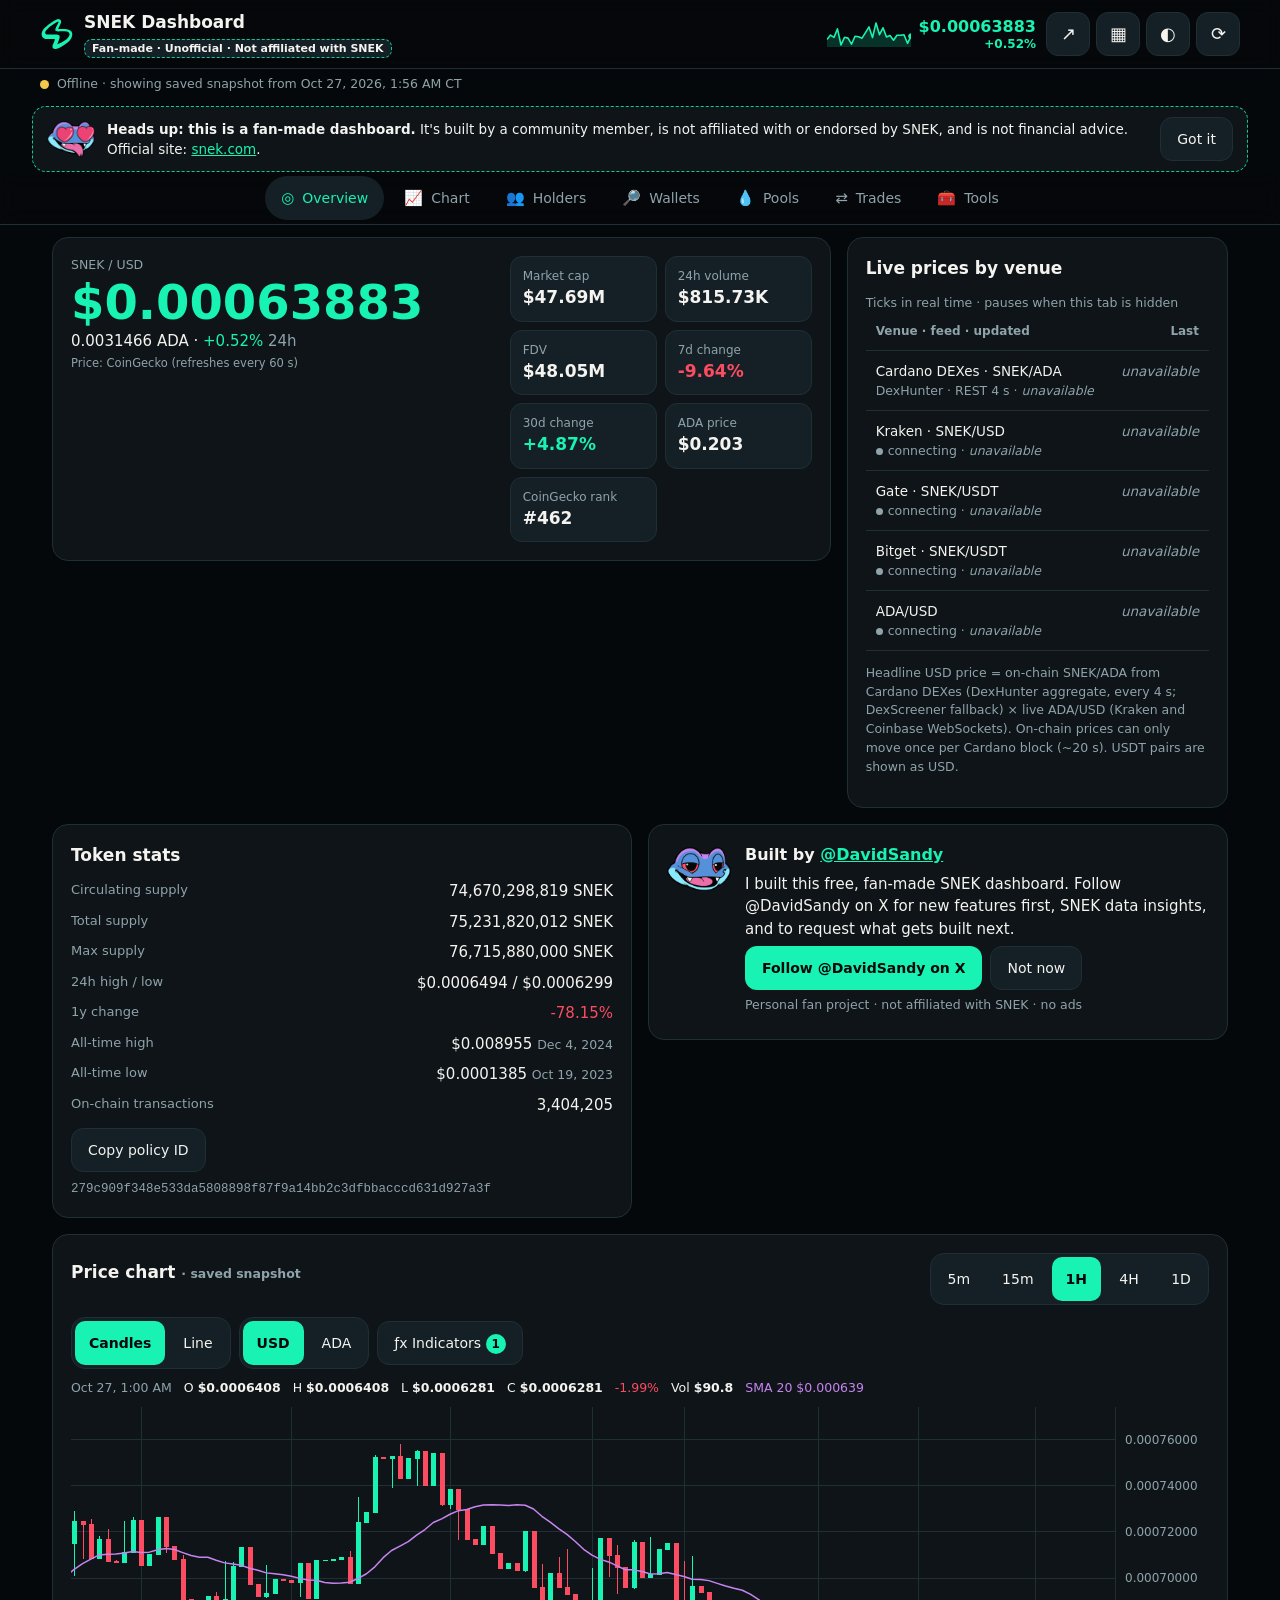
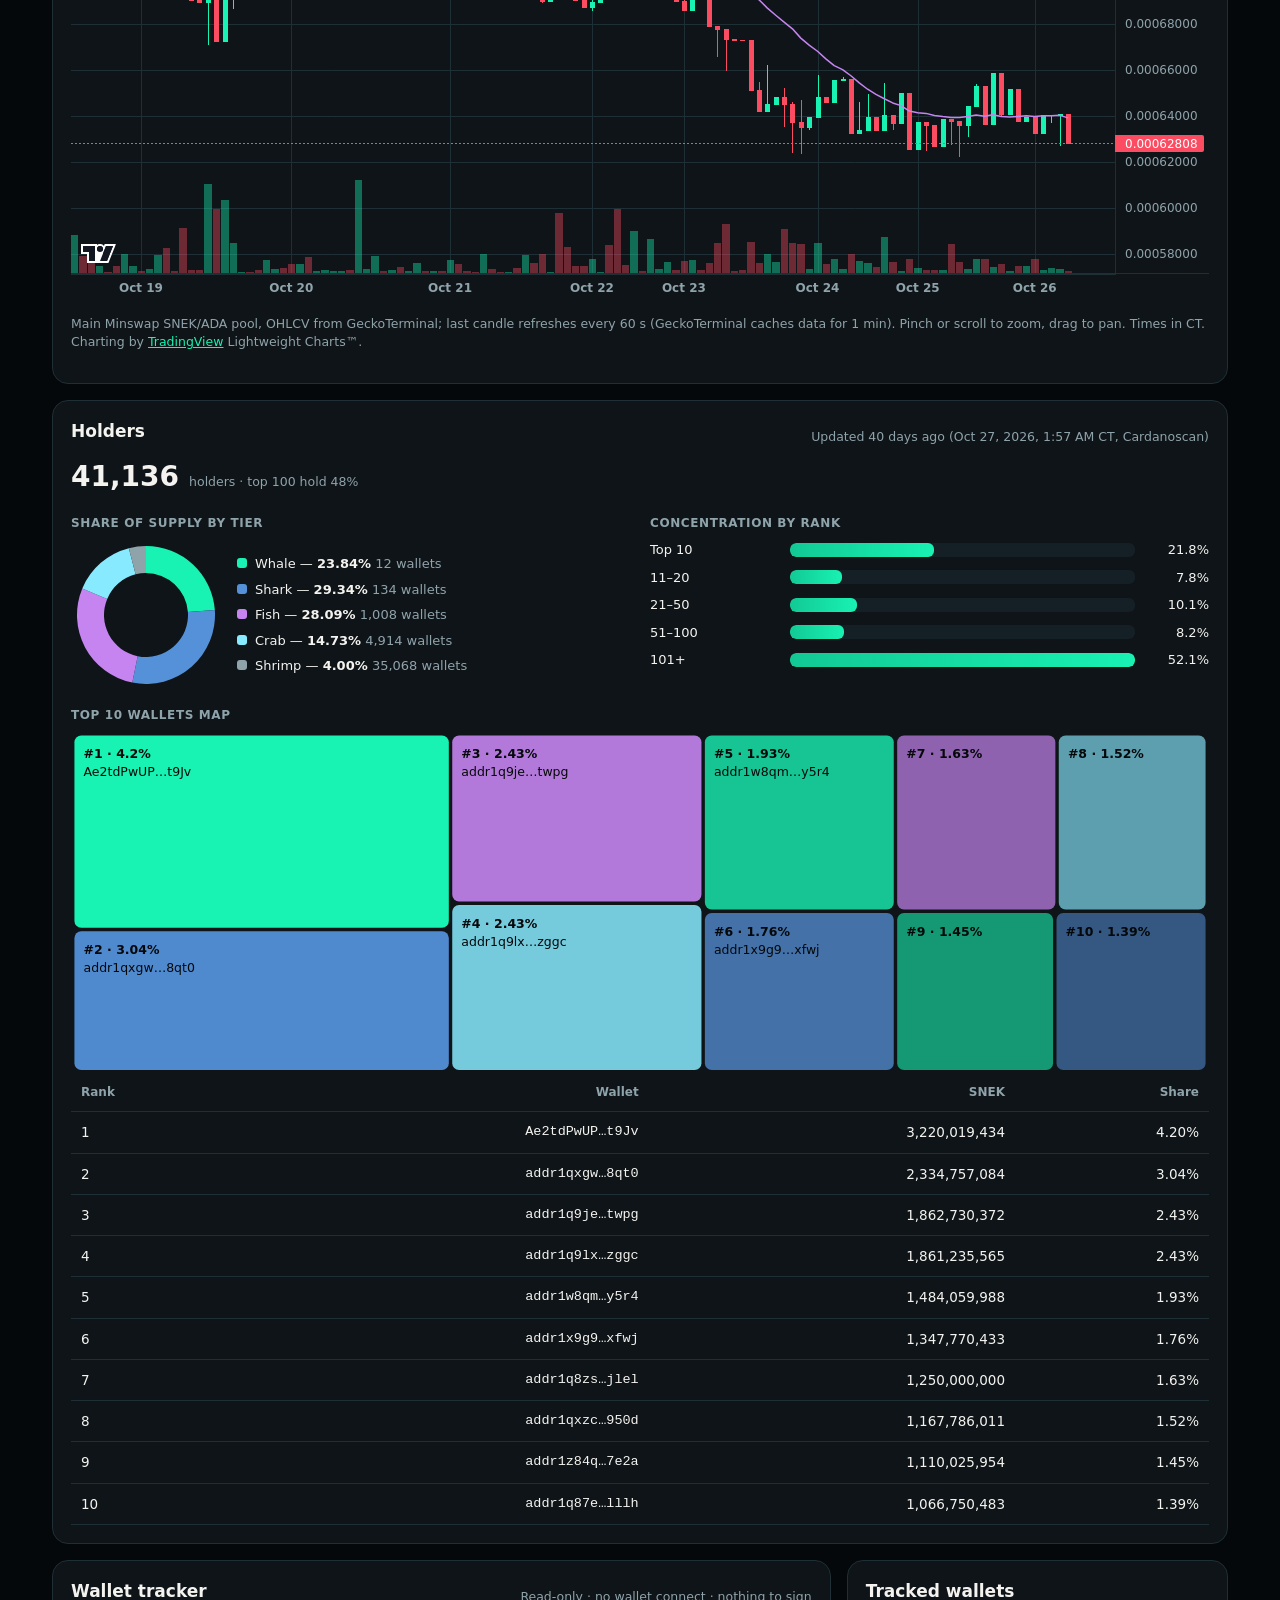
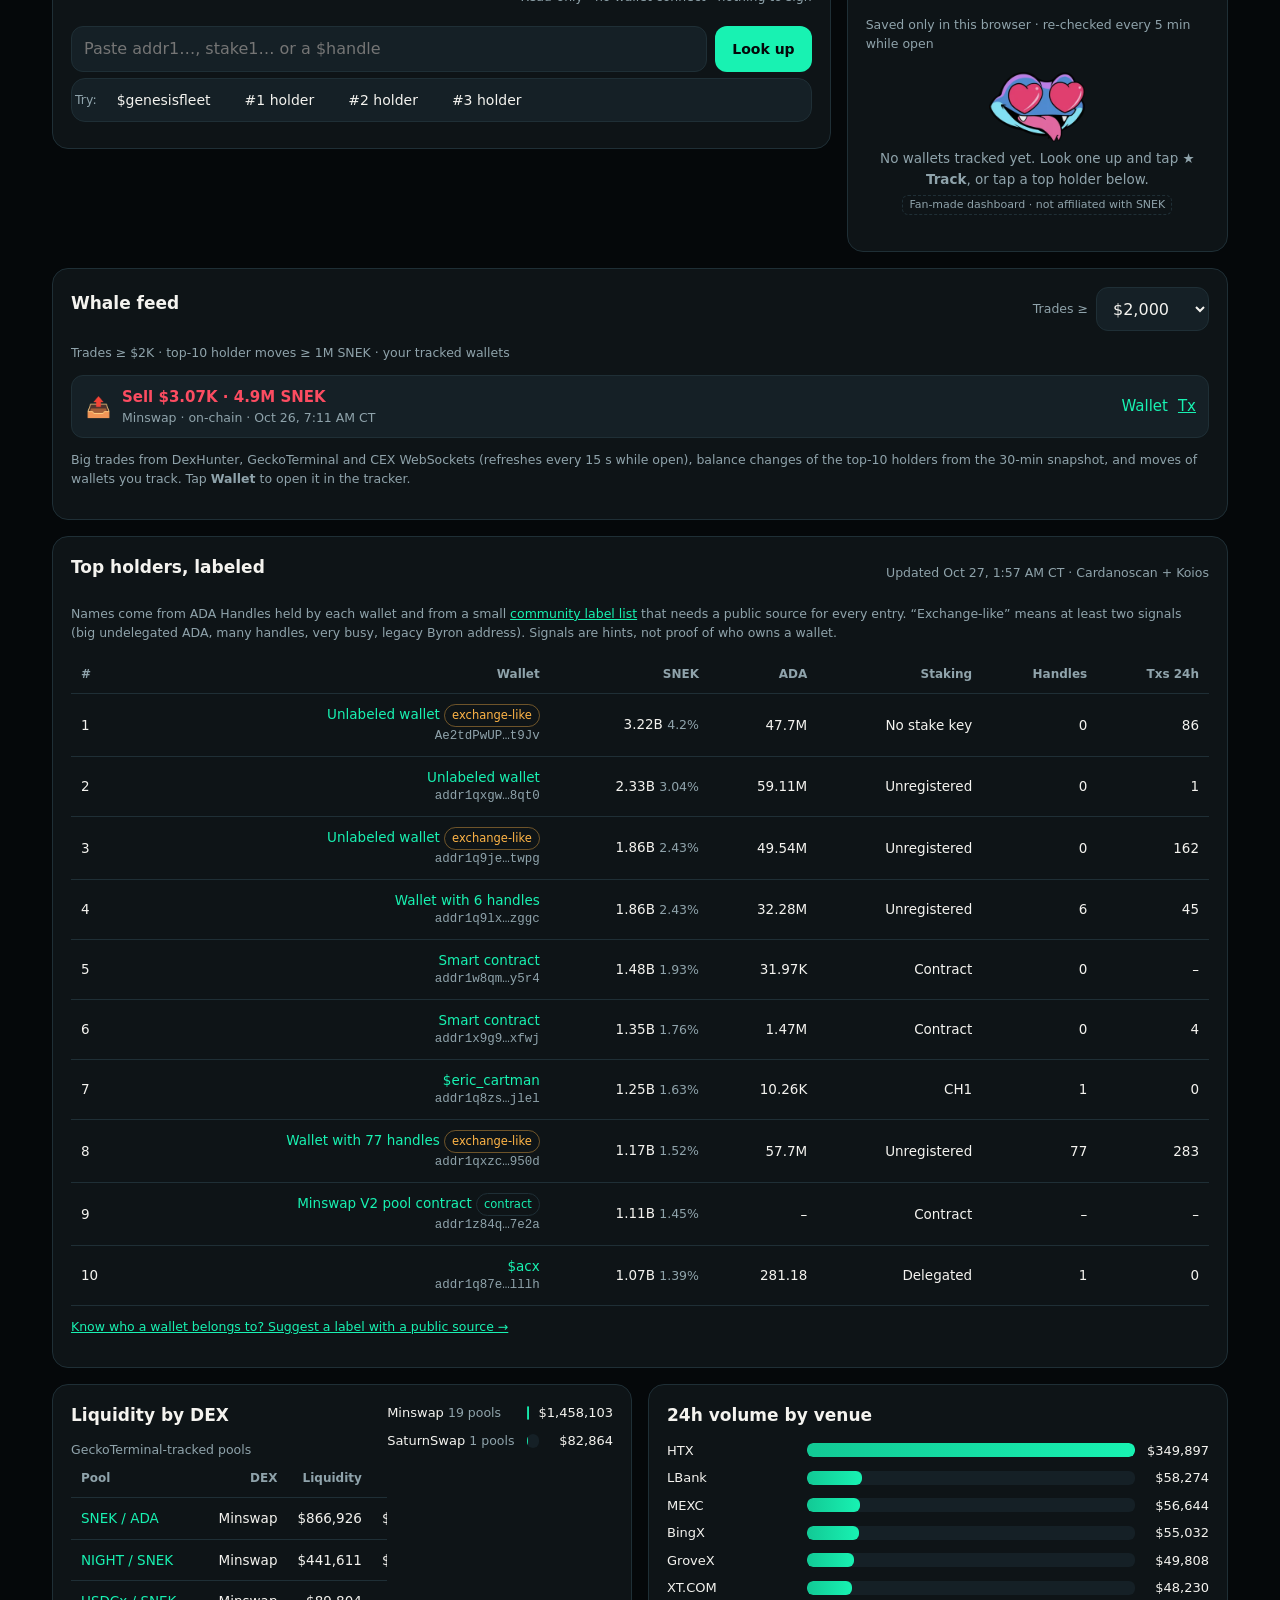
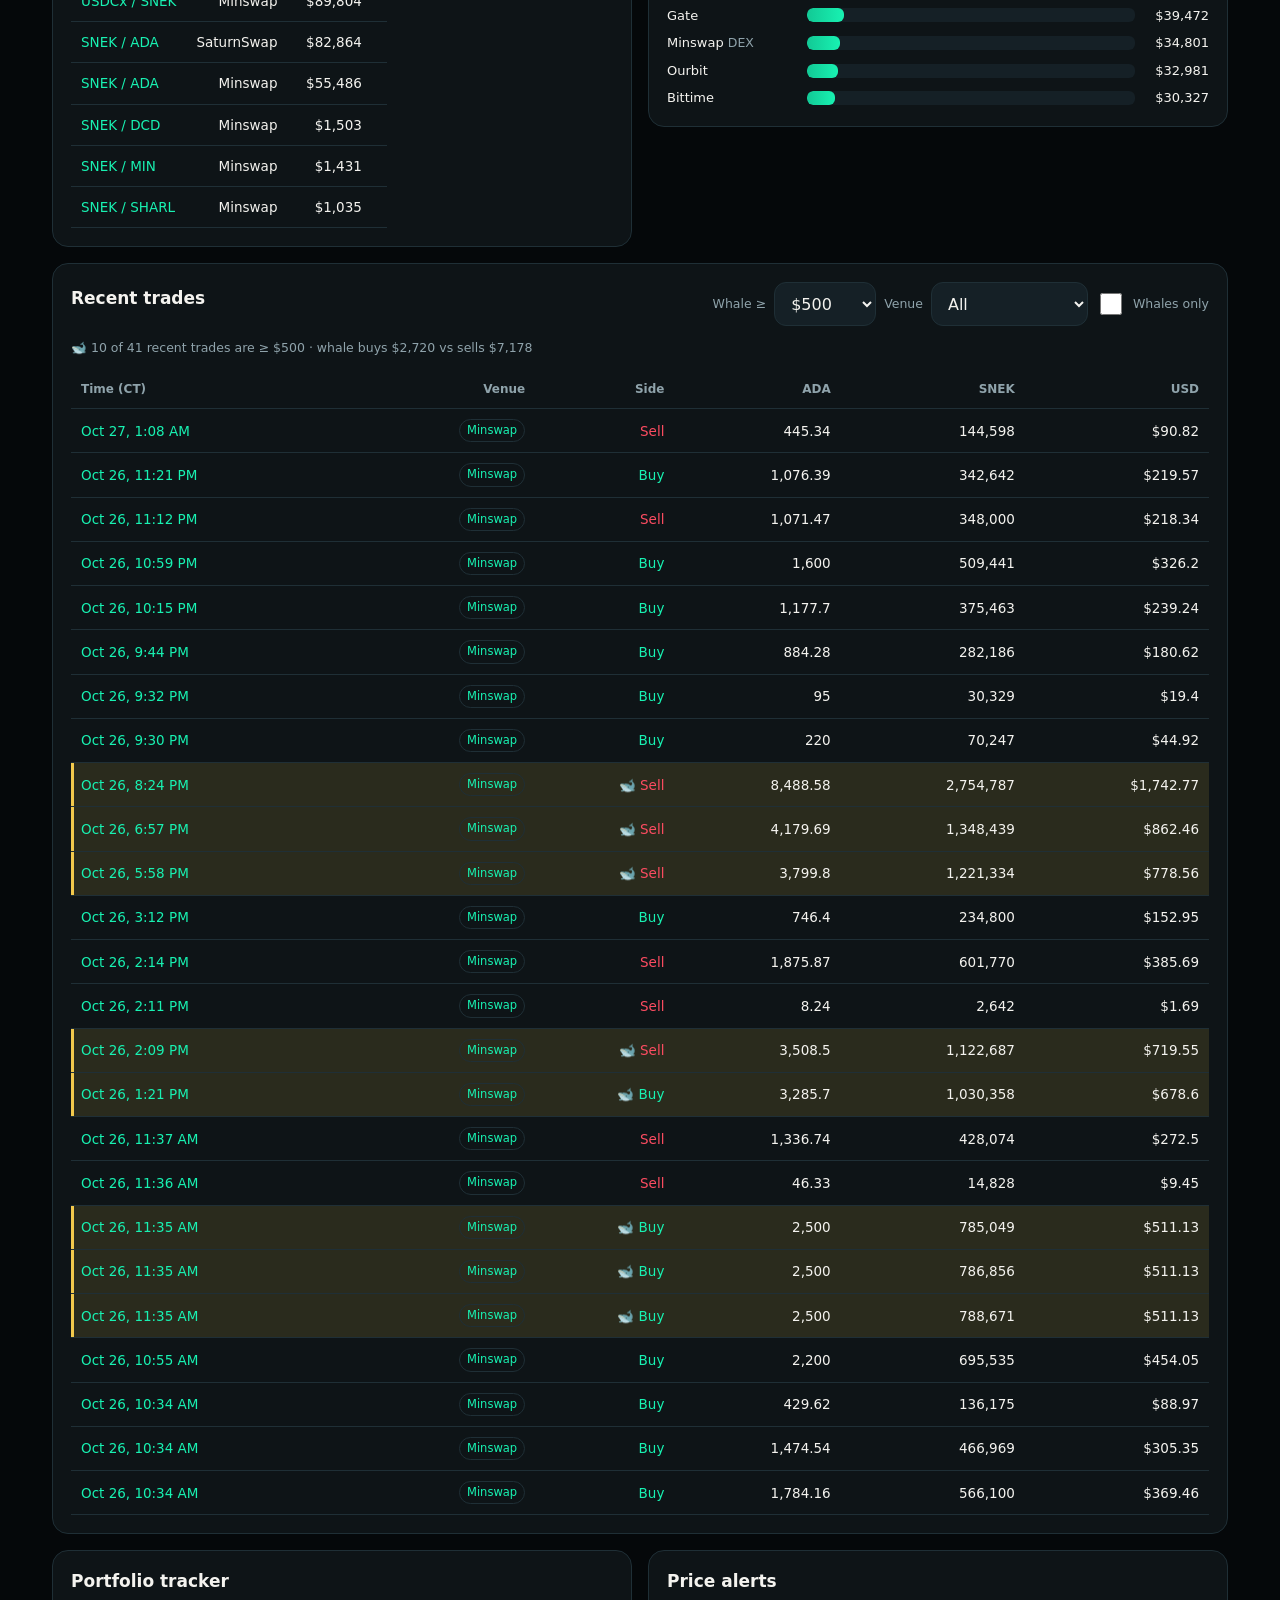
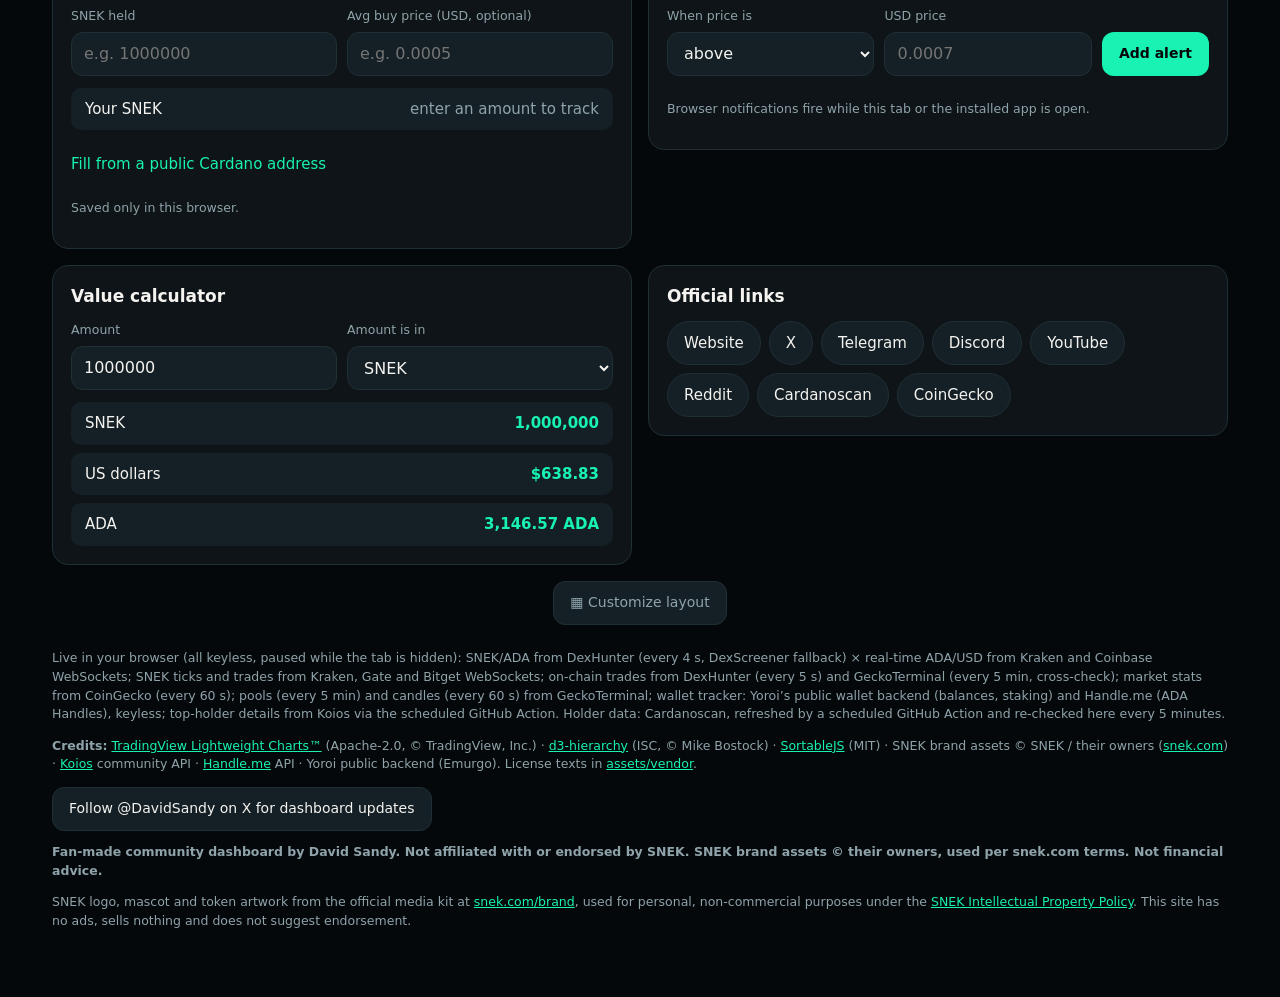
==== index.html @ 4289902c "Chart indicators: configurable SMA/EMA, Bollinger Bands, VWAP, volume MA, plus RSI, MACD, Stochastic" ====
<!doctype html>
<html lang="en" data-theme="dark">
<head>
<meta charset="utf-8">
<meta name="viewport" content="width=device-width, initial-scale=1, viewport-fit=cover">
<title>SNEK Dashboard (Fan-made) — live, unofficial Cardano memecoin analytics</title>
<meta name="description" content="Fan-made, unofficial SNEK dashboard: live price, TradingView-style chart, liquidity, holders, whale trades, portfolio tracker and price alerts. Not affiliated with SNEK.">
<meta name="theme-color" content="#05080a">
<link rel="manifest" href="manifest.webmanifest">
<link rel="icon" type="image/png" sizes="64x64" href="assets/brand/favicon-64.png">
<link rel="apple-touch-icon" href="assets/icons/apple-touch-icon.png">
<link rel="stylesheet" href="assets/style.css">
<script>try{var t=localStorage.getItem("snek-theme");if(t)document.documentElement.dataset.theme=t;}catch(e){}</script>
</head>
<body>
<a class="skip" href="#overview">Skip to content</a>
<div id="splash" class="splash" aria-hidden="true">
  <img src="assets/brand/snek-face-happy.webp" alt="" width="180" height="120">
  <div class="splash-title">SNEK Dashboard</div>
  <div class="fanbadge big">Fan-made · Unofficial · Not affiliated with SNEK</div>
  <div class="splash-bar"><i></i></div>
</div>
<header class="top">
  <div class="brand"><img src="assets/brand/snek-logomark.svg" alt="SNEK logomark" class="logo" width="34" height="32"><div><h1>SNEK Dashboard</h1><span class="fanbadge" title="This is an unofficial, community-made dashboard. It is not affiliated with or endorsed by SNEK.">Fan-made · Unofficial · Not affiliated with SNEK</span></div></div>
  <div class="ticker" aria-live="polite"><span id="tSpark" class="spark"></span><div class="tcol"><span id="tPrice" class="skel w80">&nbsp;</span><span id="tChg" class="chg"></span></div></div>
  <div class="actions">
    <button id="shareBtn" class="icon-btn" aria-label="Share" title="Share">↗</button>
    <button id="layoutBtn" class="icon-btn" aria-label="Customize layout" title="Customize layout">▦</button>
    <button id="themeBtn" class="icon-btn" aria-label="Toggle light or dark theme" title="Theme">◐</button>
    <button id="refreshBtn" class="icon-btn" aria-label="Refresh now" title="Refresh">⟳</button>
  </div>
</header>
<div class="statusbar"><span id="statusDot" class="dot"></span><span id="statusText">Loading…</span></div>
<div id="fanNotice" class="notice" role="note" hidden>
  <img src="assets/brand/snek-face-love.webp" alt="" width="48" height="35">
  <p><b>Heads up: this is a fan-made dashboard.</b> It's built by a community member, is not affiliated with or endorsed by SNEK, and is not financial advice. Official site: <a href="https://www.snek.com/" target="_blank" rel="noopener">snek.com</a>.</p>
  <button id="fanNoticeClose" class="btn">Got it</button>
</div>

<nav class="tabs" aria-label="Sections">
  <a href="#overview" data-tab="overview"><span>◎</span>Overview</a>
  <a href="#chart" data-tab="chart"><span>📈</span>Chart</a>
  <a href="#holders" data-tab="holders"><span>👥</span>Holders</a>
  <a href="#wallets" data-tab="wallets"><span>🔎</span>Wallets</a>
  <a href="#pools" data-tab="pools"><span>💧</span>Pools</a>
  <a href="#trades" data-tab="trades"><span>⇄</span>Trades</a>
  <a href="#tools" data-tab="tools"><span>🧰</span>Tools</a>
</nav>

<main id="wgrid" class="wgrid">
    <div class="card w hero" id="overview" data-w="price" data-tab="overview" data-title="Price & key stats" data-size="8">
      <div>
        <div class="muted small">SNEK / USD</div>
        <div class="price" id="price"><span class="skel w160">&nbsp;</span></div>
        <div class="sub"><span id="priceAda" class="skel w80">&nbsp;</span> · <span id="ch24"></span> <span class="muted">24h</span></div>
        <div class="muted small pricesrc" id="priceSrc"></div>
      </div>
      <div class="kpis" id="kpis"><div class="kpi skel h56"></div><div class="kpi skel h56"></div><div class="kpi skel h56"></div><div class="kpi skel h56"></div></div>
    </div>
    <div class="card w" data-w="venues" data-tab="overview" data-title="Live prices by venue" data-size="4">
      <div class="row between wrap"><h2>Live prices by venue</h2><span class="muted small">Ticks in real time · pauses when this tab is hidden</span></div>
      <div class="table-wrap"><table id="liveVenues"><tr><td><div class="skel h56"></div></td></tr></table></div>
      <p class="muted small">Headline USD price = on-chain SNEK/ADA from Cardano DEXes (DexHunter aggregate, every 4 s; DexScreener fallback) × live ADA/USD (Kraken and Coinbase WebSockets). On-chain prices can only move once per Cardano block (~20 s). USDT pairs are shown as USD.</p>
    </div>
    <div class="card w" data-w="stats" data-tab="overview" data-title="Token stats" data-size="6">
      <h2>Token stats</h2>
      <dl class="props" id="stats"><dt class="skel w120">&nbsp;</dt><dd class="skel w120">&nbsp;</dd></dl>
      <div class="row wrap gap mt">
        <button id="copyPolicy" class="btn">Copy policy ID</button>
        <span class="mono small muted">279c909f348e533da5808898f87f9a14bb2c3dfbbacccd631d927a3f</span>
      </div>
    </div>
    <div class="card w follow" id="followCard" hidden data-w="follow" data-tab="overview" data-title="Built by @DavidSandy" data-size="6">
      <img src="assets/brand/snek-face-happy.webp" alt="" width="64" height="44" loading="lazy">
      <div class="grow">
        <div class="ftitle">Built by <a href="https://x.com/DavidSandy" target="_blank" rel="noopener">@DavidSandy</a></div>
        <p>I built this free, fan-made SNEK dashboard. Follow @DavidSandy on X for new features first, SNEK data insights, and to request what gets built next.</p>
        <div class="row gap wrap"><a class="btn primary" href="https://x.com/intent/follow?screen_name=DavidSandy" target="_blank" rel="noopener">Follow @DavidSandy on X</a><button class="btn" id="followClose" type="button">Not now</button></div>
        <p class="muted small">Personal fan project · not affiliated with SNEK · no ads</p>
      </div>
    </div>

    <div class="card w" id="chart" data-w="chart" data-tab="chart" data-title="Price chart" data-size="12">
      <div class="row between wrap gap">
        <h2>Price chart <span class="muted small" id="chartSrc"></span></h2>
        <div class="chips" id="ivChips" role="group" aria-label="Interval"></div>
      </div>
      <div class="row wrap gap mt">
        <div class="seg" id="typeSeg" role="group" aria-label="Chart type"><button data-v="candle">Candles</button><button data-v="line">Line</button></div>
        <div class="seg" id="curSeg" role="group" aria-label="Currency"><button data-v="usd">USD</button><button data-v="ada">ADA</button></div>
        <button class="btn ind-btn" id="indBtn" type="button" aria-haspopup="dialog">ƒx Indicators</button>
      </div>
      <div class="legend-ohlc" id="ohlc">&nbsp;</div>
      <div id="tvchart" class="tvchart"><div class="skel fill"></div></div>
      <p class="muted small">Main Minswap SNEK/ADA pool, OHLCV from GeckoTerminal; last candle refreshes every 60 s (GeckoTerminal caches data for 1 min). Pinch or scroll to zoom, drag to pan. Times in CT. Charting by <a href="https://www.tradingview.com/" target="_blank" rel="noopener">TradingView</a> Lightweight Charts™.</p>
    </div>

    <div class="card w" id="holders" data-w="holders" data-tab="holders" data-title="Holders" data-size="12">
      <div class="row between wrap"><h2>Holders</h2><span class="muted small" id="holderNote"></span></div>
      <div class="hcount"><span id="holderCount" class="skel w120">&nbsp;</span><span class="muted small" id="holderSub"></span></div>
      <div class="grid2 inner">
        <div><h3>Share of supply by tier</h3><div id="tierChart"><div class="skel h120"></div></div></div>
        <div><h3>Concentration by rank</h3><div id="rankChart"><div class="skel h120"></div></div></div>
      </div>
      <h3>Top 10 wallets map</h3>
      <div id="treemap" class="treemap"><div class="skel h160"></div></div>
      <div class="table-wrap"><table id="holdersTable"></table></div>
    </div>

    <div class="card w" id="wallets" data-w="wsearch" data-tab="wallets" data-title="Wallet tracker" data-size="8">
      <div class="row between wrap"><h2>Wallet tracker</h2><span class="muted small">Read-only · no wallet connect · nothing to sign</span></div>
      <form id="wSearch" class="wsearch" autocomplete="off">
        <input id="wInput" class="grow" placeholder="Paste addr1…, stake1… or a $handle" spellcheck="false" autocapitalize="off" enterkeyhint="search" aria-label="Wallet address, stake key or ADA Handle">
        <button class="btn primary" type="submit">Look up</button>
      </form>
      <div class="chips wchips" id="wExamples"></div>
      <div id="wProfile" class="wprofile" aria-live="polite"></div>
    </div>
    <div class="card w" data-w="watch" data-tab="wallets" data-title="Tracked wallets" data-size="4">
      <div class="row between wrap"><h2>Tracked wallets <span class="muted small" id="wCount"></span></h2><span class="muted small" id="wWatchNote">Saved only in this browser · re-checked every 5 min while open</span></div>
      <div id="wWatch"></div>
    </div>
    <div class="card w" data-w="wfeed" data-tab="wallets" data-title="Whale feed" data-size="12">
      <div class="row between wrap gap"><h2>Whale feed</h2><label class="inline">Trades ≥ <select id="wFeedMin"><option value="500">$500</option><option value="1000">$1,000</option><option value="2000">$2,000</option><option value="5000">$5,000</option><option value="10000">$10,000</option></select></label></div>
      <p class="muted small" id="wFeedNote"></p>
      <div id="wFeed"><div class="skel h120"></div></div>
      <p class="muted small">Big trades from DexHunter, GeckoTerminal and CEX WebSockets (refreshes every 15 s while open), balance changes of the top-10 holders from the 30-min snapshot, and moves of wallets you track. Tap <b>Wallet</b> to open it in the tracker.</p>
    </div>
    <div class="card w" data-w="wtop" data-tab="wallets" data-title="Top holders, labeled" data-size="12">
      <div class="row between wrap"><h2>Top holders, labeled</h2><span class="muted small" id="wTopNote"></span></div>
      <p class="muted small">Names come from ADA Handles held by each wallet and from a small <a href="https://github.com/davidsandyofficial/snek-dashboard/blob/main/assets/labels.json" target="_blank" rel="noopener">community label list</a> that needs a public source for every entry. “Exchange-like” means at least two signals (big undelegated ADA, many handles, very busy, legacy Byron address). Signals are hints, not proof of who owns a wallet.</p>
      <div class="table-wrap"><table id="wTop"><tr><td><div class="skel h120"></div></td></tr></table></div>
      <p class="small mt"><a id="wSuggest" href="https://github.com/davidsandyofficial/snek-dashboard/issues/new?title=Wallet%20label%3A%20&amp;body=Address%20or%20stake%20key%3A%0APublic%20source%20(link)%3A%0ASuggested%20label%3A" target="_blank" rel="noopener">Know who a wallet belongs to? Suggest a label with a public source →</a></p>
    </div>

    <div class="card w" id="pools" data-w="liquidity" data-tab="pools" data-title="Liquidity by DEX" data-size="6">
      <div class="row between wrap"><h2>Liquidity by DEX</h2><span class="muted small">GeckoTerminal-tracked pools</span></div>
      <div id="dexChart"><div class="skel h56"></div></div>
      <div class="table-wrap"><table id="poolsTable"></table></div>
    </div>
    <div class="card w" data-w="volume" data-tab="pools" data-title="24h volume by venue" data-size="6">
      <h2>24h volume by venue</h2>
      <div id="venueChart"><div class="skel h120"></div></div>
    </div>

    <div class="card w" id="trades" data-w="trades" data-tab="trades" data-title="Recent trades" data-size="12">
      <div class="row between wrap gap"><h2>Recent trades</h2>
        <div class="row wrap gap">
          <label class="inline">Whale ≥ <select id="whaleMin"><option value="250">$250</option><option value="500" selected>$500</option><option value="1000">$1,000</option><option value="5000">$5,000</option></select></label>
          <label class="inline">Venue <select id="tradeVenue"><option value="all" selected>All</option><option value="dex">On-chain DEX</option><option value="cex">CEX</option></select></label>
          <label class="inline switch"><input type="checkbox" id="whaleOnly"> Whales only</label>
        </div>
      </div>
      <p class="muted small" id="whaleSummary"></p>
      <div class="table-wrap"><table id="tradesTable"><tr><td><div class="skel h120"></div></td></tr></table></div>
    </div>

    <div class="card w" id="tools" data-w="portfolio" data-tab="tools" data-title="Portfolio tracker" data-size="6">
        <h2>Portfolio tracker</h2>
        <div class="form2">
          <label>SNEK held<input id="pfAmt" type="number" inputmode="decimal" min="0" placeholder="e.g. 1000000"></label>
          <label>Avg buy price (USD, optional)<input id="pfCost" type="number" inputmode="decimal" min="0" step="any" placeholder="e.g. 0.0005"></label>
        </div>
        <div class="out" id="pfOut"></div>
        <details class="mt"><summary>Fill from a public Cardano address</summary>
          <p class="muted small">Paste an <span class="mono">addr1…</span> address to read its SNEK balance (Yoroi’s public wallet backend). Read-only: no wallet connection, nothing to sign.</p>
          <div class="row gap wrap"><input id="lookupAddr" class="grow" placeholder="addr1… or stake1…" autocomplete="off" spellcheck="false"><button id="lookupBtn" class="btn primary">Look up</button></div>
          <p class="small" id="lookupOut"></p>
        </details>
        <p class="muted small">Saved only in this browser.</p>
      </div>
    <div class="card w" data-w="alerts" data-tab="tools" data-title="Price alerts" data-size="6">
        <h2>Price alerts</h2>
        <div class="form3">
          <label>When price is<select id="alDir"><option value="above">above</option><option value="below">below</option></select></label>
          <label>USD price<input id="alPrice" type="number" inputmode="decimal" step="any" min="0" placeholder="0.0007"></label>
          <button id="alAdd" class="btn primary">Add alert</button>
        </div>
        <ul class="alerts" id="alList"></ul>
        <p class="muted small" id="alNote">Browser notifications fire while this tab or the installed app is open.</p>
      </div>
    <div class="card w" data-w="calc" data-tab="tools" data-title="Value calculator" data-size="6">
        <h2>Value calculator</h2>
        <div class="form2">
          <label>Amount<input id="calcAmt" type="number" inputmode="decimal" min="0" value="1000000"></label>
          <label>Amount is in<select id="calcUnit"><option value="snek">SNEK</option><option value="usd">USD</option><option value="ada">ADA</option></select></label>
        </div>
        <div class="out" id="calcOut"></div>
      </div>
    <div class="card w" data-w="links" data-tab="tools" data-title="Official links" data-size="6">
        <h2>Official links</h2>
        <div class="links">
          <a href="https://www.snek.com/" target="_blank" rel="noopener">Website</a>
          <a href="https://x.com/snek" target="_blank" rel="noopener">X</a>
          <a href="https://t.me/snekcoinada" target="_blank" rel="noopener">Telegram</a>
          <a href="https://discord.gg/snekcoin" target="_blank" rel="noopener">Discord</a>
          <a href="https://www.youtube.com/@snek" target="_blank" rel="noopener">YouTube</a>
          <a href="https://www.reddit.com/r/snekcoinada" target="_blank" rel="noopener">Reddit</a>
          <a href="https://cardanoscan.io/token/279c909f348e533da5808898f87f9a14bb2c3dfbbacccd631d927a3f534e454b" target="_blank" rel="noopener">Cardanoscan</a>
          <a href="https://www.coingecko.com/en/coins/snek" target="_blank" rel="noopener">CoinGecko</a>
        </div>
        <button id="installBtn" class="btn primary mt" hidden>Install app</button>
      </div>
</main>
<div class="layoutbar"><button id="layoutBtn2" class="btn" type="button">▦ Customize layout</button></div>

<footer class="muted small">
  <p>Live in your browser (all keyless, paused while the tab is hidden): SNEK/ADA from DexHunter (every 4 s, DexScreener fallback) × real-time ADA/USD from Kraken and Coinbase WebSockets; SNEK ticks and trades from Kraken, Gate and Bitget WebSockets; on-chain trades from DexHunter (every 5 s) and GeckoTerminal (every 5 min, cross-check); market stats from CoinGecko (every 60 s); pools (every 5 min) and candles (every 60 s) from GeckoTerminal; wallet tracker: Yoroi’s public wallet backend (balances, staking) and Handle.me (ADA Handles), keyless; top-holder details from Koios via the scheduled GitHub Action. Holder data: Cardanoscan, refreshed by a scheduled GitHub Action and re-checked here every 5 minutes.</p>
  <p><b>Credits:</b> <a href="https://github.com/tradingview/lightweight-charts" target="_blank" rel="noopener">TradingView Lightweight Charts™</a> (Apache-2.0, © TradingView, Inc.) · <a href="https://github.com/d3/d3-hierarchy" target="_blank" rel="noopener">d3-hierarchy</a> (ISC, © Mike Bostock) · <a href="https://github.com/SortableJS/Sortable" target="_blank" rel="noopener">SortableJS</a> (MIT) · SNEK brand assets © SNEK / their owners (<a href="https://www.snek.com/brand" target="_blank" rel="noopener">snek.com</a>) · <a href="https://www.koios.rest/" target="_blank" rel="noopener">Koios</a> community API · <a href="https://handle.me/" target="_blank" rel="noopener">Handle.me</a> API · Yoroi public backend (Emurgo). License texts in <a href="assets/vendor/">assets/vendor</a>.</p>
  <p><a class="btn xfollow" href="https://x.com/intent/follow?screen_name=DavidSandy" target="_blank" rel="noopener">Follow @DavidSandy on X for dashboard updates</a></p>
  <p><b>Fan-made community dashboard by David Sandy. Not affiliated with or endorsed by SNEK. SNEK brand assets © their owners, used per snek.com terms. Not financial advice.</b></p>
  <p>SNEK logo, mascot and token artwork from the official media kit at <a href="https://www.snek.com/brand" target="_blank" rel="noopener">snek.com/brand</a>, used for personal, non-commercial purposes under the <a href="https://www.snek.com/intellectual-property-policy" target="_blank" rel="noopener">SNEK Intellectual Property Policy</a>. This site has no ads, sells nothing and does not suggest endorsement.</p>
</footer>
<div id="toast" class="toast" role="status" aria-live="polite"></div>

<script src="assets/vendor/lightweight-charts.standalone.production.js"></script>
<script src="assets/vendor/d3-hierarchy.min.js"></script>
<script src="assets/snapshot.js"></script>
<script src="assets/fx.js"></script>
<script src="assets/live.js"></script>
<script src="assets/history.js"></script>
<script src="assets/wallets.js"></script>
<script src="assets/vendor/Sortable.min.js"></script>
<script src="assets/layout.js"></script>
<script src="assets/indicators.js"></script>
<script src="assets/app.js"></script>
</body>
</html>
---- assets/style.css ----
:root,[data-theme="dark"]{--bg:#05080a;--card:#0e1417;--card2:#152026;--line:#1f2f36;--text:#f4f3ef;--muted:#8fa3ab;--snek:#18f2b2;--snek2:#12c995;--red:#fc4c61;--yellow:#f2c94c;--cyan:#88eaff;--blue:#5491d9;--purple:#c684f0;--onSnek:#05080a;--skel1:#152026;--skel2:#1f2f36;--glow:#18f2b222;--hdr:#05080acc}
[data-theme="light"]{--bg:#f4f3ef;--card:#ffffff;--card2:#eef3f2;--line:#d9e2e0;--text:#151515;--muted:#5a6a70;--snek:#08805e;--snek2:#0fae80;--red:#d92c43;--yellow:#a86a00;--cyan:#1f8fb3;--blue:#3d6fb8;--purple:#8a45c0;--onSnek:#ffffff;--skel1:#e9efee;--skel2:#d9e2e0;--glow:#18f2b233;--hdr:#f4f3efe6}
*{box-sizing:border-box}
html{scroll-behavior:smooth;scroll-padding-top:120px}
body{margin:0;background:radial-gradient(1200px 600px at 10% -10%,var(--glow),transparent),var(--bg);color:var(--text);font:15px/1.5 Inter,system-ui,-apple-system,Segoe UI,Roboto,sans-serif;padding-bottom:calc(76px + env(safe-area-inset-bottom))}
a{color:var(--snek)}
.skip{position:absolute;left:-999px}.skip:focus{left:8px;top:8px;z-index:99;background:var(--card);padding:8px}
.top{display:flex;justify-content:space-between;align-items:center;gap:10px;padding:10px clamp(12px,4vw,40px);position:sticky;top:0;background:var(--hdr);backdrop-filter:blur(10px);-webkit-backdrop-filter:blur(10px);z-index:20;border-bottom:1px solid var(--line)}
.brand{display:flex;gap:10px;align-items:center;min-width:0}.logo{width:34px;height:32px;flex:none}
.fanbadge{display:inline-block;margin-top:2px;font-size:11px;line-height:1.25;font-weight:600;color:var(--text);background:var(--card2);border:1px dashed var(--snek2);border-radius:8px;padding:2px 7px}
.fanbadge.big{font-size:13px;padding:5px 10px;margin-top:10px}
h1{margin:0;font-size:17px;white-space:nowrap}h2{margin:0 0 12px;font-size:17px}h3{margin:16px 0 8px;font-size:12px;color:var(--muted);font-weight:600;text-transform:uppercase;letter-spacing:.6px}
.top p{margin:0}
.ticker{display:flex;flex-direction:column;align-items:flex-end;font-variant-numeric:tabular-nums;font-weight:700;line-height:1.2;margin-left:auto}
#tPrice{color:var(--snek);font-size:16px}#tChg{font-size:12px}
.actions{display:flex;gap:6px}
.icon-btn{min-width:44px;min-height:44px;border-radius:12px;border:1px solid var(--line);background:var(--card2);color:var(--text);font-size:18px;cursor:pointer}
.icon-btn:hover{border-color:var(--snek2)}
.statusbar{display:flex;align-items:center;gap:8px;font-size:12.5px;color:var(--muted);padding:6px clamp(12px,4vw,40px)}
.dot{width:9px;height:9px;border-radius:50%;background:var(--yellow);flex:none}.dot.live{background:var(--snek);box-shadow:0 0 8px var(--snek)}
.tabs{position:fixed;bottom:0;left:0;right:0;z-index:30;display:grid;grid-template-columns:repeat(6,1fr);background:var(--hdr);backdrop-filter:blur(12px);-webkit-backdrop-filter:blur(12px);border-top:1px solid var(--line);padding-bottom:env(safe-area-inset-bottom)}
.tabs a{display:flex;flex-direction:column;align-items:center;justify-content:center;min-height:56px;font-size:11px;color:var(--muted);text-decoration:none;gap:2px}
.tabs a span{font-size:18px;line-height:1}.tabs a.on{color:var(--snek)}
@media(min-width:900px){
  body{padding-bottom:0}
  .tabs{position:sticky;top:65px;bottom:auto;display:flex;justify-content:center;gap:4px;border-top:0;border-bottom:1px solid var(--line);padding:4px}
  .tabs a{flex-direction:row;min-height:44px;padding:0 16px;font-size:14px;border-radius:999px;gap:8px}.tabs a span{font-size:15px}.tabs a.on{background:var(--card2)}
}
@media(max-width:520px){.hide-sm{display:none}h1{font-size:15px}.actions .icon-btn{min-width:44px}#shareBtn{display:none}}
main{max-width:1240px;margin:0 auto;padding:12px clamp(10px,3vw,32px);display:flex;flex-direction:column;gap:16px}
.sect{display:flex;flex-direction:column;gap:16px}
@media(min-width:900px){#overview,#pools{display:grid;grid-template-columns:1.4fr 1fr}}
.card{background:var(--card);border:1px solid var(--line);border-radius:16px;padding:18px;min-width:0}
.grid2{display:grid;grid-template-columns:repeat(auto-fit,minmax(300px,1fr));gap:16px}.grid2.inner{gap:20px}
.muted{color:var(--muted)}.small{font-size:12.5px}.mono{font-family:ui-monospace,Menlo,monospace;word-break:break-all}.mt{margin-top:12px}
.row{display:flex;align-items:center}.between{justify-content:space-between}.wrap{flex-wrap:wrap}.gap{gap:8px}.grow{flex:1;min-width:180px}
.btn,.seg button,.chips button{min-height:44px;background:var(--card2);color:var(--text);border:1px solid var(--line);border-radius:12px;padding:0 16px;cursor:pointer;font:inherit;font-size:14px}
.btn:hover{border-color:var(--snek2)}.btn.primary{background:var(--snek);color:var(--onSnek);border-color:transparent;font-weight:700}
.seg,.chips{display:flex;flex-wrap:wrap;gap:4px;background:var(--card2);border:1px solid var(--line);border-radius:14px;padding:3px}
.seg button,.chips button{border:0;background:transparent;border-radius:10px;padding:0 14px;min-width:48px}
.seg button.on,.chips button.on{background:var(--snek);color:var(--onSnek);font-weight:700}
.hero{display:grid;grid-template-columns:1fr;gap:16px}
.price{font-size:clamp(34px,8vw,48px);font-weight:800;color:var(--snek);font-variant-numeric:tabular-nums;line-height:1.15}
.sub{font-size:15px}.chg.up{color:var(--snek)}.chg.down{color:var(--red)}
.kpis{display:grid;grid-template-columns:repeat(auto-fit,minmax(130px,1fr));gap:8px}
.kpi{background:var(--card2);border:1px solid var(--line);border-radius:12px;padding:10px 12px}.kpi .l{font-size:12px;color:var(--muted)}.kpi .v{font-size:17px;font-weight:700;font-variant-numeric:tabular-nums}
.props{display:grid;grid-template-columns:auto 1fr;gap:8px 16px;margin:0}.props dt{color:var(--muted);font-size:13px}.props dd{margin:0;text-align:right;font-variant-numeric:tabular-nums}
.tvchart{width:100%;height:clamp(320px,55vh,520px);position:relative;touch-action:none}
.legend-ohlc{font-size:12.5px;font-variant-numeric:tabular-nums;min-height:22px;margin:10px 0 6px;display:flex;flex-wrap:wrap;gap:4px 12px}.legend-ohlc b{font-weight:600}
.hcount{display:flex;align-items:baseline;gap:10px;flex-wrap:wrap}#holderCount{font-size:28px;font-weight:800}
.bars{display:grid;gap:8px}.bar{display:grid;grid-template-columns:minmax(80px,130px) 1fr minmax(64px,auto);gap:10px;align-items:center;font-size:13px}
.bar .track{background:var(--card2);border-radius:6px;height:14px;overflow:hidden}.bar .fill{height:100%;border-radius:6px;background:linear-gradient(90deg,var(--snek2),var(--snek))}.bar .val{text-align:right;font-variant-numeric:tabular-nums}
.donut{display:flex;gap:16px;align-items:center;flex-wrap:wrap}.donut svg{width:150px;height:150px}.legend{display:grid;gap:6px;font-size:13px}.legend i{display:inline-block;width:10px;height:10px;border-radius:3px;margin-right:8px}
.treemap svg{width:100%;height:auto;display:block}.treemap text{font-size:11px;fill:var(--onSnek);pointer-events:none}
.table-wrap{overflow-x:auto;-webkit-overflow-scrolling:touch}table{width:100%;border-collapse:collapse;font-size:13.5px;font-variant-numeric:tabular-nums}
th,td{padding:10px;border-bottom:1px solid var(--line);text-align:right;white-space:nowrap}th:first-child,td:first-child{text-align:left}th{color:var(--muted);font-weight:600;font-size:12px}
td a{color:var(--snek);text-decoration:none}.buy{color:var(--snek)}.sell{color:var(--red)}
tr.whale td{background:color-mix(in srgb,var(--yellow) 12%,transparent)}tr.whale td:first-child{box-shadow:inset 3px 0 0 var(--yellow)}
label{display:flex;flex-direction:column;gap:6px;font-size:12.5px;color:var(--muted)}label.inline{flex-direction:row;align-items:center;gap:8px}
input,select{min-height:44px;background:var(--card2);border:1px solid var(--line);color:var(--text);border-radius:12px;padding:8px 12px;font:inherit;font-size:16px;width:100%}
label.inline select{width:auto}input[type=checkbox]{width:22px;min-height:22px;height:22px;accent-color:var(--snek)}
input:focus,select:focus,button:focus-visible,a:focus-visible{outline:2px solid var(--snek2);outline-offset:1px}
.form2{display:grid;grid-template-columns:1fr 1fr;gap:10px}.form3{display:grid;grid-template-columns:1fr 1fr auto;gap:10px;align-items:end}
@media(max-width:520px){.form2,.form3{grid-template-columns:1fr}}
.out{margin-top:12px;display:grid;gap:8px}.out div{display:flex;justify-content:space-between;gap:10px;background:var(--card2);border-radius:10px;padding:10px 14px;font-variant-numeric:tabular-nums}.out b{color:var(--snek)}.out b.down{color:var(--red)}
details summary{cursor:pointer;min-height:44px;display:flex;align-items:center;color:var(--snek)}
.alerts{list-style:none;padding:0;margin:12px 0 0;display:grid;gap:8px}.alerts li{display:flex;justify-content:space-between;align-items:center;background:var(--card2);border-radius:10px;padding:4px 4px 4px 14px}
.links{display:flex;flex-wrap:wrap;gap:8px}.links a{display:inline-flex;align-items:center;min-height:44px;color:var(--text);text-decoration:none;background:var(--card2);border:1px solid var(--line);padding:0 16px;border-radius:999px}.links a:hover{border-color:var(--snek);color:var(--snek)}
footer{max-width:1240px;margin:0 auto;padding:4px clamp(12px,3vw,32px) 28px}
.na{color:var(--muted);font-style:italic}
.skel{display:inline-block;border-radius:8px;background:linear-gradient(90deg,var(--skel1),var(--skel2),var(--skel1));background-size:200% 100%;animation:sh 1.2s infinite linear;color:transparent!important}
.skel.w80{width:80px}.skel.w120{width:120px}.skel.w160{width:160px}.skel.h56{height:56px;display:block}.skel.h120{height:120px;display:block}.skel.h160{height:160px;display:block}.skel.fill{position:absolute;inset:0;display:block}
@keyframes sh{to{background-position:-200% 0}}
@media(prefers-reduced-motion:reduce){.skel{animation:none}html{scroll-behavior:auto}}
.toast{position:fixed;left:50%;bottom:calc(84px + env(safe-area-inset-bottom));transform:translateX(-50%) translateY(20px);background:var(--card);border:1px solid var(--snek2);color:var(--text);padding:10px 16px;border-radius:12px;opacity:0;transition:.25s;z-index:50;pointer-events:none;max-width:90vw}
.toast.show{opacity:1;transform:translateX(-50%) translateY(0)}
@media(min-width:900px){.toast{bottom:24px}}
@media(max-width:430px){.brand h1{display:none}.fanbadge{font-size:10px;max-width:118px;margin-top:0}.ticker{align-items:flex-start;margin-left:4px;margin-right:auto}#tPrice{font-size:18px}}

.splash{position:fixed;inset:0;z-index:100;display:flex;flex-direction:column;align-items:center;justify-content:center;background:var(--bg);transition:opacity .35s;text-align:center;padding:20px}
.splash.hide{opacity:0;pointer-events:none}.splash img{width:180px;height:auto;animation:bob 1.6s ease-in-out infinite}
.splash-title{font-size:22px;font-weight:800;margin-top:12px}
.splash-bar{width:160px;height:4px;border-radius:4px;background:var(--card2);overflow:hidden;margin-top:18px}.splash-bar i{display:block;height:100%;width:40%;background:var(--snek);animation:load 1.1s ease-in-out infinite}
@keyframes bob{50%{transform:translateY(-6px)}}@keyframes load{0%{transform:translateX(-100%)}100%{transform:translateX(260%)}}
@media(prefers-reduced-motion:reduce){.splash img,.splash-bar i{animation:none}}
.notice{display:flex;gap:12px;align-items:center;flex-wrap:wrap;max-width:1240px;margin:6px auto 0;padding:10px 14px;background:var(--card);border:1px dashed var(--snek2);border-radius:14px;width:calc(100% - 2*clamp(10px,3vw,32px))}
.notice[hidden]{display:none}.notice p{margin:0;flex:1;min-width:200px;font-size:13.5px}.notice img{width:48px;height:auto}
.empty{display:flex;flex-direction:column;align-items:center;gap:6px;padding:18px 8px;text-align:center;color:var(--muted);font-size:13.5px}
.empty img{width:96px;height:auto;opacity:.95}.empty .fan{font-size:11px;border:1px dashed var(--line);border-radius:6px;padding:1px 6px}
.fanbadge.big{max-width:none!important;font-size:13px!important}

/* ---------- interaction layer (fx.js) ---------- */
.ticker{flex-direction:row;align-items:center;gap:8px}.tcol{display:flex;flex-direction:column;align-items:flex-end}
.spark svg{display:block}.sp-line{fill:none;stroke-width:1.6;stroke-linejoin:round}.sp-line.up,.sp-dot.up{stroke:var(--snek);fill:var(--snek)}.sp-line.down,.sp-dot.down{stroke:var(--red);fill:var(--red)}.sp-line{fill:none!important}
.sp-area.up{fill:color-mix(in srgb,var(--snek) 18%,transparent)}.sp-area.down{fill:color-mix(in srgb,var(--red) 18%,transparent)}
@media(max-width:430px){.ticker .tcol{align-items:flex-start}.spark svg{width:56px}}
.dg{display:inline-block;position:relative;overflow:hidden;vertical-align:bottom;line-height:1.15}
.dg.roll .o,.dg.roll .n{display:block}.dg.roll .o{position:absolute;inset:0;animation:rollOut .45s ease forwards}.dg.roll .n{animation:rollIn .45s ease}
@keyframes rollOut{to{transform:translateY(-100%);opacity:0}}@keyframes rollIn{from{transform:translateY(100%);opacity:0}}
.flash-up{animation:flashUp 1s ease}.flash-down{animation:flashDown 1s ease}
@keyframes flashUp{0%{background:color-mix(in srgb,var(--snek) 35%,transparent);border-radius:8px}100%{background:transparent}}
@keyframes flashDown{0%{background:color-mix(in srgb,var(--red) 35%,transparent);border-radius:8px}100%{background:transparent;}}
.btn,.icon-btn,.seg button,.chips button,.tabs a,.links a,.kpi{position:relative;overflow:hidden;transition:transform .12s ease,border-color .2s,background .2s}
.btn:active,.icon-btn:active,.seg button:active,.chips button:active,.links a:active,.kpi:active{transform:scale(.96)}
.tabs a:active span{transform:scale(.85)}.tabs a span{transition:transform .15s}
.kpi:hover{border-color:var(--snek2)}
.ripple{position:absolute;border-radius:50%;background:color-mix(in srgb,var(--snek) 35%,transparent);transform:scale(0);animation:rip .6s ease-out;pointer-events:none}
@keyframes rip{to{transform:scale(2.4);opacity:0}}
.card.reveal{opacity:0;transform:translateY(18px)}.card.reveal.in{opacity:1;transform:none;transition:opacity .5s ease,transform .5s ease}
tr.slide-in{animation:slideIn .6s ease}tr.slide-in td{animation:newGlow 2.4s ease}
@keyframes slideIn{from{transform:translateX(-24px);opacity:0}}@keyframes newGlow{0%{background:color-mix(in srgb,var(--snek) 22%,transparent)}100%{background:transparent}}
tr.whale.slide-in td{animation:whaleGlow 2.6s ease}@keyframes whaleGlow{0%{background:color-mix(in srgb,var(--yellow) 45%,transparent)}100%{background:color-mix(in srgb,var(--yellow) 12%,transparent)}}
.drop{position:fixed;z-index:60;pointer-events:none;font-size:18px;animation:drop 1s ease-out forwards}
@keyframes drop{to{transform:translate(var(--dx),var(--dy)) scale(.6);opacity:0}}
.toasts{position:fixed;left:50%;transform:translateX(-50%);bottom:calc(84px + env(safe-area-inset-bottom));z-index:70;display:flex;flex-direction:column;gap:8px;align-items:center;pointer-events:none;width:min(92vw,420px)}
@media(min-width:900px){.toasts{bottom:24px}}
.toast2{display:flex;gap:10px;align-items:center;background:var(--card);color:var(--text);border:1px solid var(--line);border-left:4px solid var(--snek);border-radius:12px;padding:10px 14px;box-shadow:0 8px 24px #0006;opacity:0;transform:translateY(16px) scale(.98);transition:.25s ease;font-size:14px;max-width:100%}
.toast2.in{opacity:1;transform:none}.toast2.warn{border-left-color:var(--yellow)}.toast2.alert{border-left-color:var(--purple)}.toast2.whale{border-left-color:var(--cyan)}
.ptr{position:fixed;top:0;left:50%;transform:translate(-50%,-60px);z-index:40;display:flex;align-items:center;gap:8px;background:var(--card);border:1px solid var(--line);border-radius:999px;padding:6px 14px 6px 6px;opacity:0;font-size:13px;transition:opacity .2s}
.ptr img{width:34px;height:auto}.ptr.ready img{transform:rotate(-12deg) scale(1.1)}.ptr.spin img{animation:wig .6s ease-in-out infinite}
@keyframes wig{50%{transform:rotate(14deg)}}
.swipe-hint{position:fixed;top:45%;left:50%;transform:translate(-50%,-50%);z-index:45;background:var(--card);border:1px solid var(--snek2);border-radius:999px;padding:8px 16px;font-weight:700;opacity:0;pointer-events:none}
.swipe-hint.show{animation:hint 1s ease}@keyframes hint{15%{opacity:1}70%{opacity:1}100%{opacity:0}}
@media(prefers-reduced-motion:reduce){
  *,*::before,*::after{animation-duration:.001ms!important;animation-iteration-count:1!important;transition-duration:.001ms!important}
  .card.reveal{opacity:1;transform:none}
}
#tPrice,#price{white-space:nowrap}
@media(max-width:430px){.top{gap:6px;padding-left:10px;padding-right:10px}.spark svg{width:42px;height:22px}.fanbadge{max-width:104px;font-size:9.5px}#tPrice{font-size:15px}.actions{gap:4px}}
@media(max-width:350px){.spark{display:none}}
@media(max-width:430px){#refreshBtn{display:none}.fanbadge{min-width:100px}.brand{flex:none}}
.pricesrc{margin-top:4px;font-size:11.5px;line-height:1.35}
.wsdot{display:inline-block;width:7px;height:7px;border-radius:50%;background:var(--muted);margin-right:5px;vertical-align:middle}
.wsdot.on{background:var(--snek);box-shadow:0 0 6px var(--snek)}
.vtag{display:inline-block;padding:2px 7px;border-radius:999px;font-size:11.5px;white-space:nowrap;border:1px solid var(--line)}
.vtag.dex{color:var(--snek)}.vtag.cex{color:var(--cyan)}
#liveVenues td:nth-child(2),#liveVenues td:nth-child(3){white-space:nowrap}#liveVenues td{vertical-align:top}
/* wallet tracker */
.wsearch{display:flex;gap:8px;margin:10px 0 6px}.wsearch input{min-width:0;flex:1;min-height:46px;font-size:16px}
.wchips{display:flex;flex-wrap:wrap;gap:6px;align-items:center;margin-bottom:8px}.wchips button{min-height:36px}
.wprofile:empty{display:none}.wprofile{margin-top:8px;border-top:1px solid var(--line);padding-top:12px}
.whead{display:flex;justify-content:space-between;gap:10px;align-items:flex-start;margin-bottom:10px}
.wname{font-size:20px;font-weight:700;word-break:break-word}
.kpis.wk{grid-template-columns:repeat(2,1fr)}@media(min-width:900px){.kpis.wk{grid-template-columns:repeat(5,1fr)}}
.hchips{display:flex;flex-wrap:wrap;gap:6px;margin:10px 0}.hchip{font-size:12px;padding:3px 8px;border-radius:999px;background:var(--card2);border:1px solid var(--line)}
.signals{list-style:none;padding:0;margin:10px 0;display:grid;gap:4px;font-size:13px;color:var(--muted)}.signals li.on{color:var(--text)}.signals li.on::first-letter{color:var(--snek)}
.vtag.ex{color:#ffb547;border-color:#ffb54766}
.linkbtn{background:none;border:0;padding:0;color:var(--snek);font:inherit;cursor:pointer;text-align:left}
.wlist{display:grid;gap:8px}.witem{display:grid;grid-template-columns:1fr auto auto;gap:8px;align-items:center;padding:10px;border:1px solid var(--line);border-radius:12px;background:var(--card2);position:relative}
.witem .wspark{display:none}@media(min-width:500px){.witem{grid-template-columns:1fr 90px auto auto}.witem .wspark{display:block}}
.witem .wr{text-align:right}.witem .wv{font-weight:700}.icon-btn.sm{width:36px;height:36px;min-width:36px;font-size:14px}
.up{color:var(--snek)}.down{color:var(--red)}.warn{color:#ffb547}
#wTop td,#wTop th{white-space:nowrap}#wTop .wrow{cursor:pointer}#wTop .wrow:hover{background:var(--card2)}
/* follow card */
.follow{display:flex;gap:14px;align-items:flex-start}.follow img{flex:none;margin-top:4px}.follow .ftitle{font-weight:700;font-size:16px}.follow p{margin:6px 0}
.btn.xfollow{display:inline-flex;align-items:center;min-height:44px}
@media(max-width:899px){.tabs{grid-template-columns:repeat(7,1fr)}.tabs a{font-size:10.5px}}
.follow[hidden],.card[hidden]{display:none!important}
a.btn{display:inline-flex;align-items:center;justify-content:center;text-decoration:none;min-height:44px;padding:0 16px}a.btn.primary{color:var(--onSnek)}
/* ---- movable widgets ---- */
.wgrid>.w.whid{display:none!important}
@media(min-width:900px){main.wgrid{display:grid;grid-template-columns:repeat(12,minmax(0,1fr));gap:16px;align-items:start}.wgrid>.w{grid-column:span var(--span,12)}}
.layoutbar{display:flex;justify-content:center;padding:4px 12px 8px}.layoutbar .btn{font-size:14px;color:var(--muted)}
.wctl{display:none}
body.editing .wgrid>.w>:not(.wctl){display:none!important}
body.editing .wgrid>.w{padding:0;display:block!important;min-height:0;border-style:dashed;border-color:var(--snek);animation:none!important;opacity:1!important;transform:none!important}
body.editing .wgrid>.w.pinned{border-style:solid;background:var(--card2)}
body.editing .wctl{display:flex;align-items:center;gap:4px;padding:6px 6px 6px 0;min-height:56px}
.wctl .wh{display:flex;align-items:center;justify-content:center;width:44px;min-height:44px;font-size:22px;color:var(--muted);cursor:grab;touch-action:none;user-select:none;-webkit-user-select:none}
.w.pinned .wctl .wh{opacity:.25;cursor:default}
.wctl .wt{flex:1;min-width:0;font-size:14px;white-space:nowrap;overflow:hidden;text-overflow:ellipsis}
.wctl .wb{min-width:40px;min-height:40px;padding:0 8px;border-radius:10px;border:1px solid var(--line);background:var(--card2);color:var(--text);font:inherit;font-size:14px;cursor:pointer}
.wctl .wb[aria-pressed=true]{background:var(--snek);color:var(--onSnek);border-color:transparent;font-weight:700}
.wctl .wb:disabled{opacity:.3;cursor:default}
.wctl .wsz{display:none}@media(min-width:900px){.wctl .wsz{display:inline-block;min-width:52px}}
@media(max-width:380px){.wctl .wb{min-width:36px;padding:0 6px}.wctl .wt{font-size:13px}}
.wghost{opacity:.35}.wchosen{box-shadow:0 8px 28px rgba(0,0,0,.35)}
.sortable-fallback{opacity:.9!important}
body.editing .tabs,body.editing .layoutbar,body.editing .fab{display:none!important}
body.editing{padding-bottom:calc(140px + env(safe-area-inset-bottom))}
.lbar{position:fixed;left:0;right:0;bottom:0;z-index:40;background:var(--hdr);backdrop-filter:blur(12px);-webkit-backdrop-filter:blur(12px);border-top:1px solid var(--snek);padding:10px clamp(10px,3vw,24px) calc(10px + env(safe-area-inset-bottom))}
.lbar[hidden]{display:none}
.lbar .lrow{display:flex;align-items:center;gap:8px;max-width:1240px;margin:0 auto}.lbar .lrow .small{line-height:1.3}
.lbar .ltray{max-width:1240px;margin:8px auto 0;align-items:center;background:transparent;border:0;padding:0;overflow-x:auto;flex-wrap:nowrap}
.lbar .ltray button{white-space:nowrap;background:var(--card2);border:1px solid var(--line)}
.lbar .ltray[hidden]{display:none}
@media(max-width:400px){.ticker .spark{display:none}}
body.editing .toasts{bottom:auto;top:calc(80px + env(safe-area-inset-top))}
/* ---- wallet tracker extras ---- */
.wacts{margin:12px 0 4px}.wacts .btn{font-size:14px}
.wsec{margin-top:14px}.wsec h3{margin:0 0 8px}
.htable td:nth-child(2),.htable td:nth-child(3),.htable th:nth-child(2),.htable th:nth-child(3){text-align:right;font-variant-numeric:tabular-nums}
.ctable td{font-variant-numeric:tabular-nums}.ctable th{text-align:left}
.wtx{display:grid;gap:6px;margin-top:8px}
.wtxr{display:grid;grid-template-columns:auto 1fr auto;gap:2px 10px;align-items:center;padding:10px 12px;border:1px solid var(--line);border-radius:12px;background:var(--card2);color:var(--text);text-decoration:none;min-height:44px}
.wtxr .wk{font-weight:700;font-size:13px}.wtxr .wv{text-align:right;display:flex;flex-direction:column;font-variant-numeric:tabular-nums}
@media(max-width:520px){.wtxr{grid-template-columns:1fr auto}.wtxr .wt{grid-column:1;grid-row:2}.wtxr .wv{grid-column:2;grid-row:1/3}}
.wfeed{display:grid;gap:6px}.wfi{display:flex;align-items:center;gap:10px;padding:10px 12px;border:1px solid var(--line);border-radius:12px;background:var(--card2)}
.wfic{font-size:20px;width:28px;text-align:center}
.kpi .v.up,.up{color:var(--snek)}.kpi .v.down{color:var(--red)}
/* ---- indicator picker ---- */
.ind-btn{font-size:14px;gap:6px}.badge{display:inline-flex;min-width:20px;height:20px;padding:0 6px;border-radius:10px;background:var(--snek);color:var(--onSnek);font-size:12px;font-weight:700;align-items:center;justify-content:center}
dialog.sheet{border:1px solid var(--line);border-radius:18px;background:var(--card);color:var(--text);padding:0;width:min(560px,96vw);max-height:84vh;overflow:hidden;display:none;flex-direction:column}
dialog.sheet[open]{display:flex}
dialog.sheet::backdrop{background:rgba(0,0,0,.5)}
@media(max-width:600px){dialog.sheet{margin:auto 0 0;width:100vw;max-width:100vw;border-radius:18px 18px 0 0;max-height:82vh;padding-bottom:env(safe-area-inset-bottom)}}
.sheet-h{display:flex;align-items:center;gap:8px;padding:12px 14px;border-bottom:1px solid var(--line)}.sheet-h b{font-size:16px}
.sheet-b{overflow:auto;padding:4px 14px 14px;-webkit-overflow-scrolling:touch}.sheet-b h4{margin:14px 0 6px;font-size:13px;color:var(--muted);text-transform:uppercase;letter-spacing:.04em}
.irow{display:flex;flex-wrap:wrap;align-items:center;justify-content:space-between;gap:6px 10px;padding:8px 0;border-bottom:1px solid var(--line)}
.itog{display:flex;align-items:center;gap:10px;min-height:44px;cursor:pointer;flex:1 1 200px}.itog input{width:22px;height:22px;accent-color:var(--snek)}
.itog .iname{display:block;font-weight:600}.itog .ihelp{display:block;line-height:1.3}
.idot{width:12px;height:12px;border-radius:50%;flex:none}
.iparams{display:flex;gap:8px}.iparams label{display:flex;flex-direction:column;gap:2px}.iparams input{width:64px;min-height:40px;border-radius:10px;border:1px solid var(--line);background:var(--card2);color:var(--text);padding:0 8px;font:inherit}
.itog{flex-direction:row!important;font-size:14px;color:var(--text);gap:10px!important}.itog input[type=checkbox]{width:22px!important;min-height:0;height:22px;flex:none;margin:0}
dialog.sheet{box-sizing:border-box;max-width:96vw}
@media(max-width:600px){dialog.sheet{position:fixed;inset:auto 0 0 0;margin:0;width:100%;max-width:100%}}
.sheet-h .btn{flex:none;padding:0 14px;white-space:nowrap}.sheet-h .grow{min-width:0}
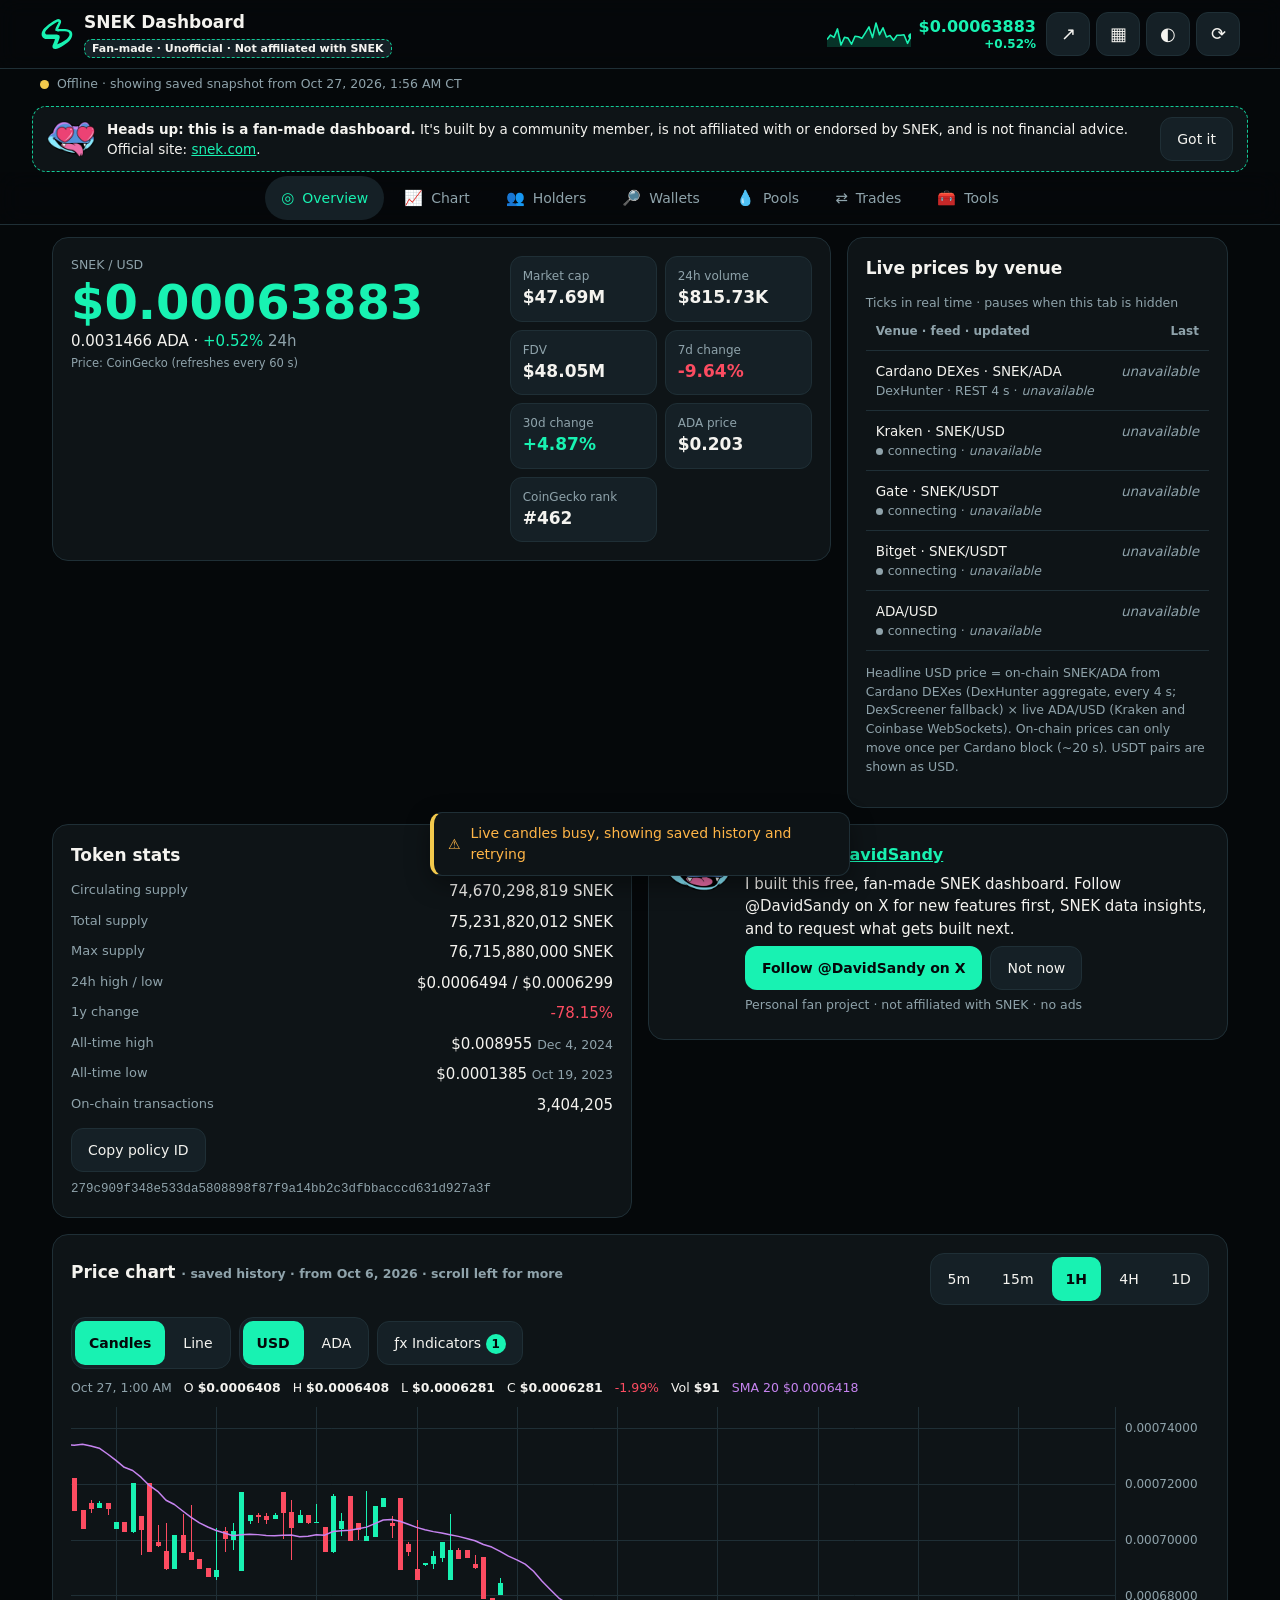
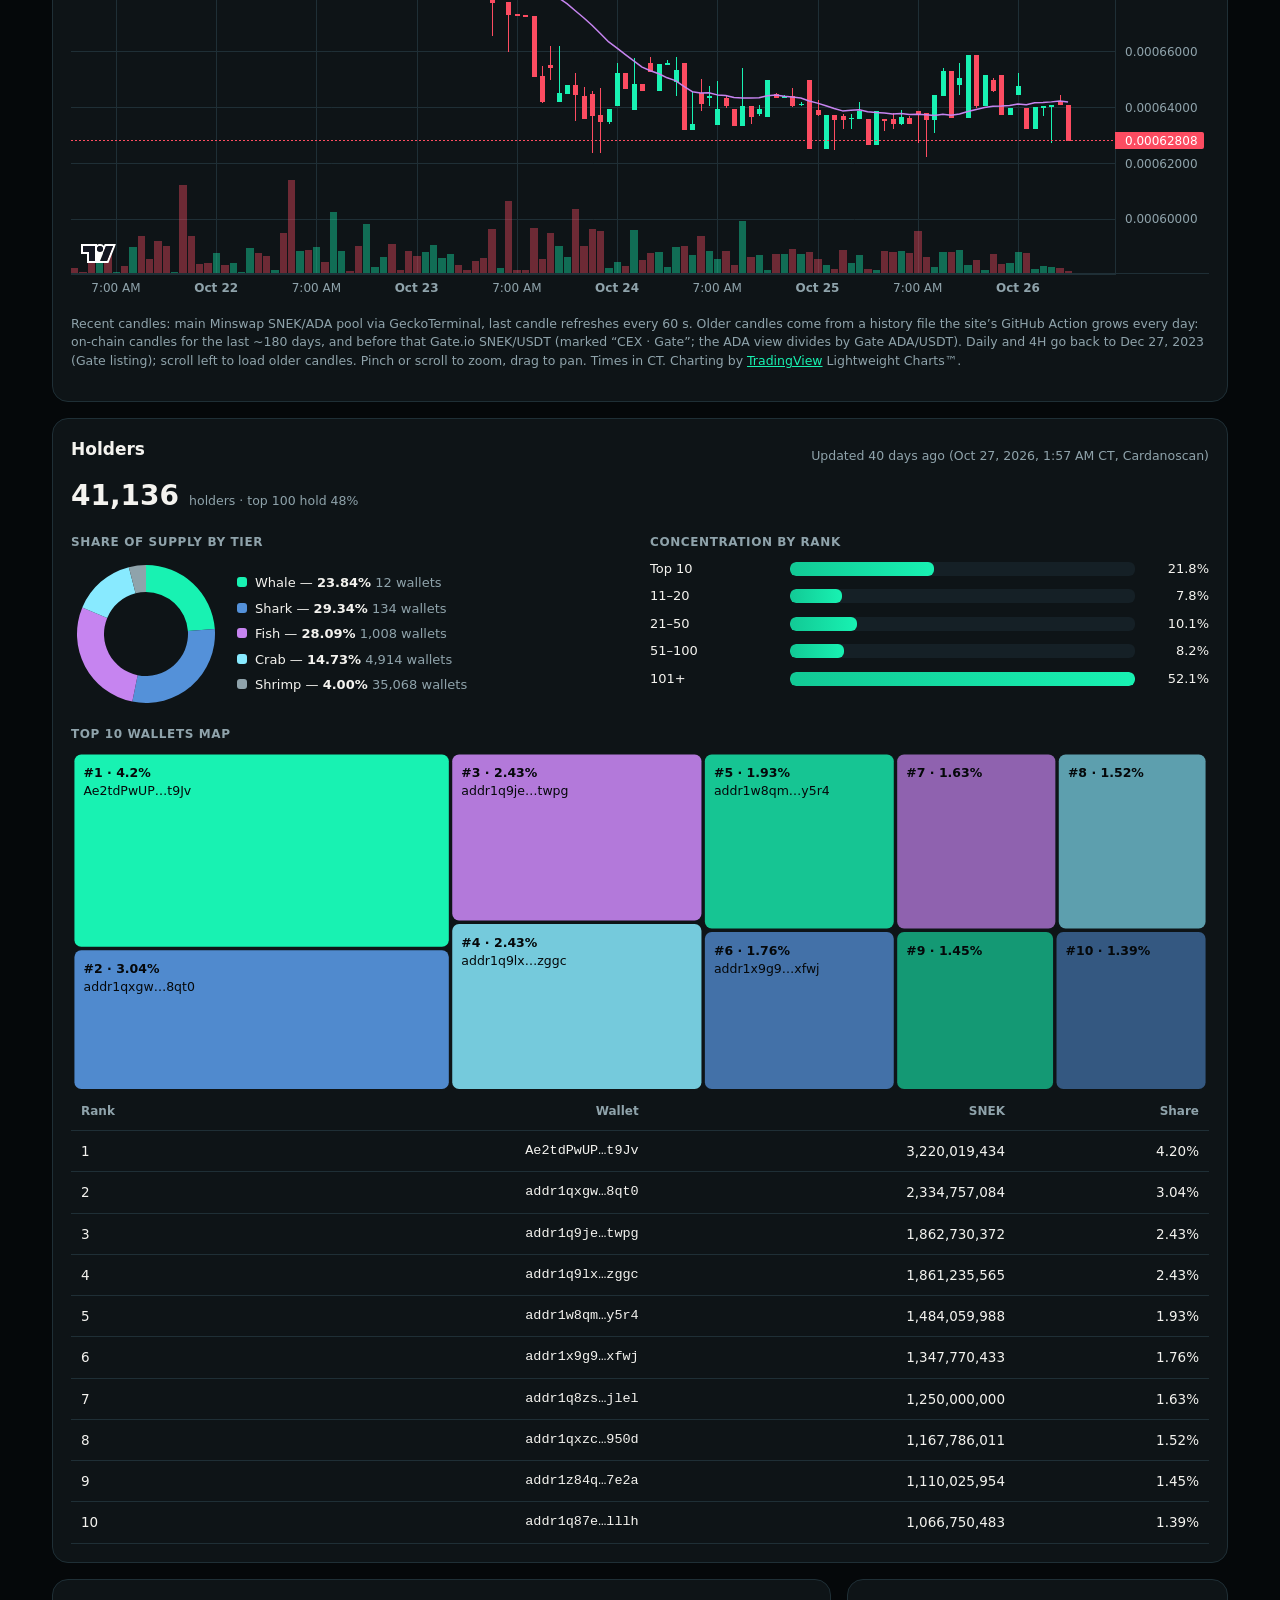
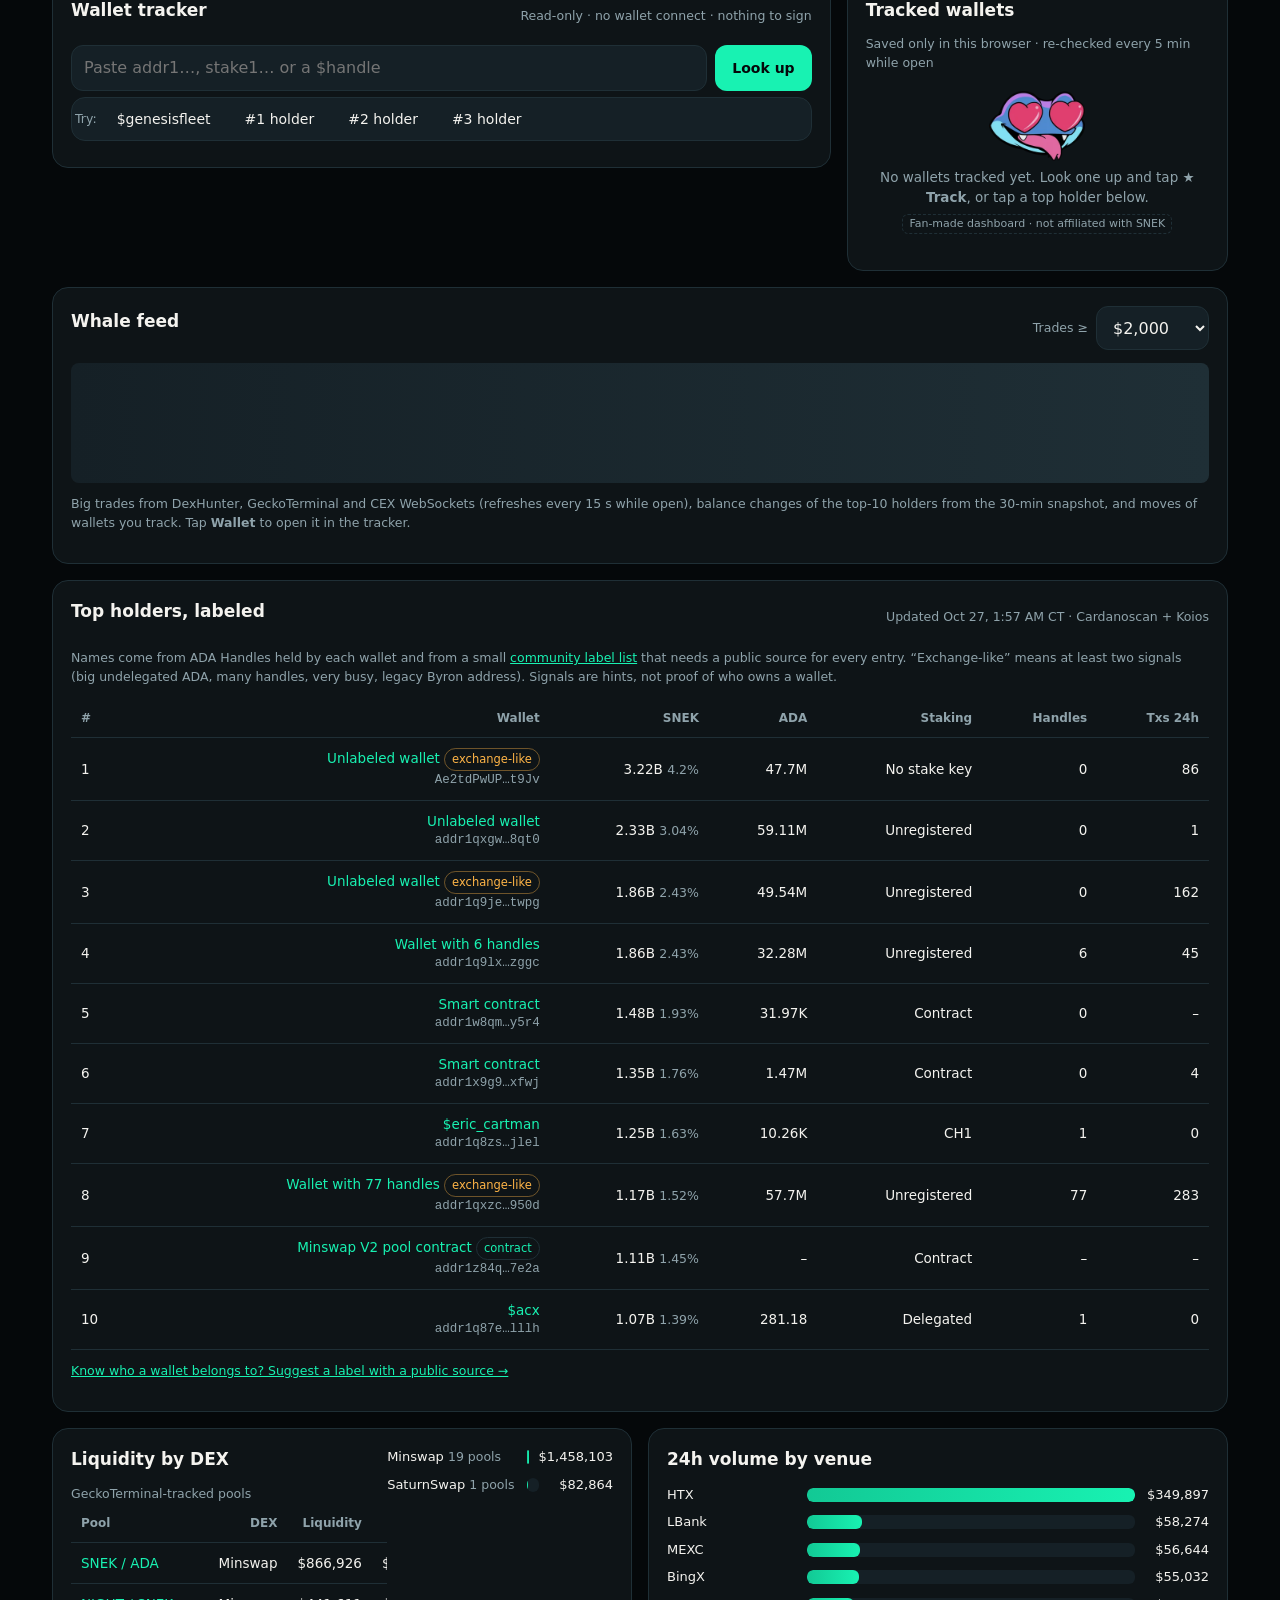
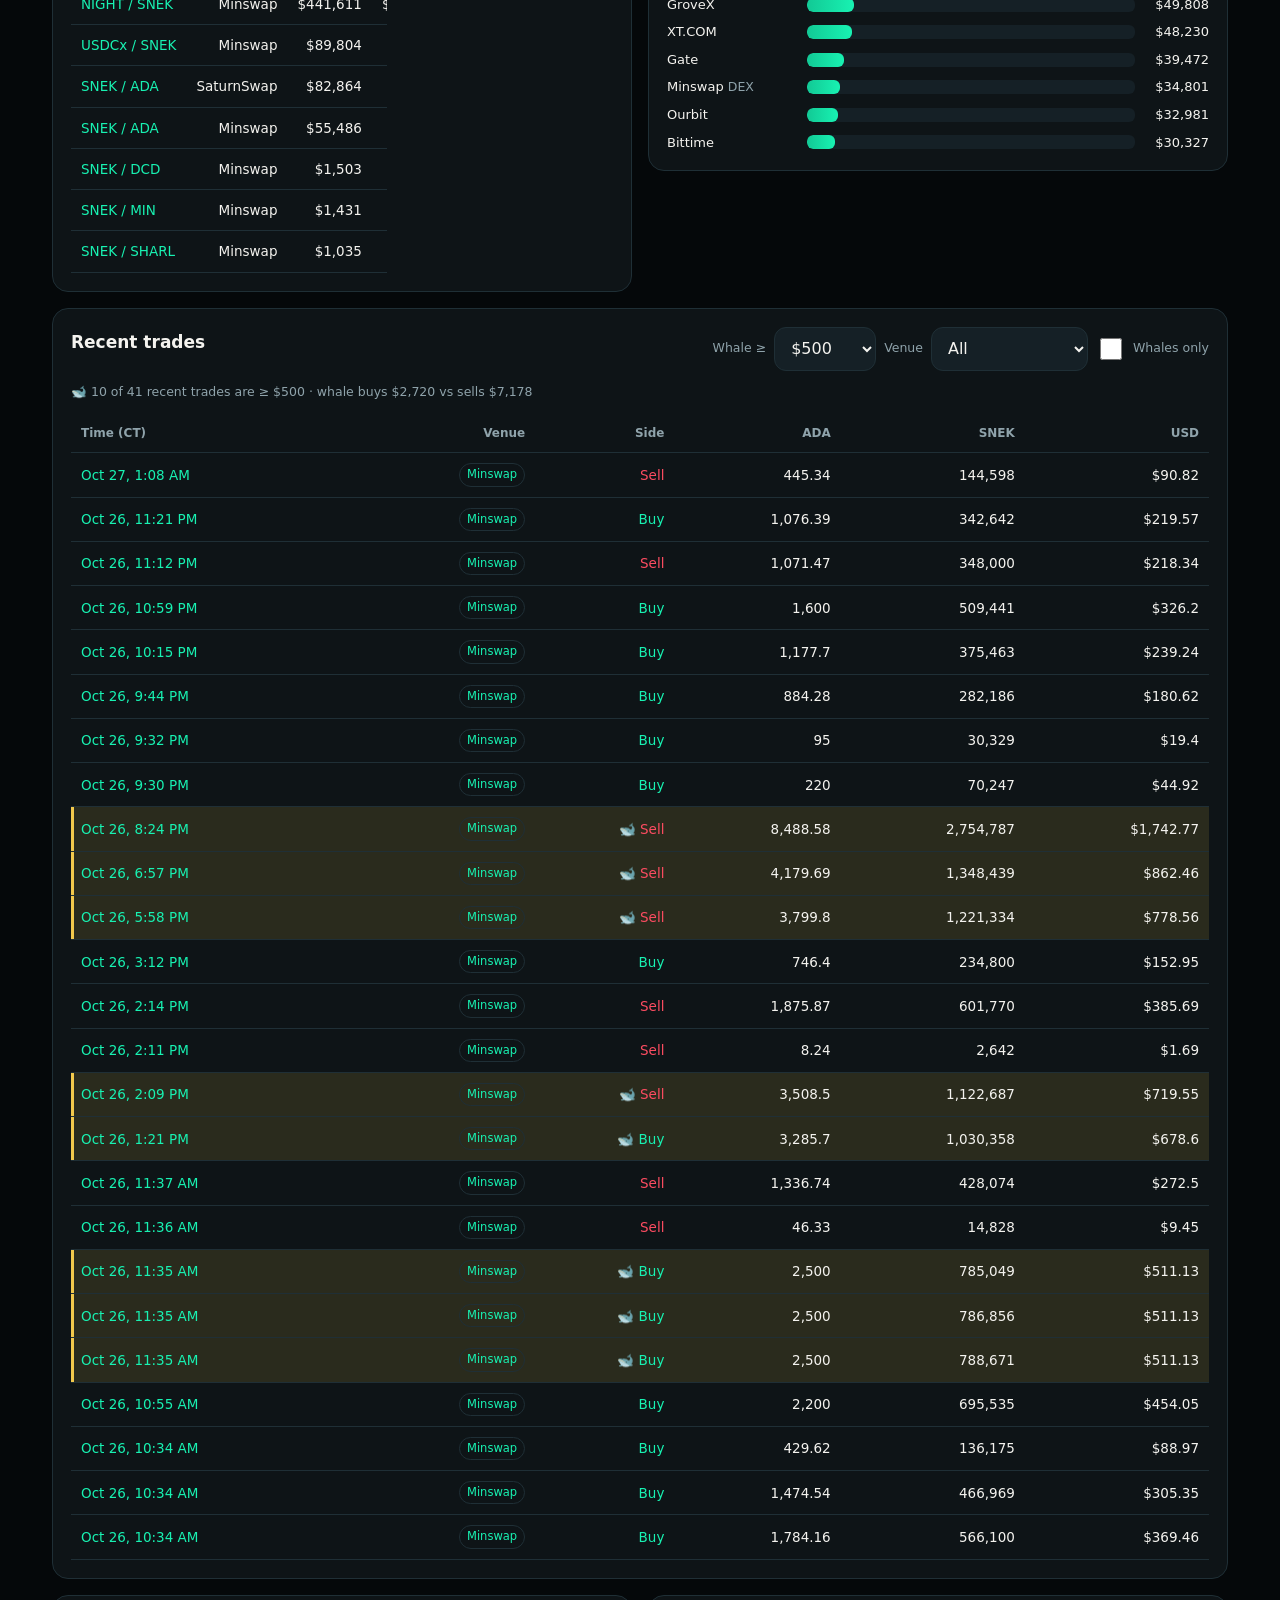
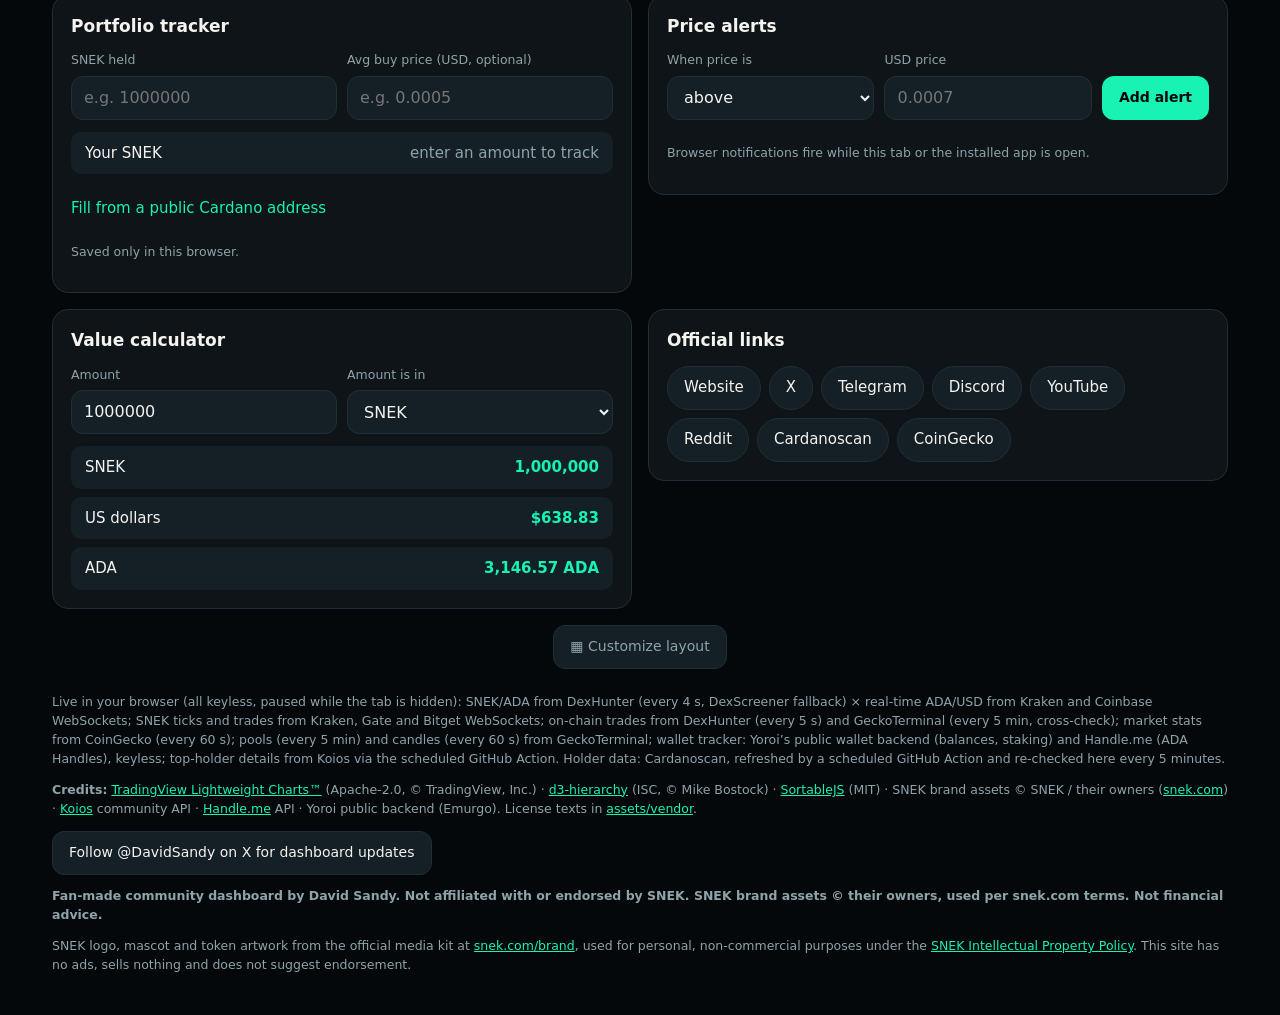
==== commit bbec2ef9: "Long candle history on the chart: merge assets/history under live candles, lazy-load older 500-candl" ====
--- a/index.html
+++ b/index.html
@@ -92,7 +92,7 @@
       </div>
       <div class="legend-ohlc" id="ohlc">&nbsp;</div>
       <div id="tvchart" class="tvchart"><div class="skel fill"></div></div>
-      <p class="muted small">Main Minswap SNEK/ADA pool, OHLCV from GeckoTerminal; last candle refreshes every 60 s (GeckoTerminal caches data for 1 min). Pinch or scroll to zoom, drag to pan. Times in CT. Charting by <a href="https://www.tradingview.com/" target="_blank" rel="noopener">TradingView</a> Lightweight Charts™.</p>
+      <p class="muted small">Recent candles: main Minswap SNEK/ADA pool via GeckoTerminal, last candle refreshes every 60 s. Older candles come from a history file the site’s GitHub Action grows every day: on-chain candles for the last ~180 days, and before that Gate.io SNEK/USDT (marked “CEX · Gate”; the ADA view divides by Gate ADA/USDT). Daily and 4H go back to Dec 27, 2023 (Gate listing); scroll left to load older candles. Pinch or scroll to zoom, drag to pan. Times in CT. Charting by <a href="https://www.tradingview.com/" target="_blank" rel="noopener">TradingView</a> Lightweight Charts™.</p>
     </div>
 
     <div class="card w" id="holders" data-w="holders" data-tab="holders" data-title="Holders" data-size="12">
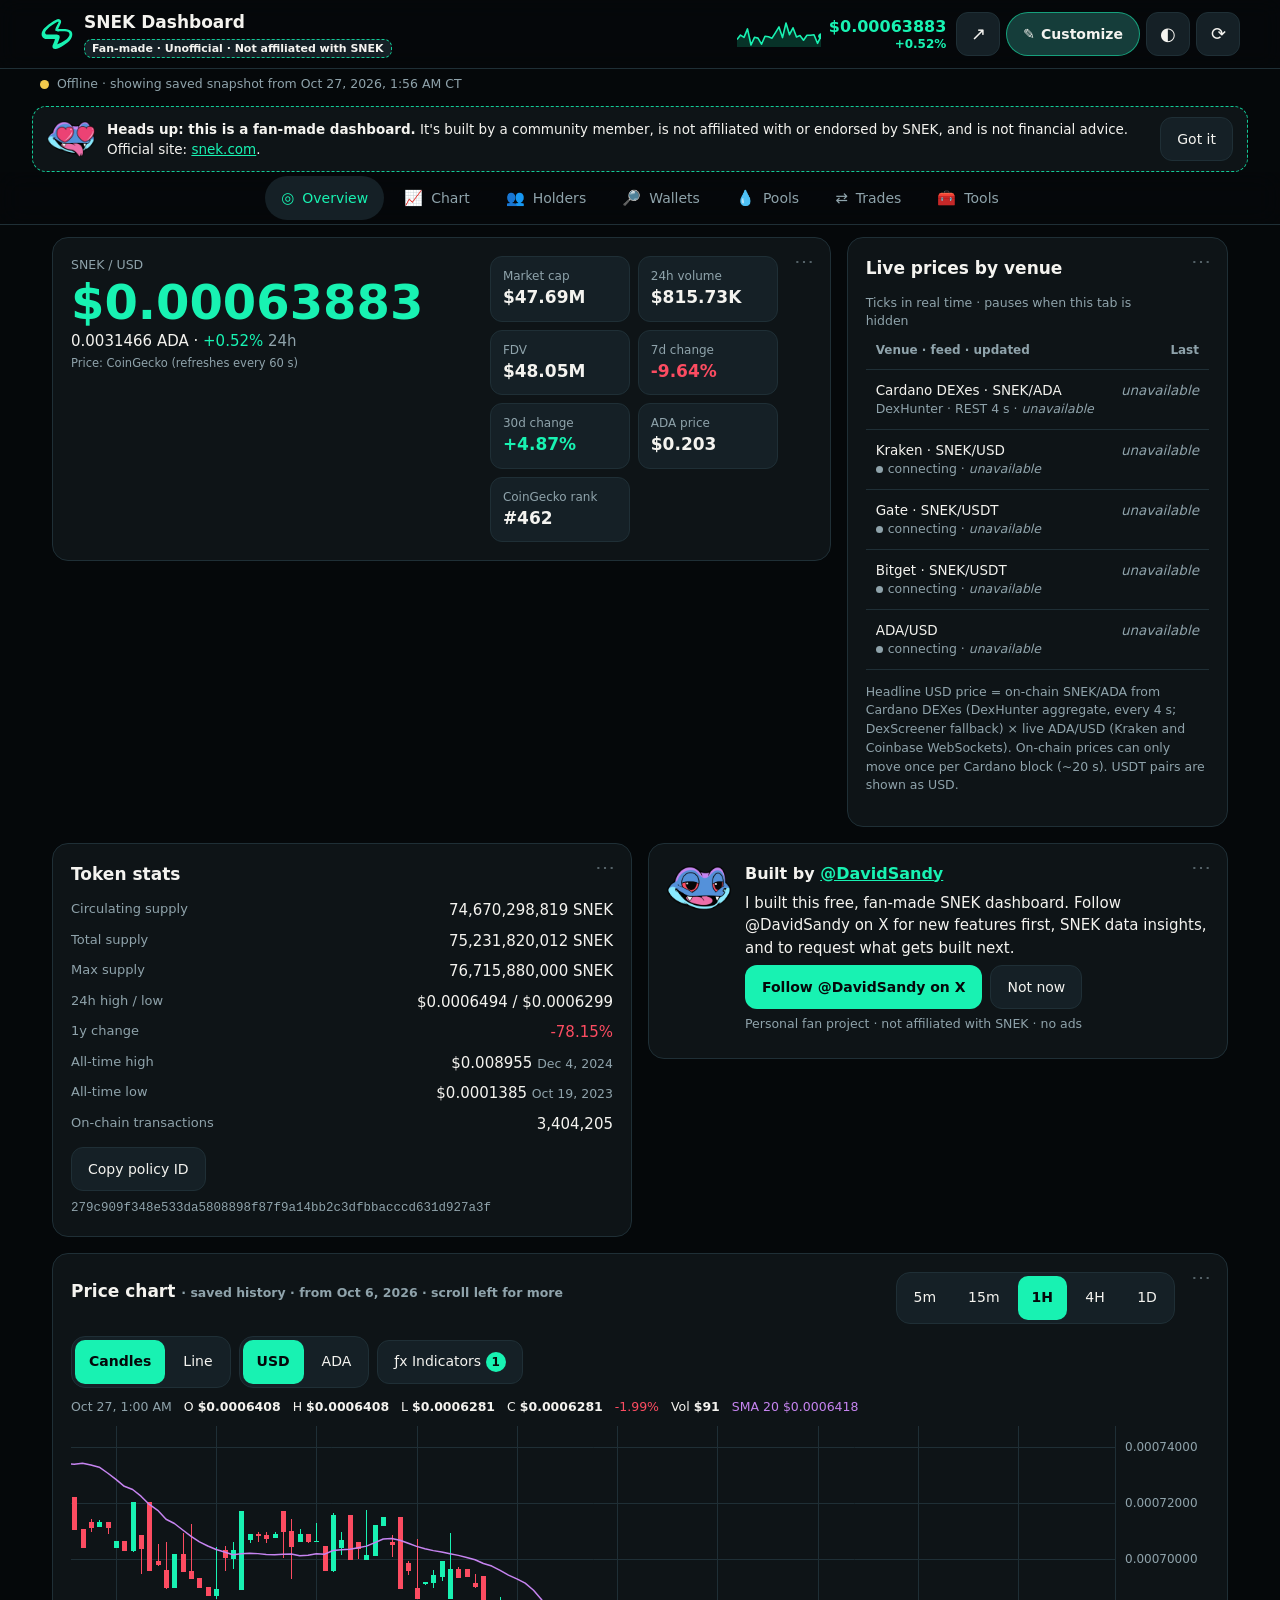
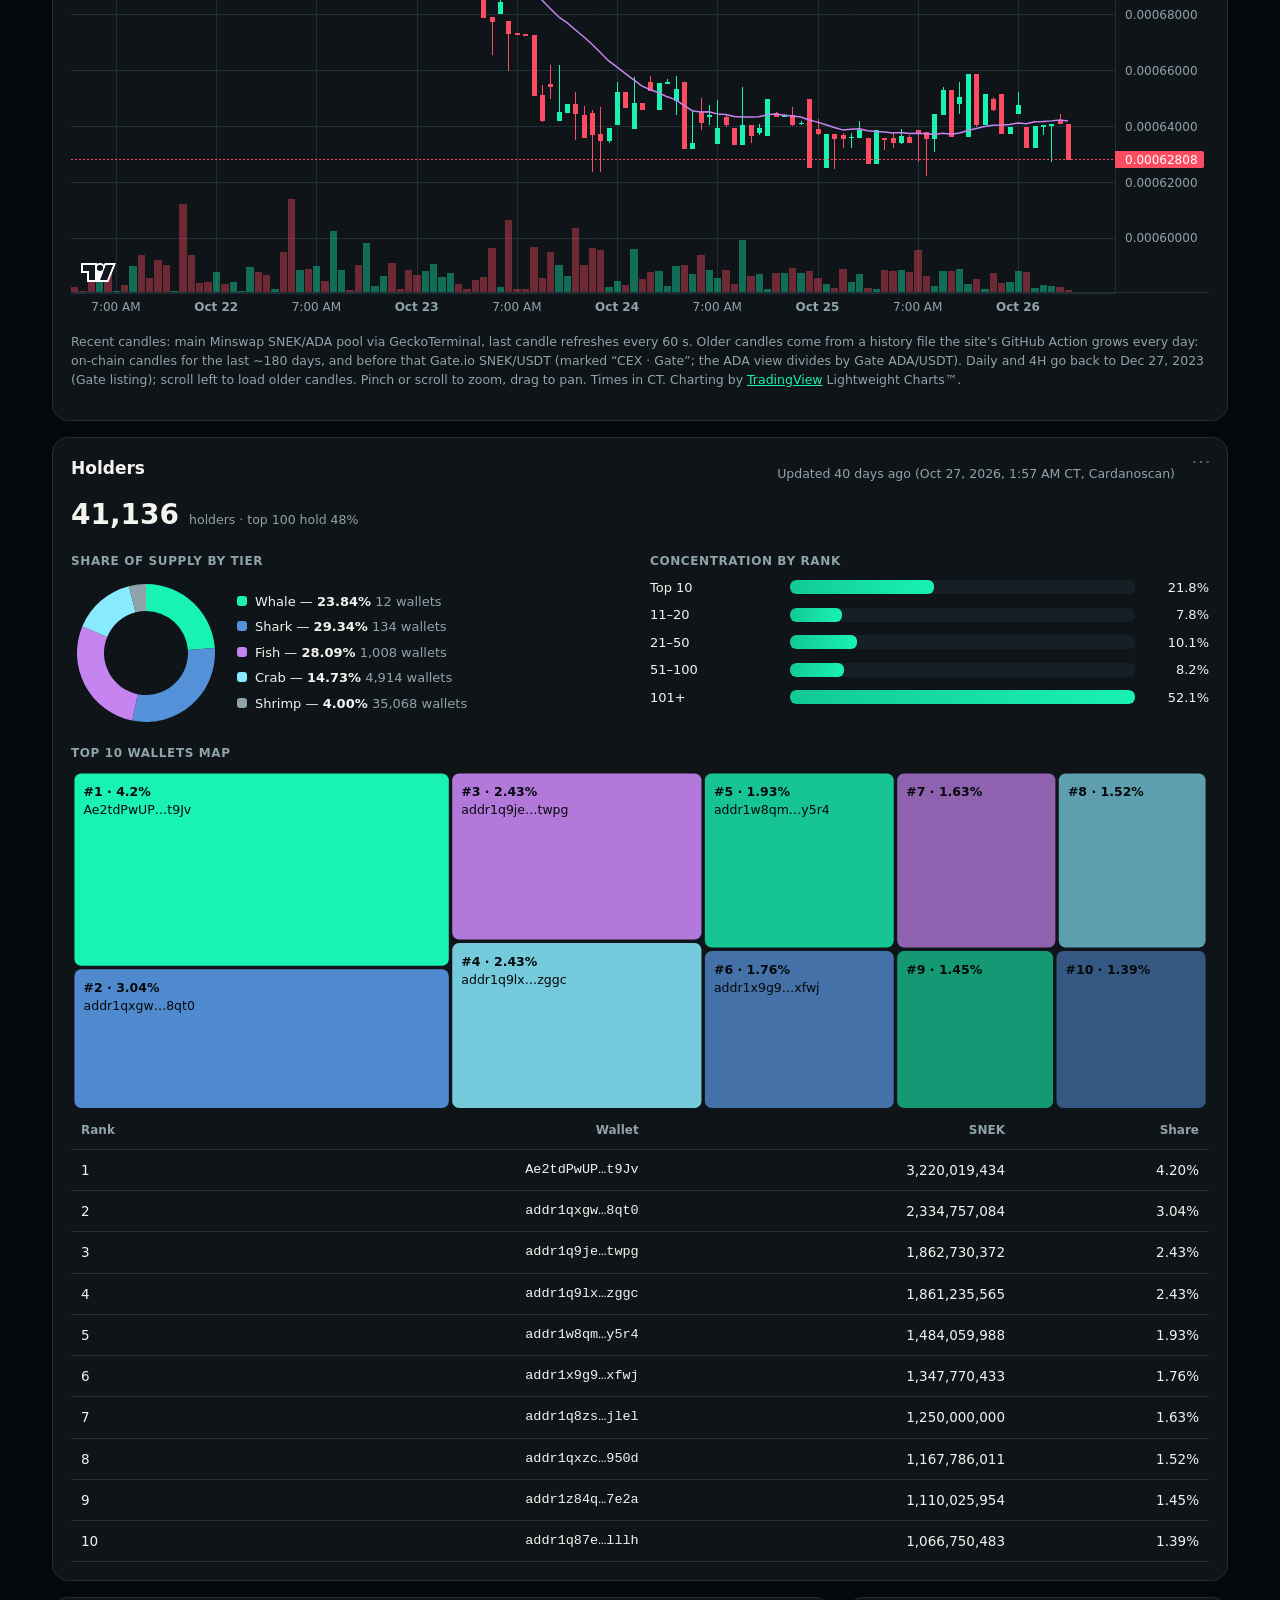
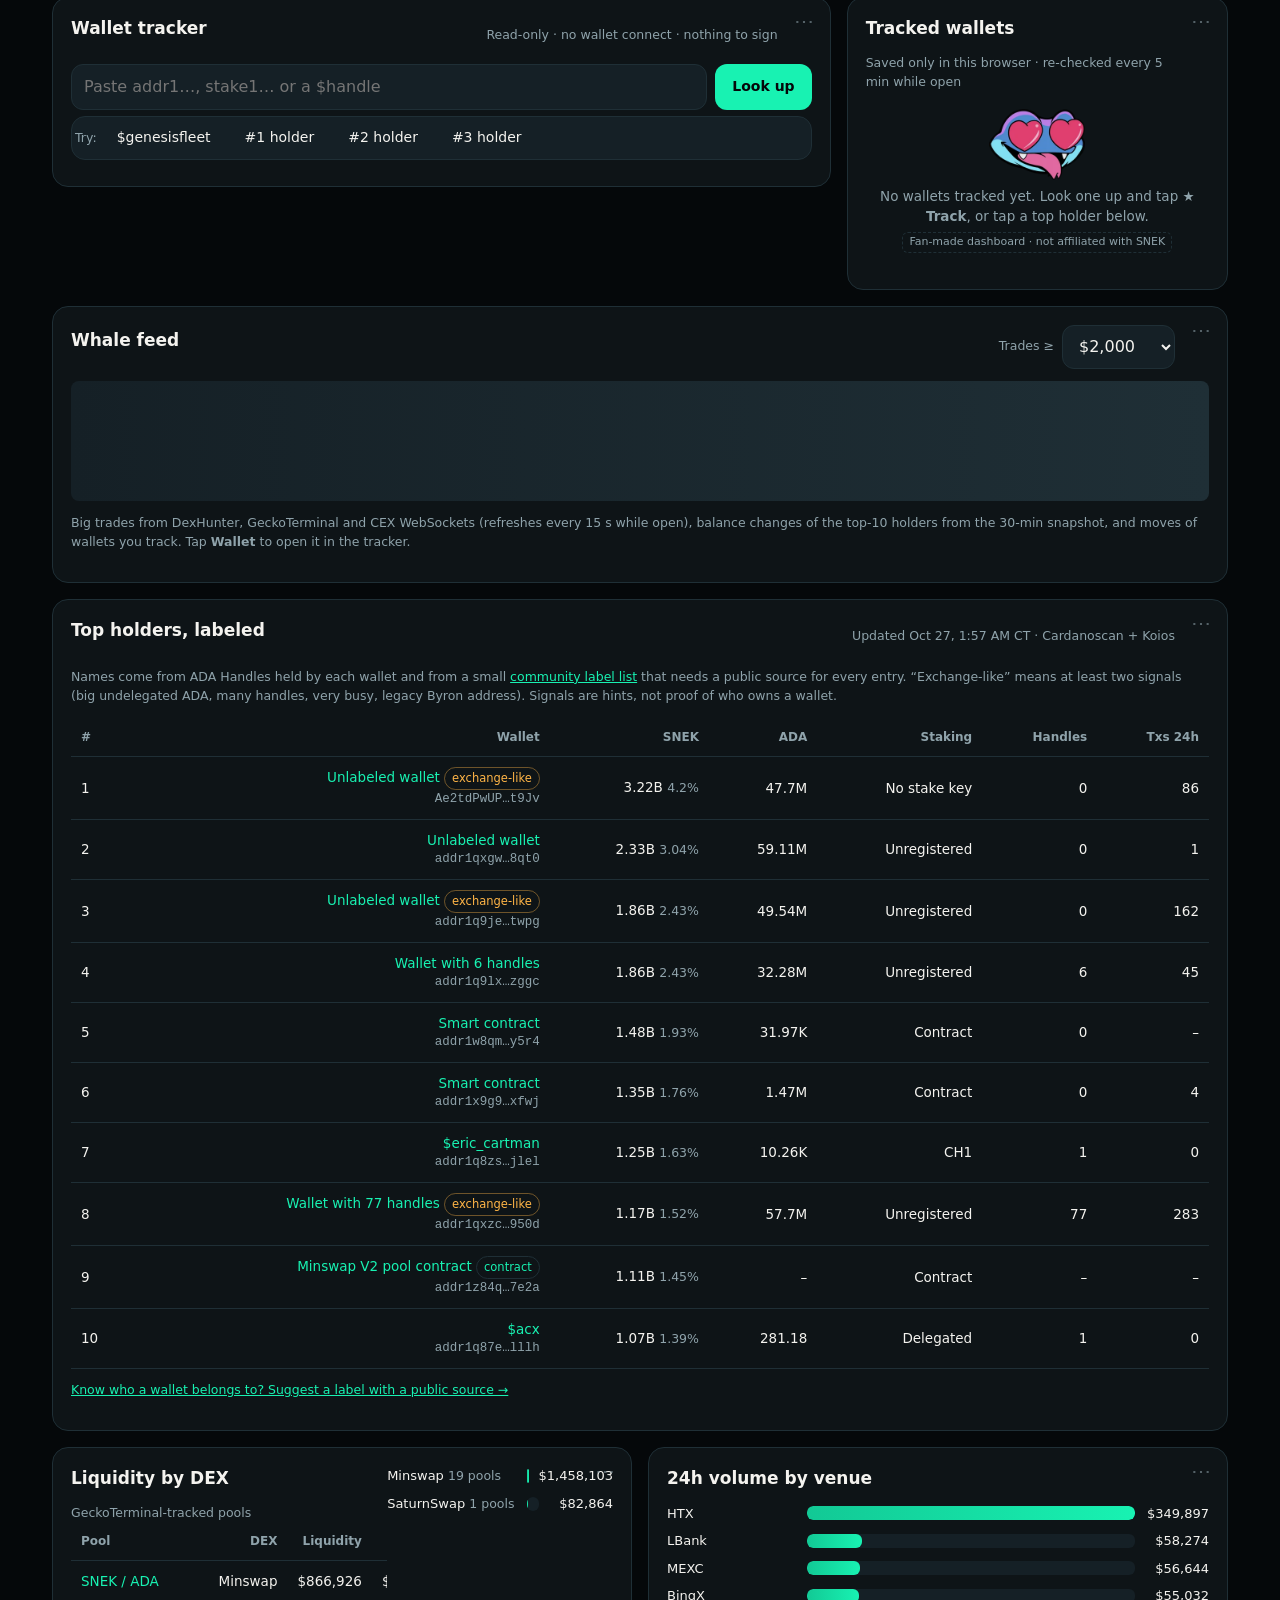
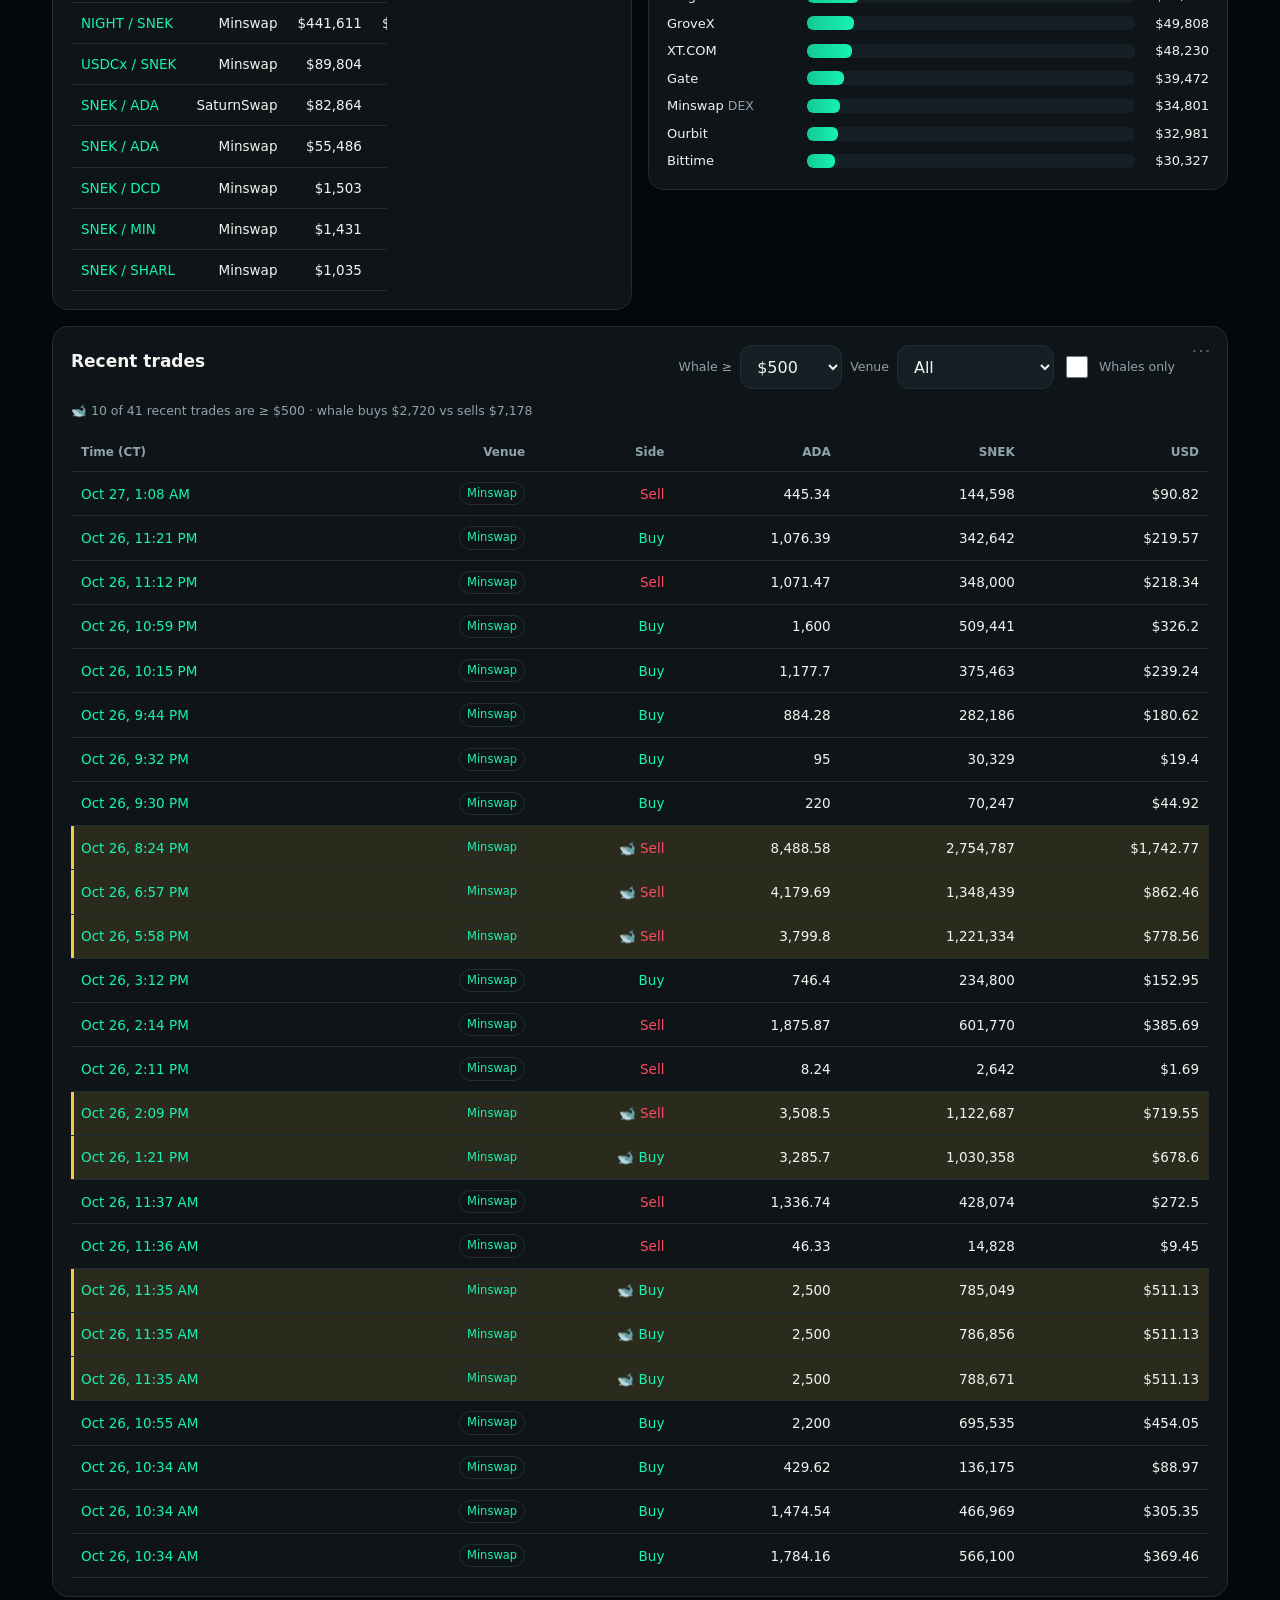
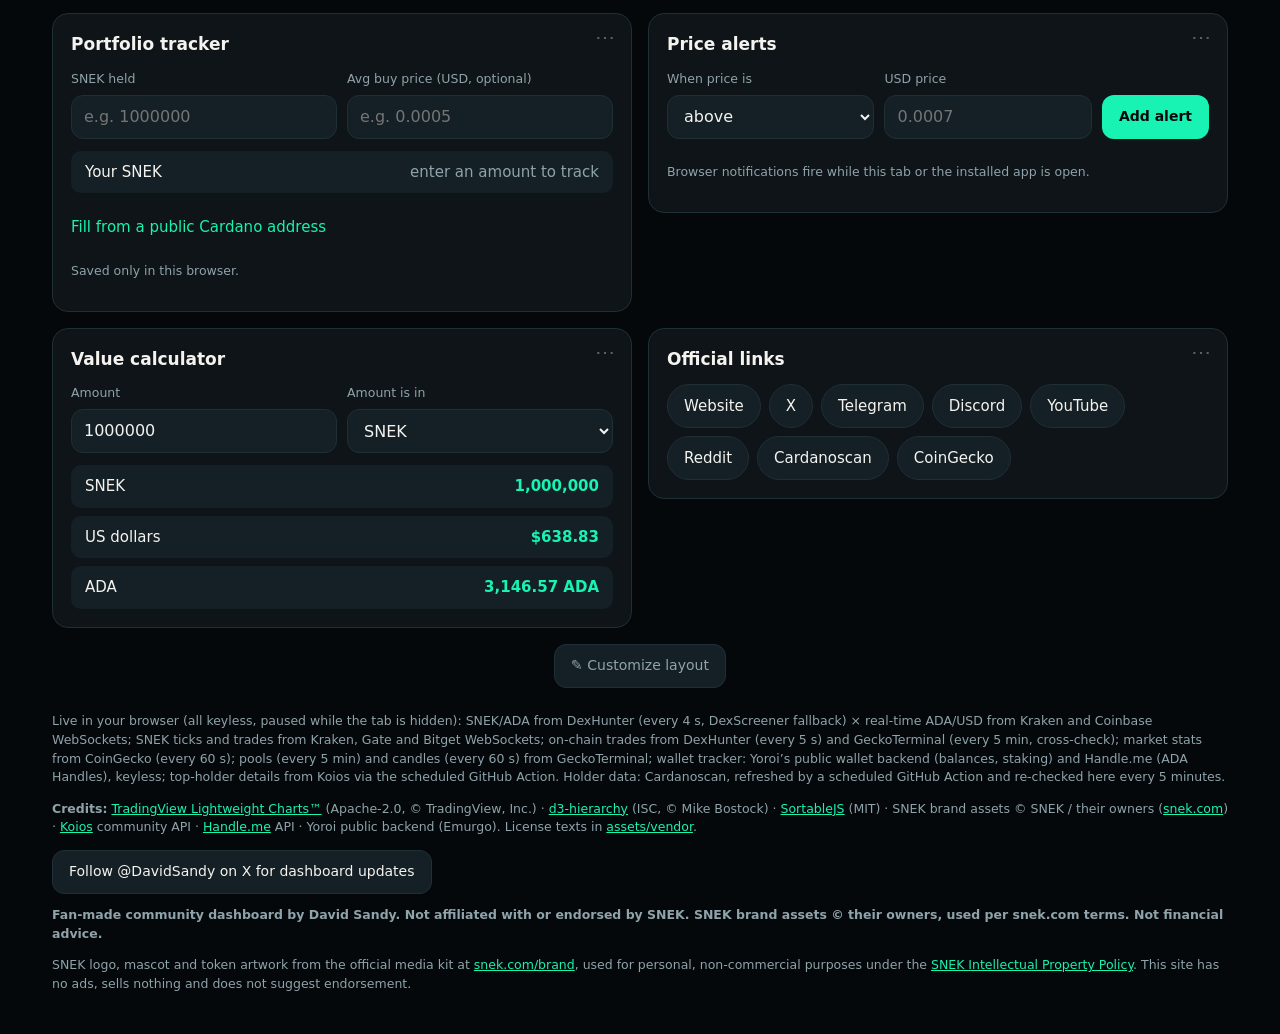
==== commit c4fec06c: "Customize, easier: labeled Customize pill (header) and floating pill (phones), first-visit coach mar" ====
--- a/index.html
+++ b/index.html
@@ -25,7 +25,7 @@
   <div class="ticker" aria-live="polite"><span id="tSpark" class="spark"></span><div class="tcol"><span id="tPrice" class="skel w80">&nbsp;</span><span id="tChg" class="chg"></span></div></div>
   <div class="actions">
     <button id="shareBtn" class="icon-btn" aria-label="Share" title="Share">↗</button>
-    <button id="layoutBtn" class="icon-btn" aria-label="Customize layout" title="Customize layout">▦</button>
+    <button id="layoutBtn" class="pill-btn" type="button" title="Customize layout: drag, pin, hide widgets or pick a preset"><span aria-hidden="true">✎</span><span>Customize</span></button>
     <button id="themeBtn" class="icon-btn" aria-label="Toggle light or dark theme" title="Theme">◐</button>
     <button id="refreshBtn" class="icon-btn" aria-label="Refresh now" title="Refresh">⟳</button>
   </div>
@@ -202,7 +202,8 @@
         <button id="installBtn" class="btn primary mt" hidden>Install app</button>
       </div>
 </main>
-<div class="layoutbar"><button id="layoutBtn2" class="btn" type="button">▦ Customize layout</button></div>
+<div class="layoutbar"><button id="layoutBtn2" class="btn" type="button">✎ Customize layout</button></div>
+<button id="layoutFab" class="fab-pill" type="button" aria-label="Customize layout"><span aria-hidden="true">✎</span> Customize</button>
 
 <footer class="muted small">
   <p>Live in your browser (all keyless, paused while the tab is hidden): SNEK/ADA from DexHunter (every 4 s, DexScreener fallback) × real-time ADA/USD from Kraken and Coinbase WebSockets; SNEK ticks and trades from Kraken, Gate and Bitget WebSockets; on-chain trades from DexHunter (every 5 s) and GeckoTerminal (every 5 min, cross-check); market stats from CoinGecko (every 60 s); pools (every 5 min) and candles (every 60 s) from GeckoTerminal; wallet tracker: Yoroi’s public wallet backend (balances, staking) and Handle.me (ADA Handles), keyless; top-holder details from Koios via the scheduled GitHub Action. Holder data: Cardanoscan, refreshed by a scheduled GitHub Action and re-checked here every 5 minutes.</p>
--- a/assets/style.css
+++ b/assets/style.css
@@ -184,7 +184,6 @@
 .lbar .ltray{max-width:1240px;margin:8px auto 0;align-items:center;background:transparent;border:0;padding:0;overflow-x:auto;flex-wrap:nowrap}
 .lbar .ltray button{white-space:nowrap;background:var(--card2);border:1px solid var(--line)}
 .lbar .ltray[hidden]{display:none}
-@media(max-width:400px){.ticker .spark{display:none}}
 body.editing .toasts{bottom:auto;top:calc(80px + env(safe-area-inset-top))}
 /* ---- wallet tracker extras ---- */
 .wacts{margin:12px 0 4px}.wacts .btn{font-size:14px}
@@ -215,3 +214,51 @@
 dialog.sheet{box-sizing:border-box;max-width:96vw}
 @media(max-width:600px){dialog.sheet{position:fixed;inset:auto 0 0 0;margin:0;width:100%;max-width:100%}}
 .sheet-h .btn{flex:none;padding:0 14px;white-space:nowrap}.sheet-h .grow{min-width:0}
+/* ---- customize: pill, fab, ⋯ menu, undo, coach, presets ---- */
+.pill-btn{display:inline-flex;align-items:center;gap:6px;min-height:44px;padding:0 16px;border-radius:999px;border:1px solid color-mix(in srgb,var(--snek) 55%,transparent);background:color-mix(in srgb,var(--snek) 14%,var(--card2));color:var(--text);font:inherit;font-size:14px;font-weight:600;cursor:pointer;transition:transform .15s,background .2s}
+.pill-btn:hover{background:color-mix(in srgb,var(--snek) 24%,var(--card2))}.pill-btn:active{transform:scale(.96)}
+.fab-pill{display:none}
+@media(max-width:520px){#layoutBtn{display:none}
+ .fab-pill{display:inline-flex;align-items:center;gap:6px;position:fixed;right:12px;bottom:calc(68px + env(safe-area-inset-bottom));z-index:35;min-height:40px;padding:0 14px;border-radius:999px;border:1px solid color-mix(in srgb,var(--snek) 60%,transparent);background:color-mix(in srgb,var(--card) 70%,transparent);backdrop-filter:blur(12px);-webkit-backdrop-filter:blur(12px);color:var(--text);font:inherit;font-size:13px;font-weight:600;box-shadow:0 6px 20px rgba(0,0,0,.35);transition:transform .25s cubic-bezier(.2,.8,.2,1),opacity .25s}
+ .fab-pill.tuck{transform:translateY(90px);opacity:0;pointer-events:none}}
+body.editing .fab-pill{display:none!important}
+.wgrid>.w{position:relative}
+.wkebab{position:absolute;top:8px;right:8px;z-index:3;width:36px;height:36px;min-height:0;min-width:0;padding:0;border-radius:10px;border:1px solid transparent;background:transparent;color:var(--muted);font-size:20px;line-height:1;cursor:pointer;opacity:.55;transition:opacity .15s,background .15s}
+.wkebab span{display:block;transform:translateY(-3px)}
+.w:hover>.wkebab,.wkebab:focus-visible,.wkebab[aria-expanded=true]{opacity:1;background:var(--card2);border-color:var(--line)}
+body.editing .wkebab{display:none}
+.wgrid>.w>.row:first-child,.wgrid>.w>h2:first-child,.wgrid>.w.hero>div:first-child:not(.wctl){padding-right:34px}
+.wmenu{position:fixed;z-index:80;min-width:210px;padding:6px;border-radius:14px;border:1px solid var(--line);background:color-mix(in srgb,var(--card) 88%,transparent);backdrop-filter:blur(16px);-webkit-backdrop-filter:blur(16px);box-shadow:0 14px 40px rgba(0,0,0,.4);opacity:0;transform:translateY(-4px) scale(.98);transform-origin:top right;transition:opacity .14s,transform .14s}
+.wmenu.open{opacity:1;transform:none}
+.wmenu .wmh{font-size:12px;color:var(--muted);padding:6px 10px 4px}
+.wmenu button{display:flex;width:100%;align-items:center;gap:8px;min-height:42px;padding:0 10px;border:0;border-radius:10px;background:transparent;color:var(--text);font:inherit;font-size:14px;text-align:left;cursor:pointer}
+.wmenu button:hover:not([disabled]),.wmenu button:focus-visible{background:var(--card2)}.wmenu button[disabled]{opacity:.35;cursor:default}
+.wmsep{height:1px;background:var(--line);margin:4px 6px}
+.utoast{position:fixed;left:50%;bottom:calc(84px + env(safe-area-inset-bottom));z-index:90;display:flex;align-items:center;gap:12px;padding:8px 8px 8px 16px;border-radius:14px;background:color-mix(in srgb,var(--card) 92%,transparent);backdrop-filter:blur(14px);-webkit-backdrop-filter:blur(14px);border:1px solid var(--line);box-shadow:0 10px 30px rgba(0,0,0,.4);font-size:14px;transform:translate(-50%,140%);opacity:0;transition:transform .3s cubic-bezier(.2,.8,.2,1),opacity .3s;max-width:92vw}
+.utoast.show{transform:translate(-50%,0);opacity:1}.utoast .ubtn{min-height:36px;padding:0 14px;border-radius:10px;border:0;background:var(--snek);color:var(--onSnek);font:inherit;font-weight:700;cursor:pointer}
+body.editing .utoast{bottom:calc(170px + env(safe-area-inset-bottom))}
+@media(min-width:900px){.utoast{bottom:24px}body.editing .utoast{bottom:150px}}
+.coach{position:fixed;z-index:85;width:min(320px,calc(100vw - 20px));padding:14px 16px;border-radius:16px;background:var(--card);border:1px solid var(--snek);box-shadow:0 16px 44px rgba(0,0,0,.45),0 0 0 4px color-mix(in srgb,var(--snek) 18%,transparent);opacity:0;transform:translateY(6px);transition:opacity .25s,transform .25s}
+.coach.show{opacity:1;transform:none}.coach p{margin:6px 0 12px;font-size:14px;color:var(--muted)}.coach p b{color:var(--text)}
+.coach::before{content:"";position:absolute;left:calc(var(--ax) - 8px);width:14px;height:14px;background:var(--card);border:1px solid var(--snek);transform:rotate(45deg)}
+.coach.down::before{top:-8px;border-right:0;border-bottom:0}.coach.up::before{bottom:-8px;border-left:0;border-top:0}
+.lpresets{display:flex;align-items:center;gap:6px;max-width:1240px;margin:8px auto 0;overflow-x:auto;scrollbar-width:none}
+.lpresets button,.lbar .ltray button{flex:none;min-height:38px;padding:0 12px;border-radius:999px;border:1px solid var(--line);background:var(--card2);color:var(--text);font:inherit;font-size:13px;white-space:nowrap;cursor:pointer}
+.lpresets button.on{background:var(--snek);color:var(--onSnek);border-color:transparent;font-weight:700}
+.lbar .ltray{display:flex;gap:6px;align-items:center}
+#layoutUndo{min-width:44px;padding:0;font-size:18px}
+body.editing{padding-bottom:calc(190px + env(safe-area-inset-bottom))}
+body.editing .wctl{cursor:grab;touch-action:pan-y}
+.wghost{opacity:1!important;border:2px dashed var(--snek)!important;background:color-mix(in srgb,var(--snek) 10%,transparent)!important;box-shadow:none!important}
+.wghost>*{visibility:hidden}.wghost::after{content:"Drop here";position:absolute;inset:0;display:flex;align-items:center;justify-content:center;color:var(--snek);font-weight:700;font-size:14px}
+.wdrag,.sortable-fallback{opacity:.95!important;transform:rotate(1.5deg) scale(1.02);box-shadow:0 18px 40px rgba(0,0,0,.45)!important}
+.wchosen{box-shadow:0 0 0 2px var(--snek)}
+@media(prefers-reduced-motion:reduce){.wmenu,.utoast,.coach,.fab-pill{transition:none}.wdrag,.sortable-fallback{transform:none}}
+body.editing .sortable-fallback{padding:0!important;min-height:0!important;height:auto!important;border:1px solid var(--snek)!important;border-radius:16px;background:var(--card)!important}
+body.editing .sortable-fallback>:not(.wctl){display:none!important}
+body.editing .sortable-fallback>.wctl{display:flex}
+body.editing .utoast{top:calc(76px + env(safe-area-inset-top));bottom:auto;transform:translate(-50%,-180%)}body.editing .utoast.show{transform:translate(-50%,0)}
+@media(min-width:900px){.wgrid>.w.hero{padding-right:52px}}
+.utoast{width:max-content;max-width:min(92vw,440px)}
+.lbar .lrow .btn{flex:none}.lbar .lrow .grow{min-width:0}
+body.editing .wgrid>.w.hero{padding-right:0}
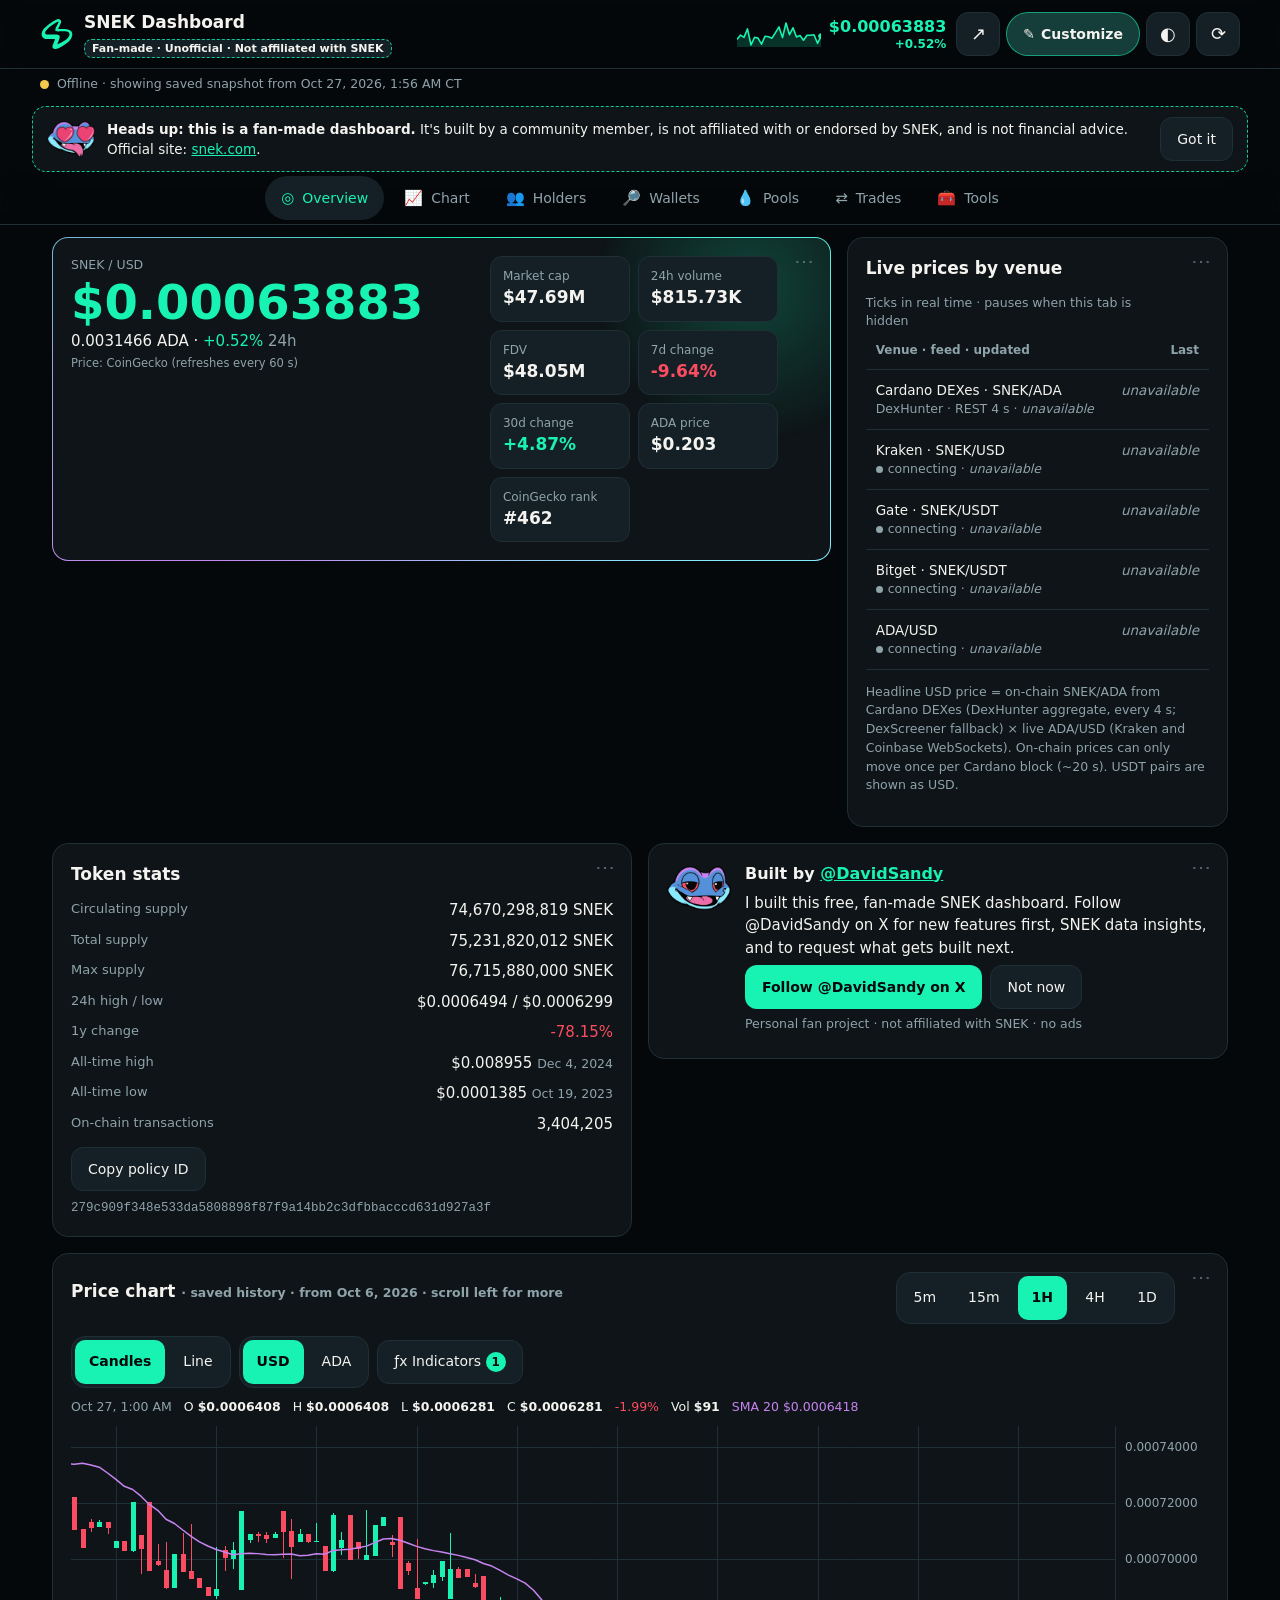
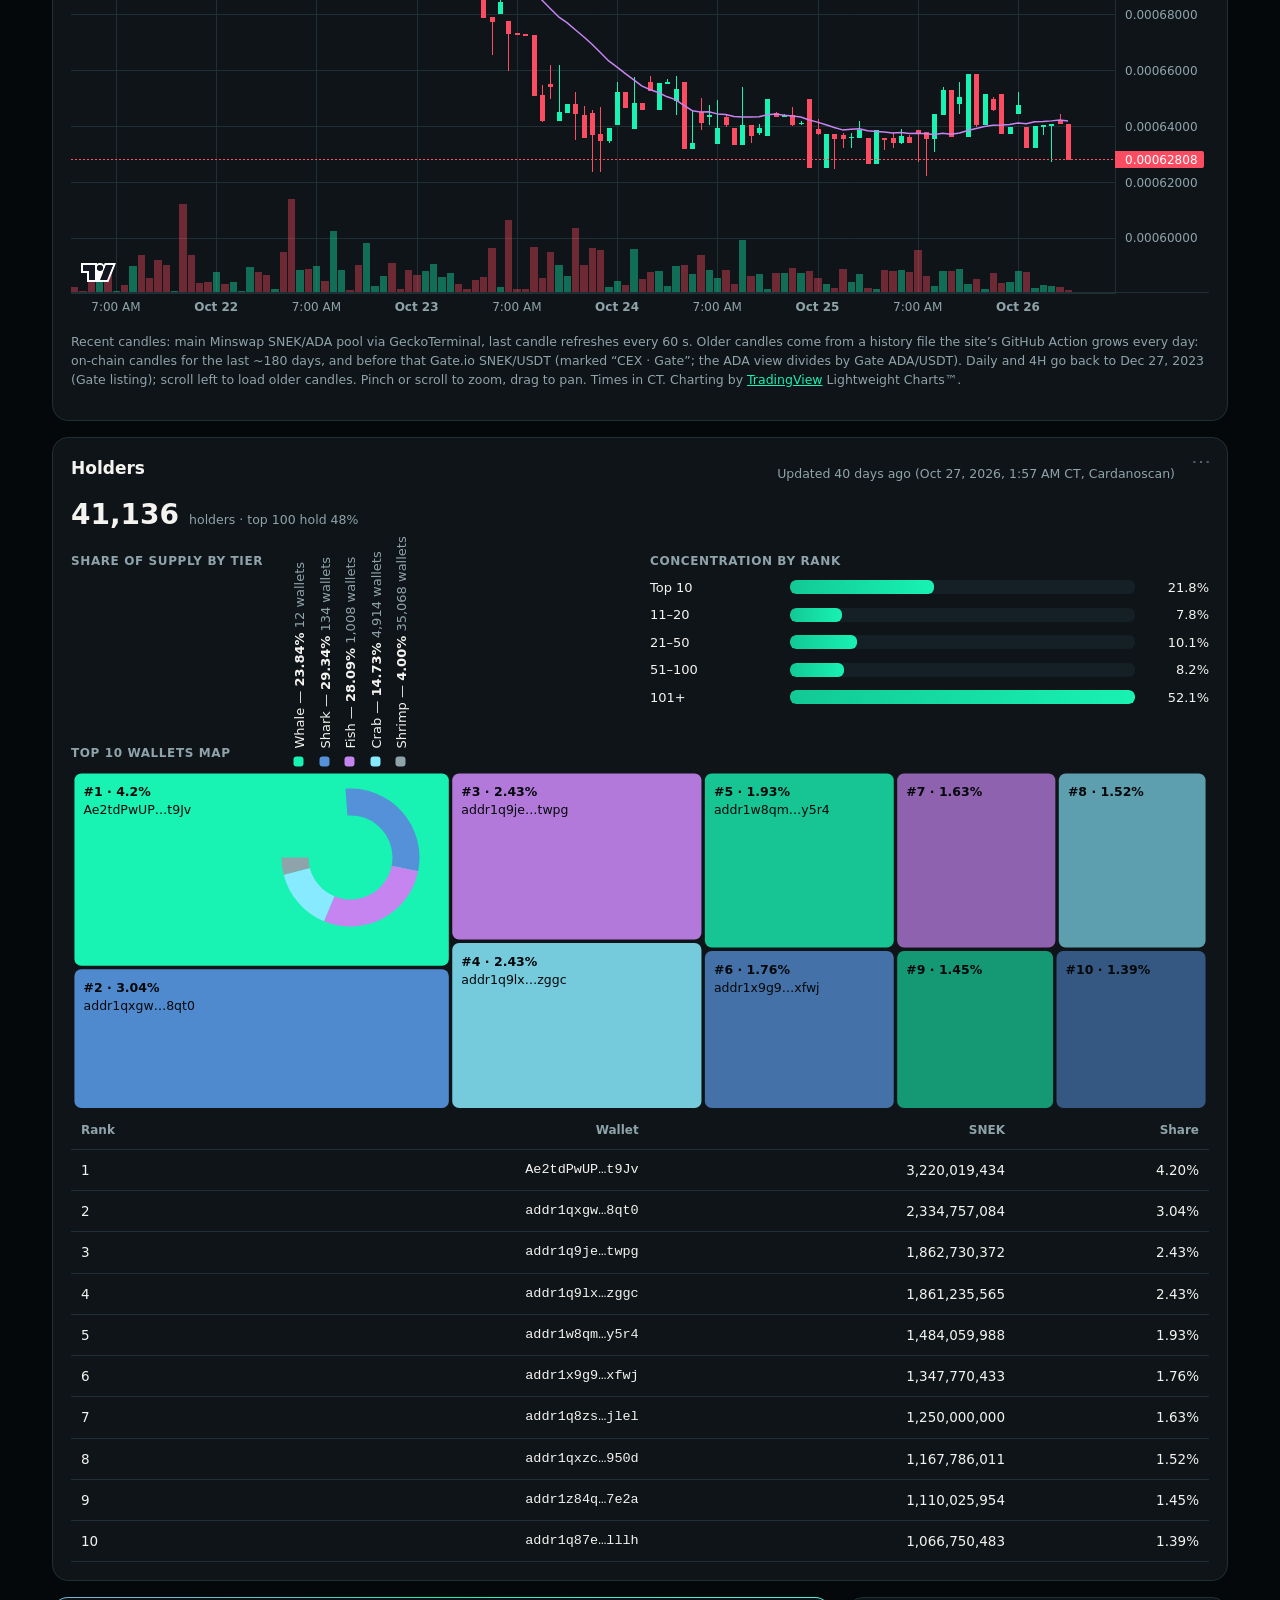
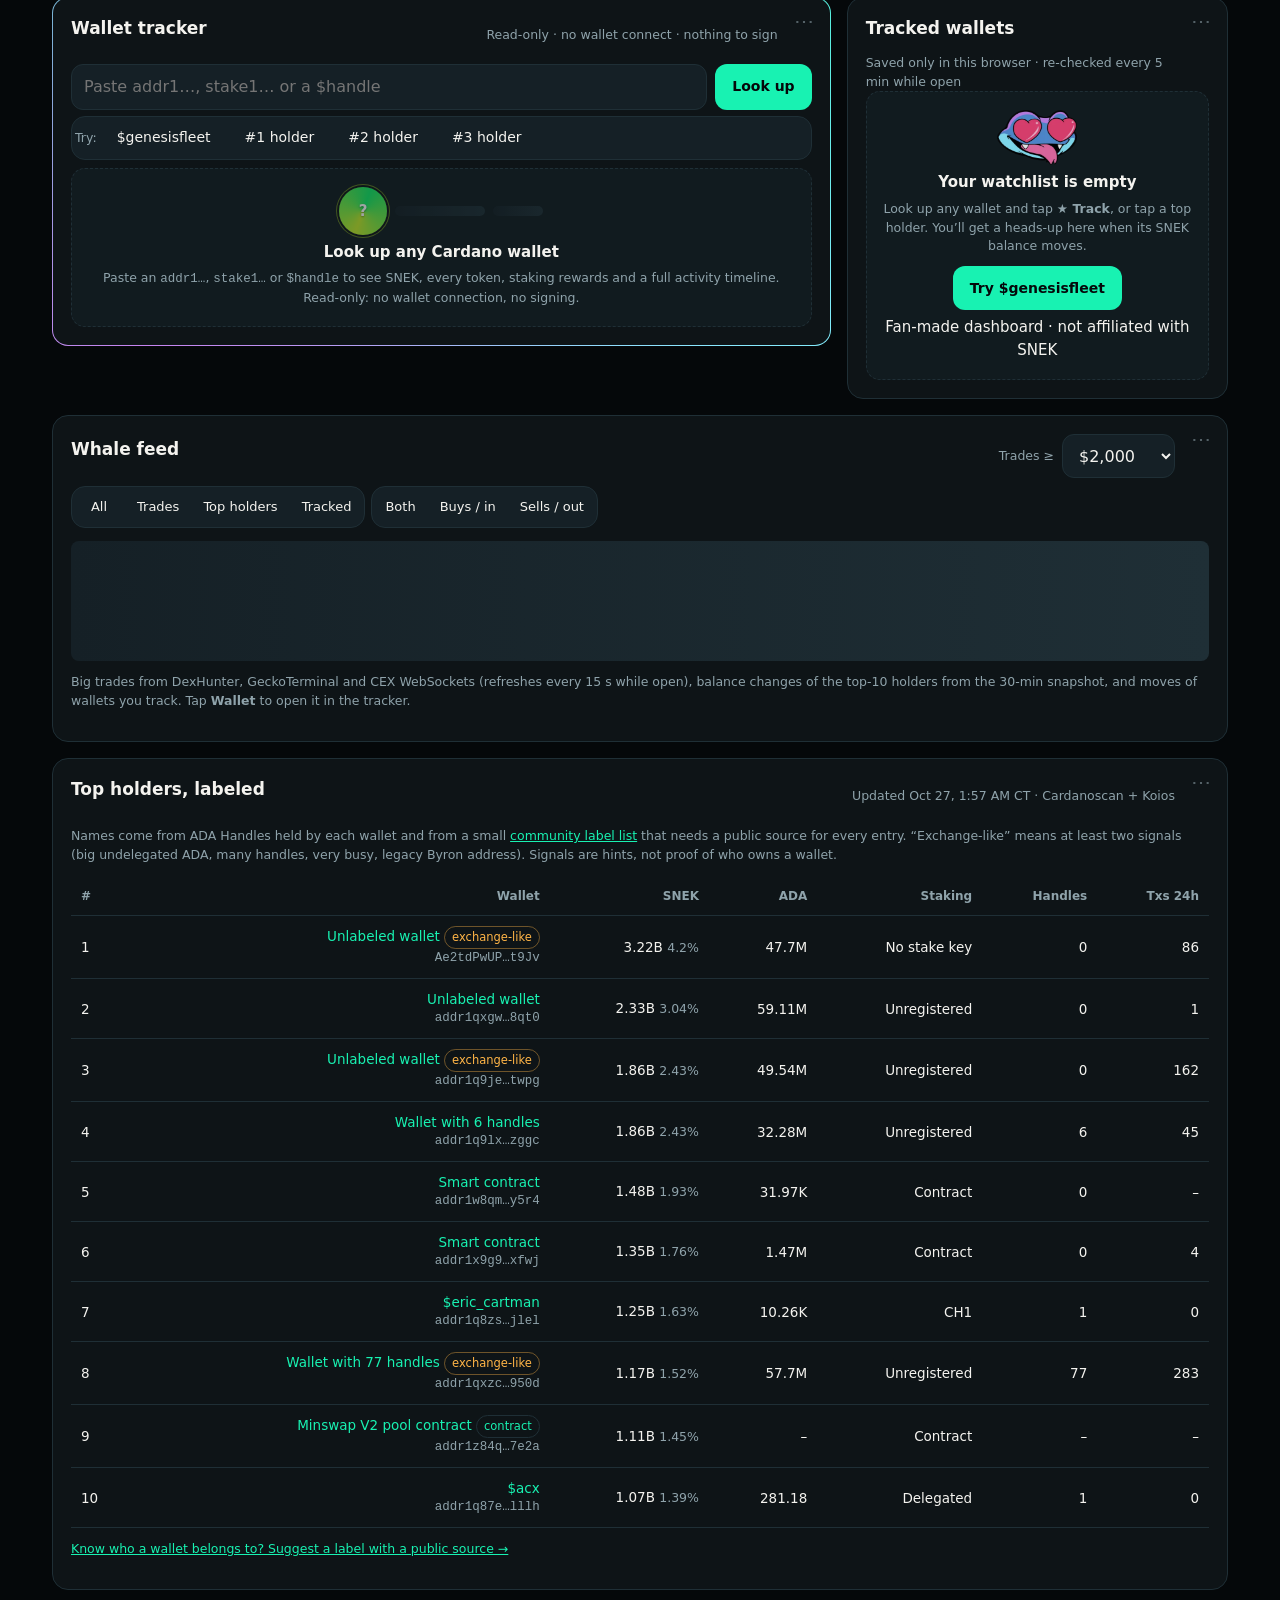
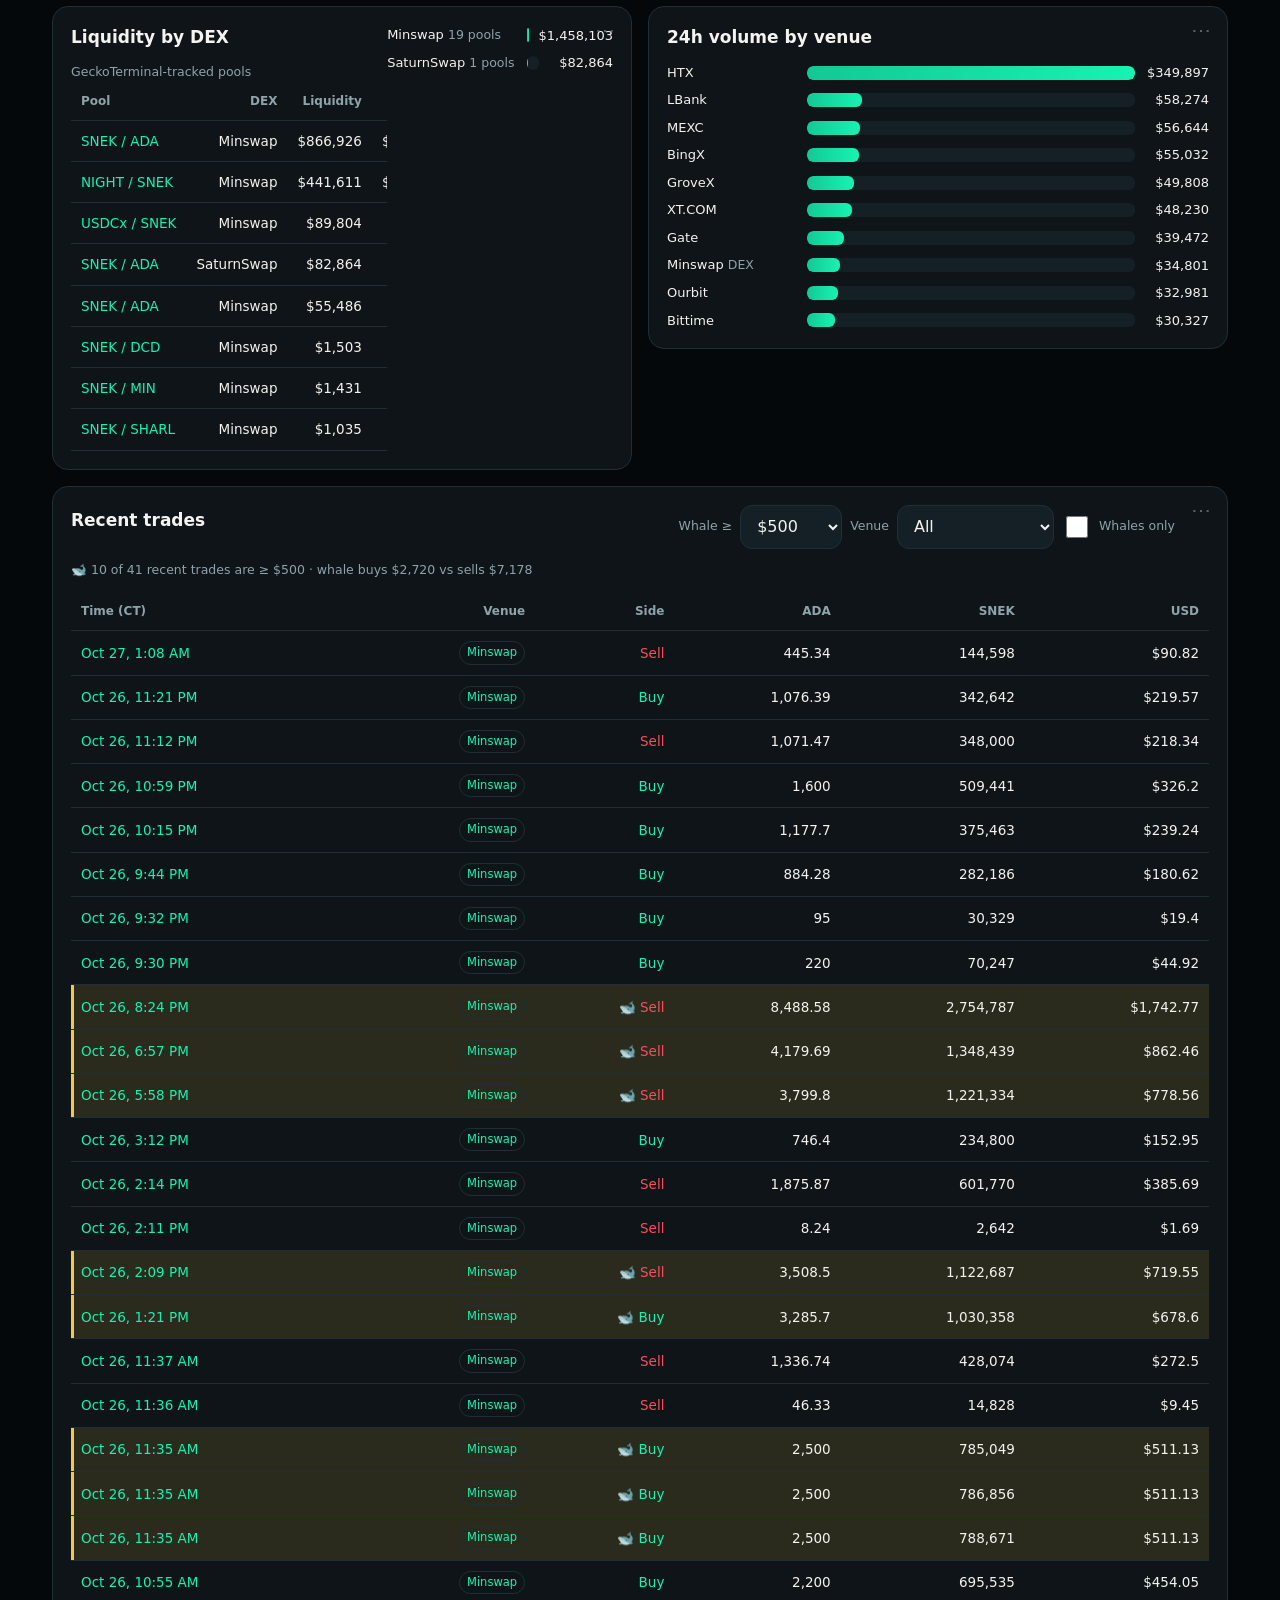
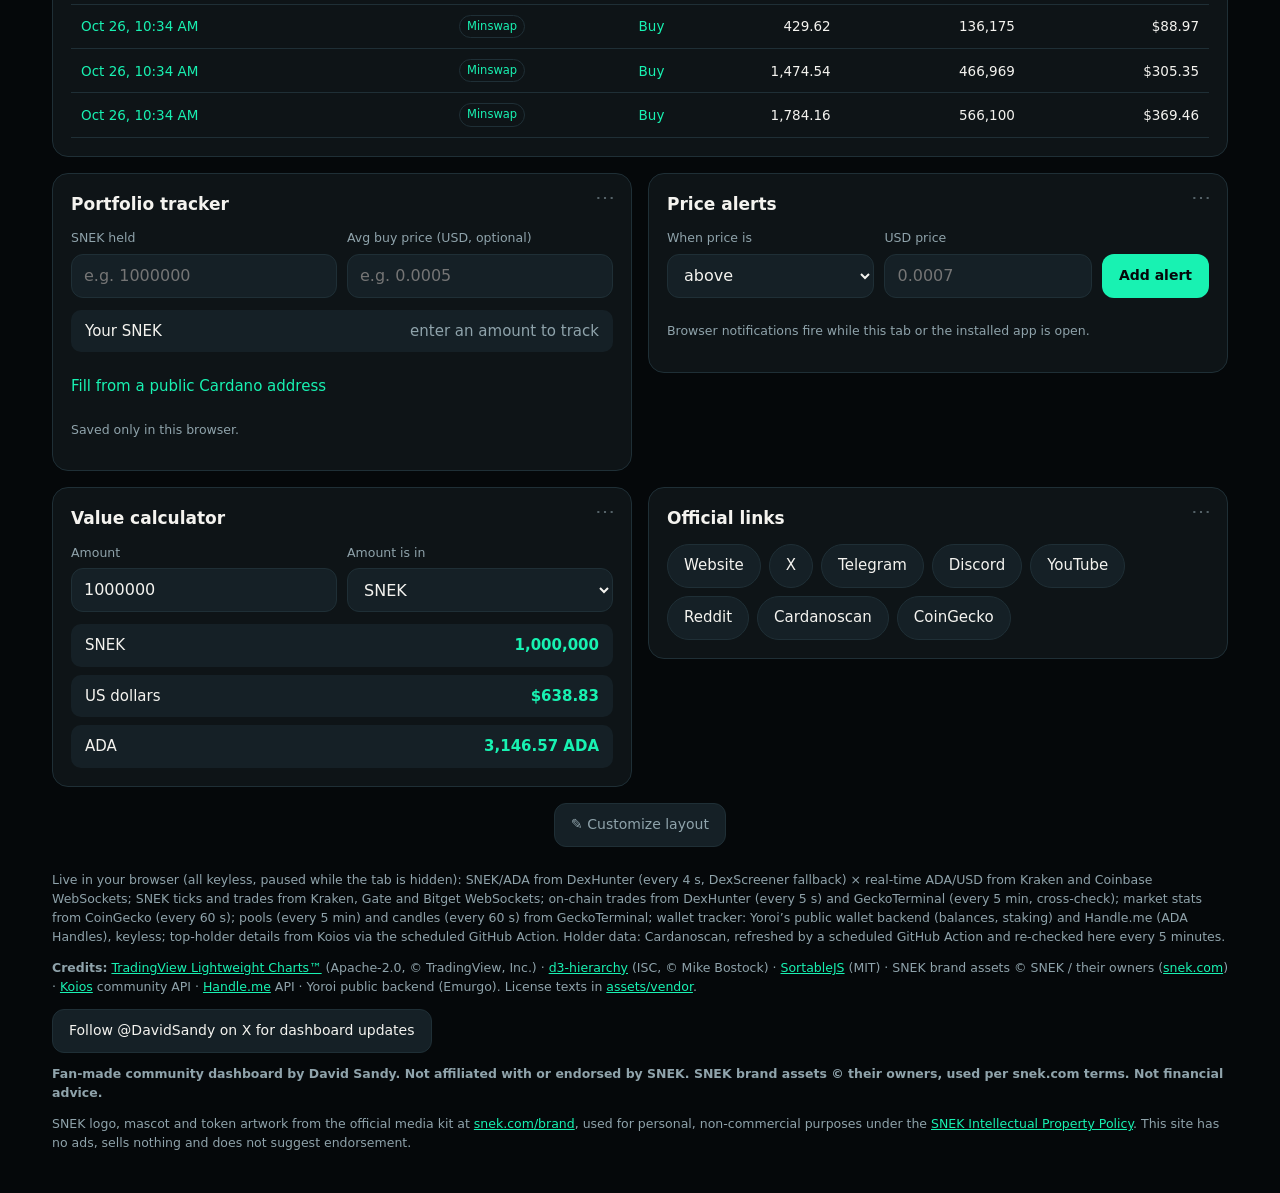
==== commit 4eb57d97: "Press-and-hold drag to reorder without edit mode; wallet tracker v3 (profile card, tabs, donut, bala" ====
--- a/index.html
+++ b/index.html
@@ -122,6 +122,7 @@
     </div>
     <div class="card w" data-w="wfeed" data-tab="wallets" data-title="Whale feed" data-size="12">
       <div class="row between wrap gap"><h2>Whale feed</h2><label class="inline">Trades ≥ <select id="wFeedMin"><option value="500">$500</option><option value="1000">$1,000</option><option value="2000">$2,000</option><option value="5000">$5,000</option><option value="10000">$10,000</option></select></label></div>
+      <div class="feedf" id="wFeedFilters"><div class="seg sm" role="group" aria-label="Feed source"><button type="button" data-fs="all">All</button><button type="button" data-fs="trades">Trades</button><button type="button" data-fs="holders">Top holders</button><button type="button" data-fs="tracked">Tracked</button></div><div class="seg sm" role="group" aria-label="Direction"><button type="button" data-fd="all">Both</button><button type="button" data-fd="buy">Buys / in</button><button type="button" data-fd="sell">Sells / out</button></div></div>
       <p class="muted small" id="wFeedNote"></p>
       <div id="wFeed"><div class="skel h120"></div></div>
       <p class="muted small">Big trades from DexHunter, GeckoTerminal and CEX WebSockets (refreshes every 15 s while open), balance changes of the top-10 holders from the 30-min snapshot, and moves of wallets you track. Tap <b>Wallet</b> to open it in the tracker.</p>
--- a/assets/style.css
+++ b/assets/style.css
@@ -262,3 +262,132 @@
 .utoast{width:max-content;max-width:min(92vw,440px)}
 .lbar .lrow .btn{flex:none}.lbar .lrow .grow{min-width:0}
 body.editing .wgrid>.w.hero{padding-right:0}
+
+/* ===== press-and-hold drag (no edit mode needed) ===== */
+.w.wlift{transform:scale(1.015);box-shadow:0 0 0 2px var(--snek),0 16px 40px rgba(0,0,0,.4)!important;transition:transform .18s cubic-bezier(.2,.8,.2,1),box-shadow .18s;z-index:5}
+body.dragging,body.dragging *{user-select:none!important;-webkit-user-select:none!important;cursor:grabbing!important}
+body:not(.editing) .sortable-fallback{max-height:180px!important;overflow:hidden!important;opacity:1!important;background:var(--card)!important;border:1px solid var(--snek)!important;border-radius:16px;pointer-events:none;box-shadow:0 0 0 1px var(--snek),0 22px 50px rgba(0,0,0,.55)!important}
+body.dragging .wghost{max-height:160px!important;min-height:90px;overflow:hidden}
+@media(pointer:fine){body:not(.editing) .w>h2:first-child,body:not(.editing) .w>.row:first-child h2{cursor:grab}}
+@media(pointer:coarse){.w h2,.w h3{-webkit-touch-callout:none}}
+.hold-hint{font-size:12px;color:var(--muted)}
+
+/* ===== wallet tracker v3 ===== */
+.wav{position:relative;display:inline-grid;place-items:center;flex:none;border-radius:50%;overflow:hidden;background:conic-gradient(from 200deg,hsl(var(--ah) 85% 55%),hsl(var(--ah2) 85% 50%),hsl(var(--ah) 85% 55%));box-shadow:0 0 0 2px var(--card),0 0 0 3px hsl(var(--ah) 70% 50% / .5)}
+.wav-i{font-weight:800;color:#fff;font-size:15px;text-shadow:0 1px 2px rgba(0,0,0,.35);letter-spacing:.5px}
+.wav img{position:absolute;inset:0;width:100%;height:100%;object-fit:cover}
+.wcard{position:relative;isolation:isolate;border-radius:18px;padding:16px;overflow:hidden;border:1px solid color-mix(in srgb,hsl(var(--h1) 70% 50%) 40%,var(--line));background:radial-gradient(120% 140% at 0% 0%,hsl(var(--h1) 80% 45% / .28),transparent 55%),radial-gradient(120% 140% at 100% 100%,hsl(var(--h2) 80% 45% / .22),transparent 55%),var(--card2)}
+.wcard::before{content:"";position:absolute;inset:-40%;z-index:-1;background:conic-gradient(from var(--fxa,0deg),transparent 0 70%,hsl(var(--h1) 90% 60% / .18) 80%,transparent 90%);animation:fxspin 9s linear infinite}
+.wcard-top{display:flex;gap:12px;align-items:center}.wcard-id{min-width:0}.wcard-id .wname{font-size:18px;font-weight:800;overflow-wrap:anywhere}
+.wbadges{display:flex;flex-wrap:wrap;gap:4px;margin:3px 0}.wbadges.r{justify-content:flex-end}
+.wtag{font-size:11px;padding:2px 7px;border-radius:999px;background:color-mix(in srgb,var(--purple) 18%,transparent);color:var(--purple);font-weight:600}
+.wtrack{flex:none}@media(max-width:420px){.wcard-top{flex-wrap:wrap}.wcard-id{flex:1 1 0}.wtrack{flex:1 1 100%}}
+.wcard-bal{margin-top:14px}.wbig{font-size:clamp(28px,7vw,40px);font-weight:900;letter-spacing:-.02em;line-height:1.05;background:linear-gradient(90deg,var(--text),hsl(var(--h1) 85% 65%));-webkit-background-clip:text;background-clip:text;color:transparent}
+.wsub{color:var(--muted);font-size:13px;margin-top:2px}
+.wnote{margin:10px 0 0;padding:8px 10px;border-radius:10px;background:color-mix(in srgb,var(--card) 70%,transparent);font-size:13px}
+.wcard-acts{display:flex;flex-wrap:wrap;gap:6px;margin-top:12px}
+.chipbtn{min-height:36px;padding:0 12px;border-radius:999px;border:1px solid var(--line);background:color-mix(in srgb,var(--card) 75%,transparent);color:var(--text);font:inherit;font-size:13px;cursor:pointer;backdrop-filter:blur(6px);-webkit-backdrop-filter:blur(6px);transition:border-color .2s,transform .12s}
+.chipbtn:hover{border-color:var(--snek)}.chipbtn:active{transform:scale(.95)}
+.wnoteform{display:grid;gap:8px;margin-top:10px;padding:12px;border:1px solid var(--line);border-radius:14px;background:var(--card2)}
+.wnoteform label{display:grid;gap:4px;font-size:12px;color:var(--muted)}
+.wnoteform input,.wnoteform textarea{font:inherit;font-size:16px;color:var(--text);background:var(--card);border:1px solid var(--line);border-radius:10px;padding:8px 10px}
+.wtabs{margin-top:12px;position:relative}.wtabs button{flex:1}
+.wpane{margin-top:12px}.wpane.in{animation:paneIn .35s cubic-bezier(.2,.8,.2,1)}
+@keyframes paneIn{from{opacity:0;transform:translateY(8px)}to{opacity:1;transform:none}}
+.wempty{display:grid;justify-items:center;text-align:center;gap:6px;padding:18px 12px;border:1px dashed var(--line);border-radius:14px;background:color-mix(in srgb,var(--card2) 60%,transparent)}
+.wempty img{opacity:.9}.wempty .btn{margin-top:4px}
+.wstart{margin-top:4px}.wsk{display:flex;align-items:center;gap:8px;opacity:.6}
+.wsk .sk1,.wsk .sk2{display:block;height:10px;border-radius:6px;background:linear-gradient(90deg,var(--skel1),var(--skel2),var(--skel1));background-size:200% 100%;animation:shimmer 1.6s linear infinite}
+.wsk .sk1{width:90px}.wsk .sk2{width:50px}
+.wprofile:has(.wstart){border-top:0;padding-top:0}
+.spill{display:inline-block;padding:4px 10px;border-radius:999px;font-size:12px;font-weight:700}
+.spill.on{background:color-mix(in srgb,var(--snek) 18%,transparent);color:var(--snek)}.spill.off{background:color-mix(in srgb,var(--yellow) 18%,transparent);color:var(--yellow)}
+.stake-head{display:flex;flex-wrap:wrap;align-items:center;gap:10px;margin-bottom:8px}
+.rbars{display:grid;grid-template-columns:repeat(12,1fr);gap:4px;align-items:end;height:110px;padding:6px 0}
+.rbar{display:flex;flex-direction:column;justify-content:flex-end;align-items:center;height:100%;gap:3px}
+.rbar i{display:block;width:100%;border-radius:5px 5px 2px 2px;background:linear-gradient(var(--snek),var(--snek2));transform-origin:bottom;animation:barUp .6s cubic-bezier(.2,.8,.2,1) both}
+.rbar span{font-size:9px;color:var(--muted)}
+.rbar:nth-child(n){animation-delay:calc(var(--i,0)*40ms)}
+@keyframes barUp{from{transform:scaleY(0)}to{transform:scaleY(1)}}
+.hdonut{display:flex;flex-wrap:wrap;align-items:center;gap:16px;margin:6px 0 12px}
+.donutwrap{position:relative;width:150px;height:150px;flex:none}
+.donut{width:100%;height:100%;transform:rotate(-90deg)}
+.donut circle{fill:none;stroke-width:14}.donut .dbg{stroke:var(--line)}
+.dseg{stroke-linecap:butt;animation:dIn .8s cubic-bezier(.2,.8,.2,1) both;transition:stroke-width .2s}
+.dseg:hover{stroke-width:18}
+@keyframes dIn{from{opacity:0;stroke-dasharray:0 300}}
+.dcenter{position:absolute;inset:0;display:grid;place-content:center;text-align:center}.dcenter b{font-size:18px}
+.dlegend{list-style:none;margin:0;padding:0;display:grid;gap:4px;font-size:13px;flex:1;min-width:150px}
+.dlegend li{display:flex;align-items:center;gap:8px}.dlegend i{width:10px;height:10px;border-radius:3px;flex:none}.dlegend span{margin-left:auto}
+.wvalchart{height:200px;margin-top:6px}
+.seg.sm button{min-height:34px;font-size:13px;padding:0 10px}
+.tline{list-style:none;margin:0;padding:0 0 0 8px;position:relative}
+.tline::before{content:"";position:absolute;left:13px;top:6px;bottom:6px;width:2px;background:linear-gradient(var(--snek),var(--line))}
+.tday{font-size:12px;font-weight:800;color:var(--muted);text-transform:uppercase;letter-spacing:.06em;padding:12px 0 4px 22px}
+.titem a{display:grid;grid-template-columns:auto 1fr auto;gap:10px;align-items:center;padding:8px 6px;border-radius:10px;color:var(--text);text-decoration:none;transition:background .2s}
+.titem a:hover{background:var(--card2)}
+.tdot{width:12px;height:12px;border-radius:50%;background:var(--muted);box-shadow:0 0 0 3px var(--card);position:relative;z-index:1}
+.titem.in .tdot{background:var(--snek);box-shadow:0 0 0 3px var(--card),0 0 10px var(--snek)}.titem.out .tdot{background:var(--red)}
+.tmain{display:grid;min-width:0}.tval{display:grid;text-align:right}
+.wcardmini{grid-template-columns:auto 1fr auto auto!important;border-color:color-mix(in srgb,hsl(var(--h1) 70% 50%) 30%,var(--line));background:linear-gradient(110deg,hsl(var(--h1) 70% 45% / .12),transparent 50%),var(--card2)}
+@media(min-width:500px){.wcardmini{grid-template-columns:auto 1fr 90px auto auto!important}}
+.pbadge{font-size:11px;font-weight:700;padding:2px 6px;border-radius:6px;background:var(--card);color:var(--muted)}
+.pbadge.up{color:var(--snek);background:color-mix(in srgb,var(--snek) 14%,transparent)}.pbadge.down{color:var(--red);background:color-mix(in srgb,var(--red) 14%,transparent)}
+.tagfilter{margin-bottom:8px}
+.feedf{display:flex;flex-wrap:wrap;gap:6px;margin:8px 0}
+.wfi{border-left:3px solid var(--line)}.wfi.up{border-left-color:var(--snek)}.wfi.down{border-left-color:var(--red)}
+.wfbar{height:4px;border-radius:3px;background:var(--line);margin-top:5px;overflow:hidden}.wfbar i{display:block;height:100%;background:linear-gradient(90deg,var(--snek2),var(--snek))}
+.wfi.down .wfbar i{background:linear-gradient(90deg,#a3283a,var(--red))}
+
+/* ===== site-wide effects ===== */
+@property --fxa{syntax:"<angle>";initial-value:0deg;inherits:false}
+@keyframes fxspin{to{--fxa:360deg;transform:rotate(360deg)}}
+@keyframes shimmer{to{background-position:-200% 0}}
+.card{position:relative;transition:border-color .3s,box-shadow .3s,transform .25s cubic-bezier(.2,.8,.2,1)}
+/* animated gradient border on the hero and wallet search */
+.hero,.w[data-w="wsearch"]{border-color:transparent;background:linear-gradient(var(--card),var(--card)) padding-box,conic-gradient(from var(--fxa),var(--snek),var(--cyan),var(--purple),var(--snek)) border-box;animation:fxborder 8s linear infinite}
+@keyframes fxborder{to{--fxa:360deg}}
+/* glass header + bars */
+.top,.tabs,.lbar,.wmenu,.utoast,.coach{backdrop-filter:blur(14px) saturate(1.4);-webkit-backdrop-filter:blur(14px) saturate(1.4)}
+/* cursor spotlight + tilt (mouse only) */
+@media(pointer:fine) and (prefers-reduced-motion:no-preference){
+  .card:not(.wghost)::after{content:"";position:absolute;inset:0;border-radius:inherit;pointer-events:none;opacity:0;transition:opacity .3s;background:radial-gradient(420px circle at var(--mx,50%) var(--my,50%),color-mix(in srgb,var(--snek) 9%,transparent),transparent 45%)}
+  .card:hover::after{opacity:1}
+  .card:hover{border-color:color-mix(in srgb,var(--snek) 35%,var(--line));box-shadow:0 10px 34px rgba(0,0,0,.25),0 0 0 1px color-mix(in srgb,var(--snek) 12%,transparent)}
+  .card.tilt{transform:perspective(900px) rotateX(var(--rx,0deg)) rotateY(var(--ry,0deg)) translateY(-2px)}
+  .hero:hover,.w[data-w="wsearch"]:hover{border-color:transparent}
+  .btn.primary:hover{box-shadow:0 0 0 3px var(--glow),0 6px 22px color-mix(in srgb,var(--snek) 35%,transparent)}
+}
+body.editing .card:not(.wghost)::after,body.dragging .card:not(.wghost)::after{display:none}
+body.editing .card.tilt,body.dragging .card.tilt{transform:none}
+/* parallax hero glow */
+.hero{overflow:hidden;isolation:isolate}
+.hero::before{content:"";position:absolute;width:340px;height:340px;right:-90px;top:-120px;z-index:-1;border-radius:50%;background:radial-gradient(circle,color-mix(in srgb,var(--snek) 22%,transparent),transparent 65%);transform:translate3d(0,var(--py,0px),0);pointer-events:none}
+.hero .mascot,.hero img.hero-img{transform:translate3d(0,calc(var(--py,0px)*-.5),0)}
+/* sliding tab indicator */
+.tabs{--ti:0}
+.tabs::after{content:"";position:absolute;top:0;left:0;height:3px;width:calc(100%/6);border-radius:0 0 4px 4px;background:var(--snek);box-shadow:0 0 12px var(--snek);transform:translateX(calc(var(--ti)*100%));transition:transform .35s cubic-bezier(.2,.8,.2,1)}
+@media(min-width:900px){.tabs::after{display:none}}
+.tabs a.on span{animation:tabPop .35s cubic-bezier(.2,.8,.2,1)}
+@keyframes tabPop{50%{transform:scale(1.25) translateY(-2px)}}
+/* scroll progress */
+.scrollbar{position:fixed;top:0;left:0;height:2px;width:100%;transform-origin:0 50%;transform:scaleX(var(--sp,0));background:linear-gradient(90deg,var(--snek),var(--cyan),var(--purple));z-index:60;pointer-events:none}
+/* gradient text title */
+.top h1{background:linear-gradient(90deg,var(--text) 30%,var(--snek),var(--cyan),var(--text) 70%);background-size:300% 100%;-webkit-background-clip:text;background-clip:text;color:transparent;animation:titleSheen 12s ease-in-out infinite}
+@keyframes titleSheen{50%{background-position:100% 0}}
+.logo{transition:transform .3s cubic-bezier(.3,1.6,.5,1);cursor:pointer}.logo:hover{transform:rotate(-12deg) scale(1.1)}.logo.wiggle{animation:wig .4s}
+@keyframes wig{25%{transform:rotate(-15deg)}75%{transform:rotate(15deg)}}
+/* kpi hover lift + number glow on change */
+.kpi{transition:transform .2s,border-color .2s}
+@media(pointer:fine){.kpi:hover{transform:translateY(-2px);border-color:color-mix(in srgb,var(--snek) 40%,var(--line))}}
+/* confetti + snake game */
+.confetti{position:fixed;inset:0;pointer-events:none;z-index:200}
+.snakegame{position:fixed;inset:0;z-index:150;display:grid;place-items:center;background:rgba(0,0,0,.6);backdrop-filter:blur(6px);-webkit-backdrop-filter:blur(6px)}
+.snakebox{background:var(--card);border:1px solid var(--snek);border-radius:18px;padding:14px;display:grid;gap:8px;justify-items:center;box-shadow:0 0 40px var(--glow);max-width:94vw}
+.snakebox canvas{width:min(320px,84vw);height:min(320px,84vw);border-radius:10px;background:var(--bg);touch-action:none;image-rendering:pixelated}
+.snakepad{display:grid;grid-template-columns:repeat(3,52px);gap:6px}.snakepad button{min-height:44px}
+@media(prefers-reduced-motion:reduce){
+  .hero,.w[data-w="wsearch"],.wcard::before,.top h1{animation:none!important}
+  .wpane.in,.rbar i,.dseg,.tabs a.on span{animation:none!important}
+  .tabs::after{transition:none}.hero::before{transform:none}.card{transition:none}
+}
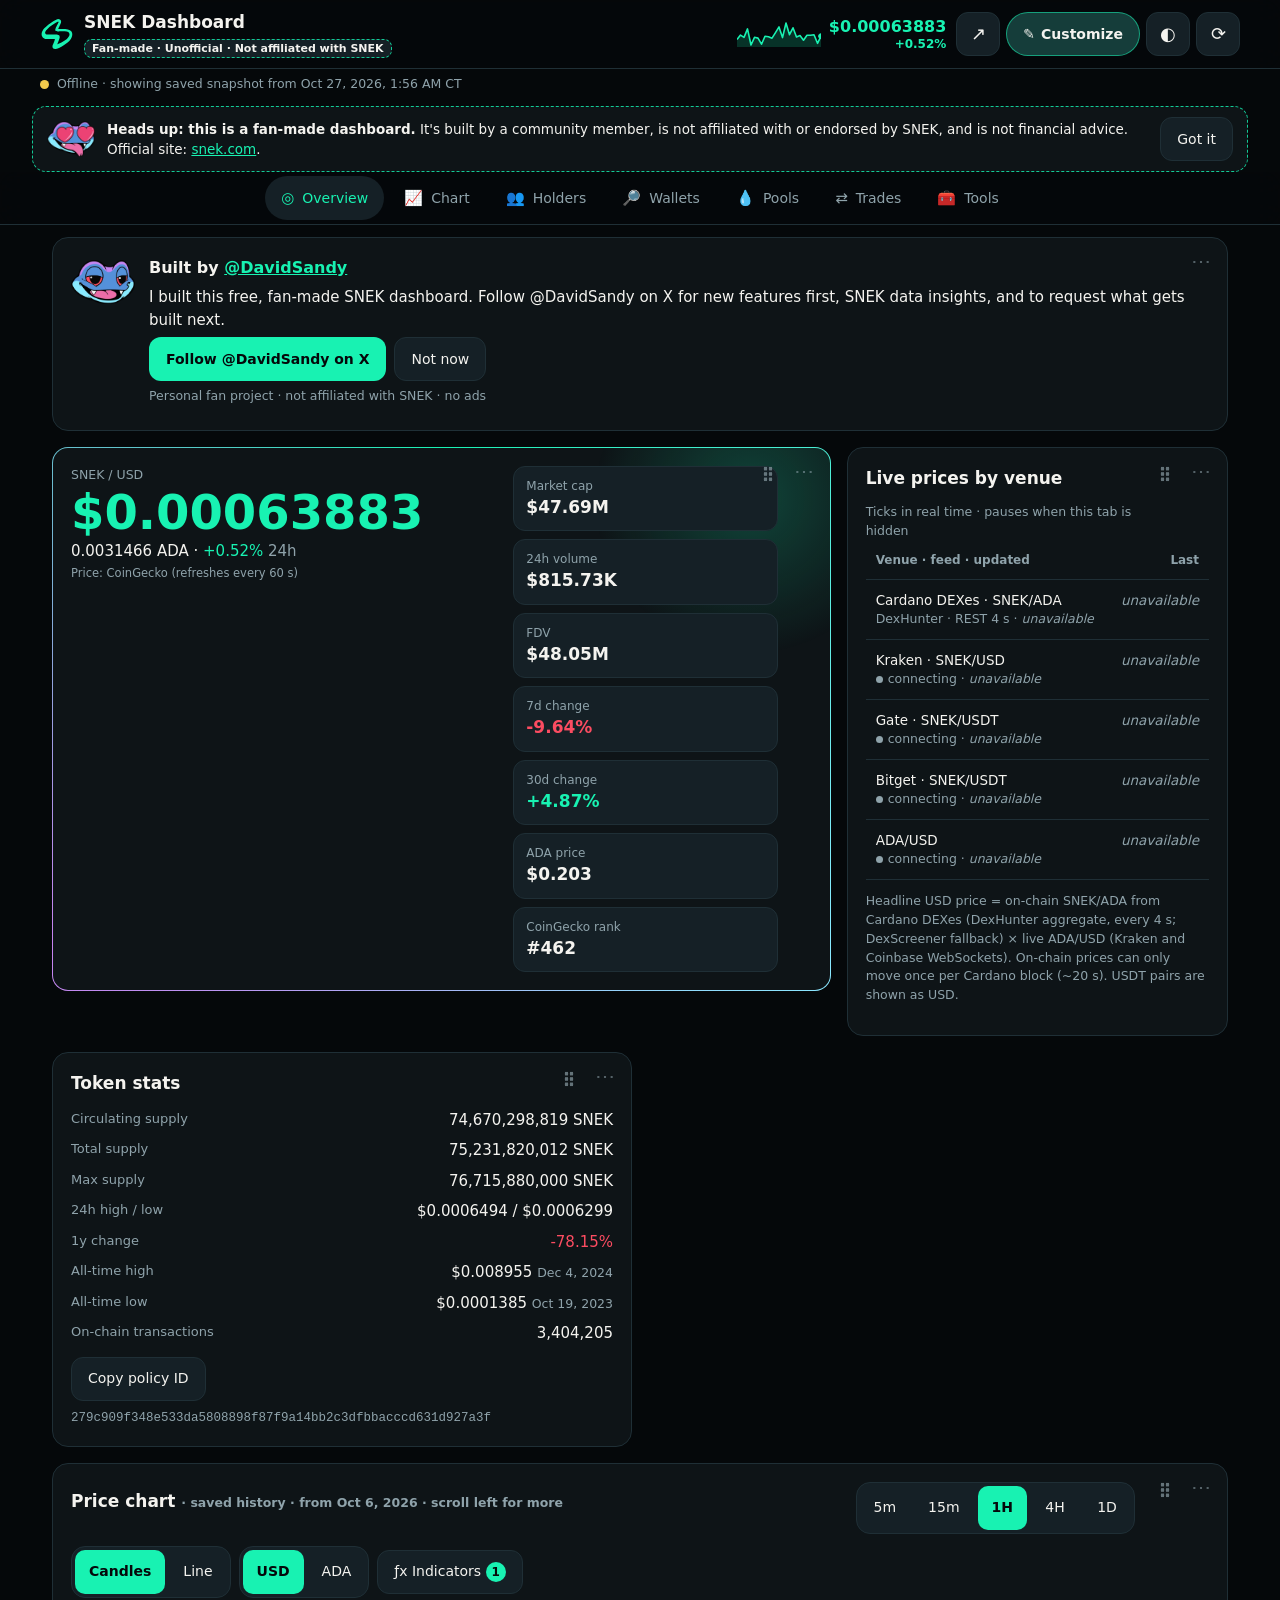
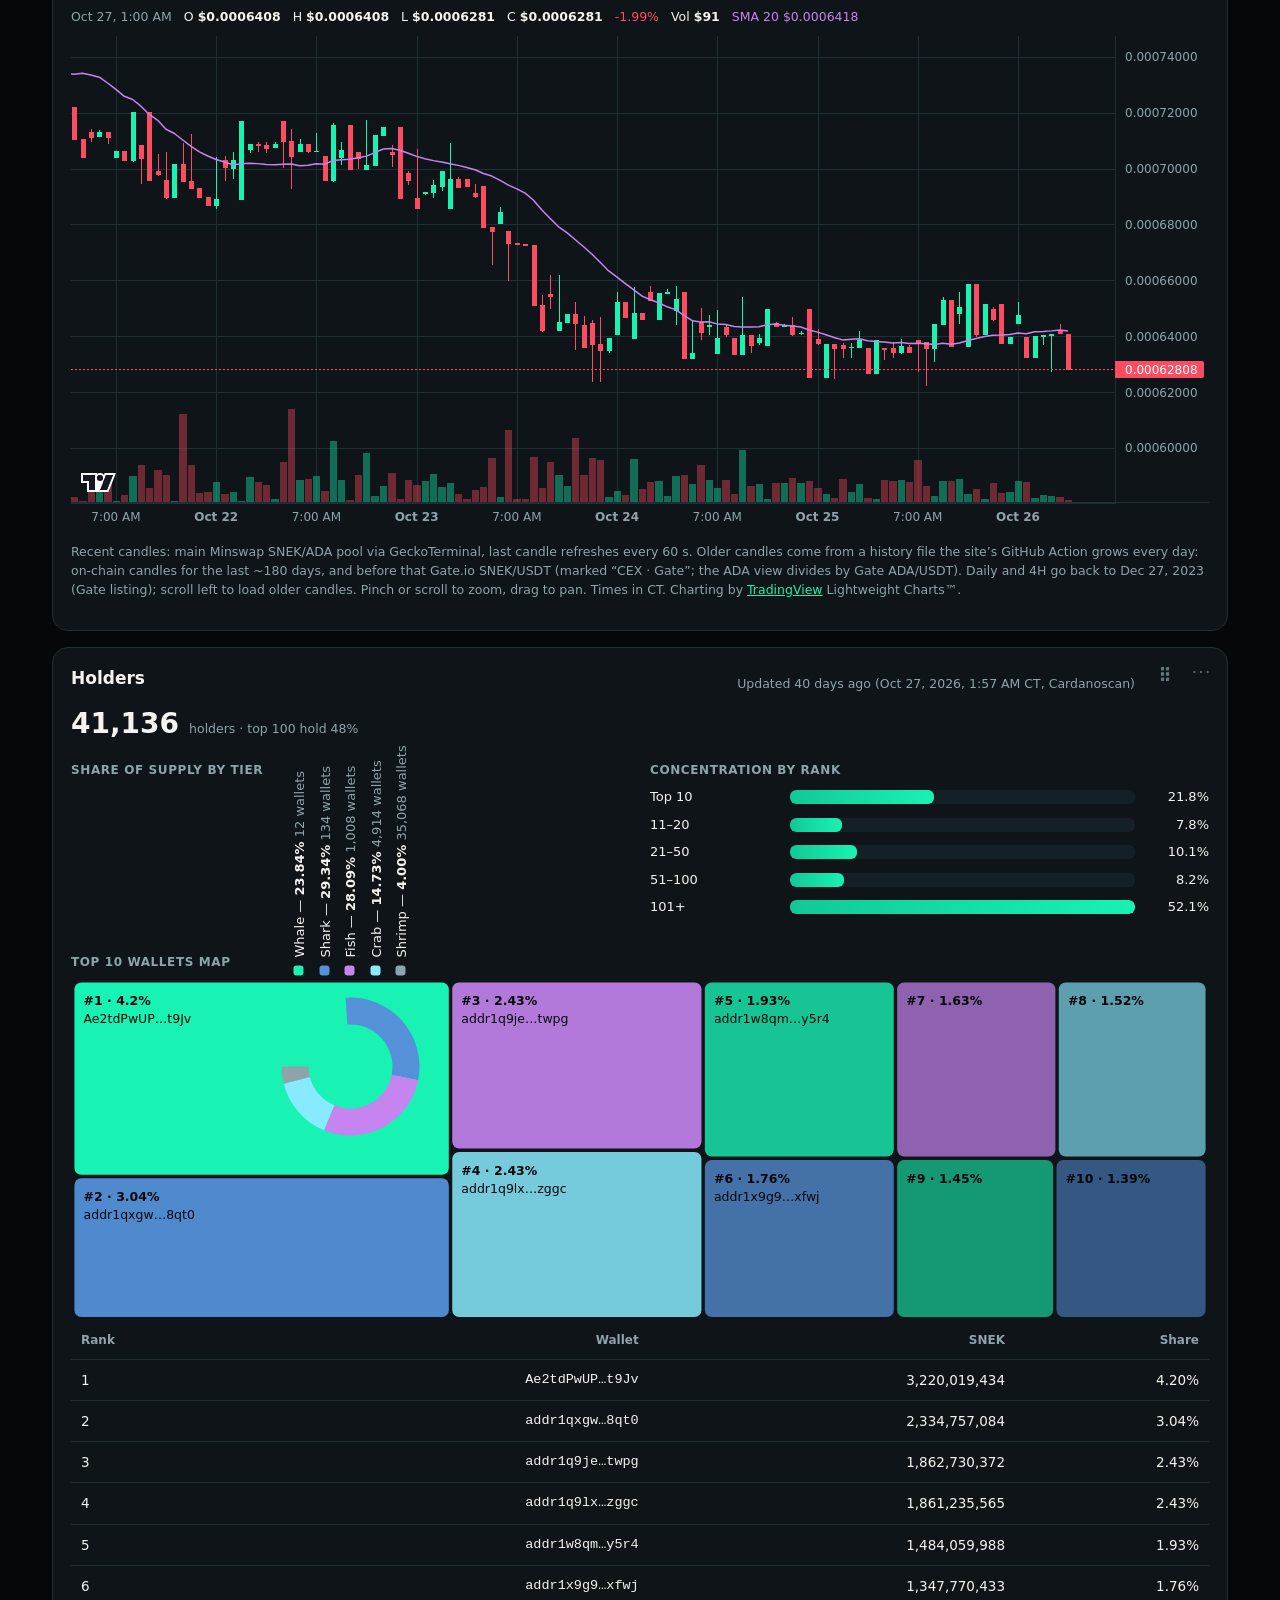
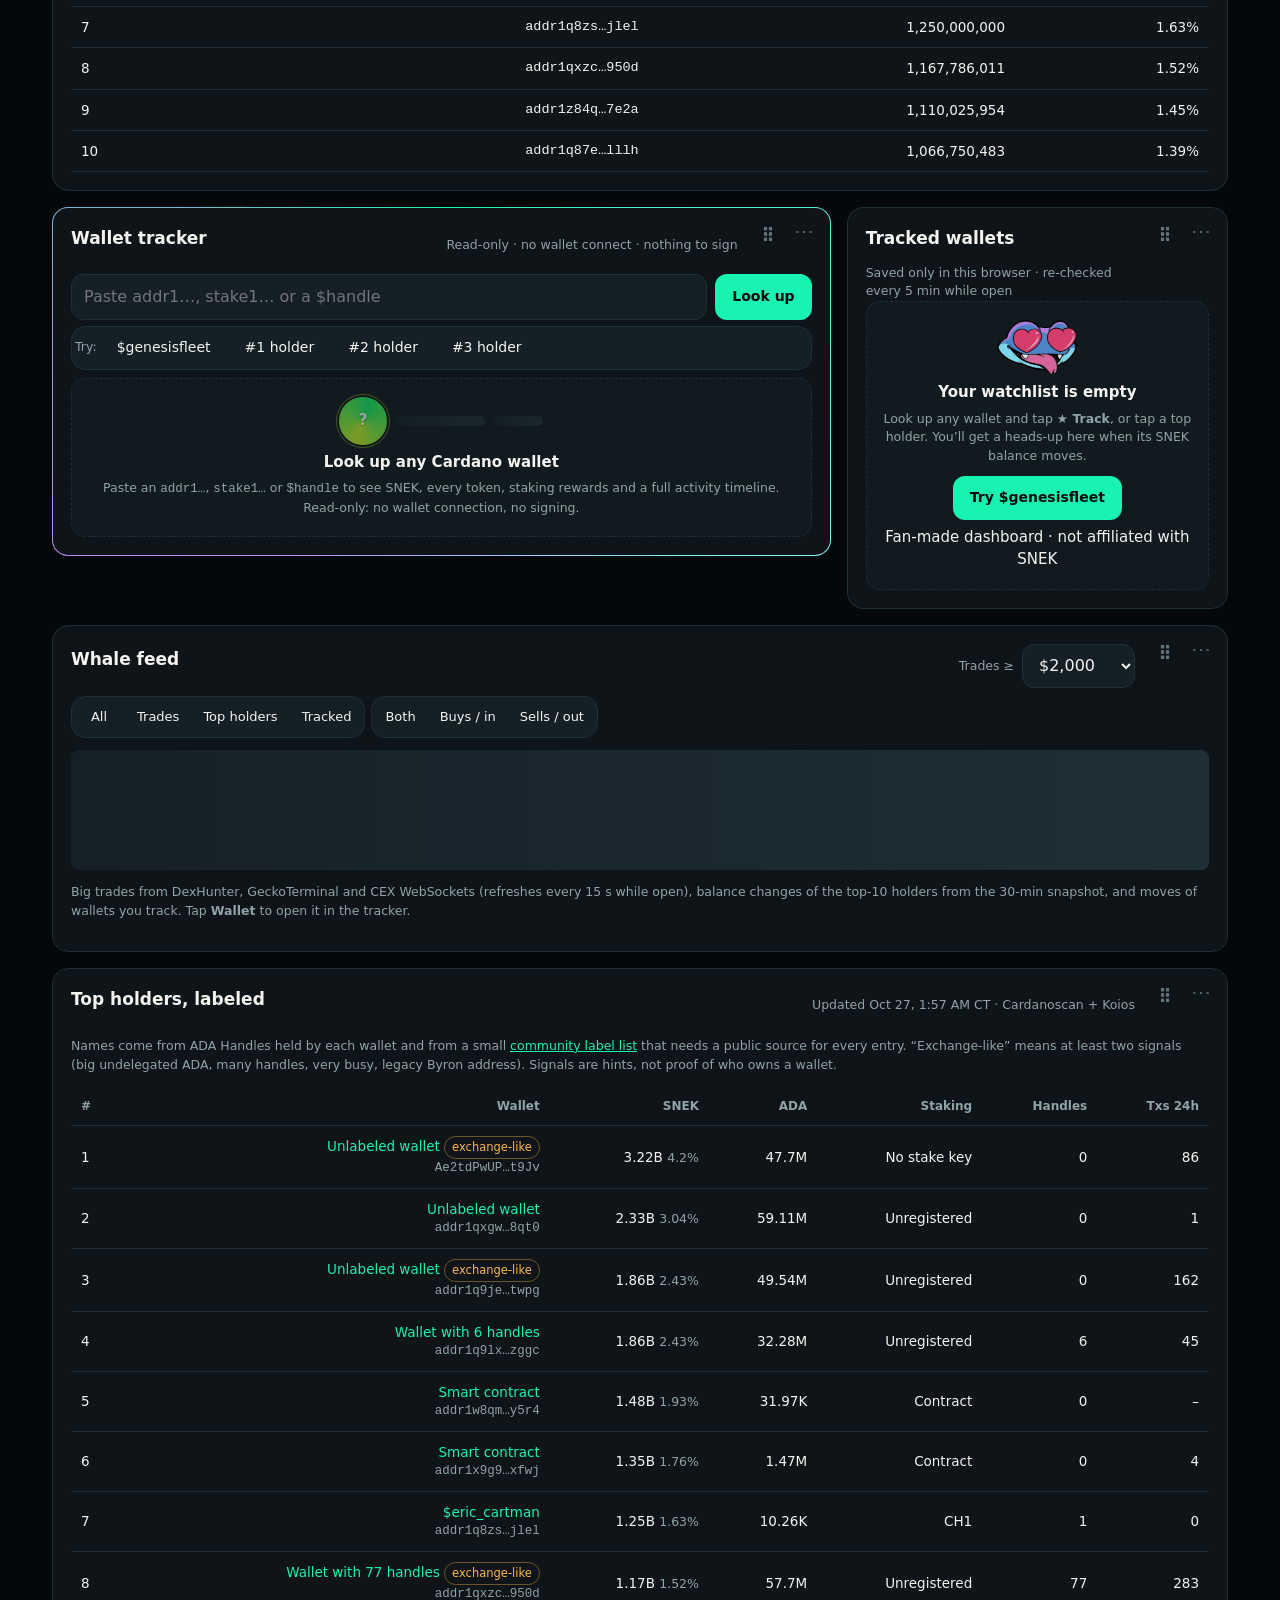
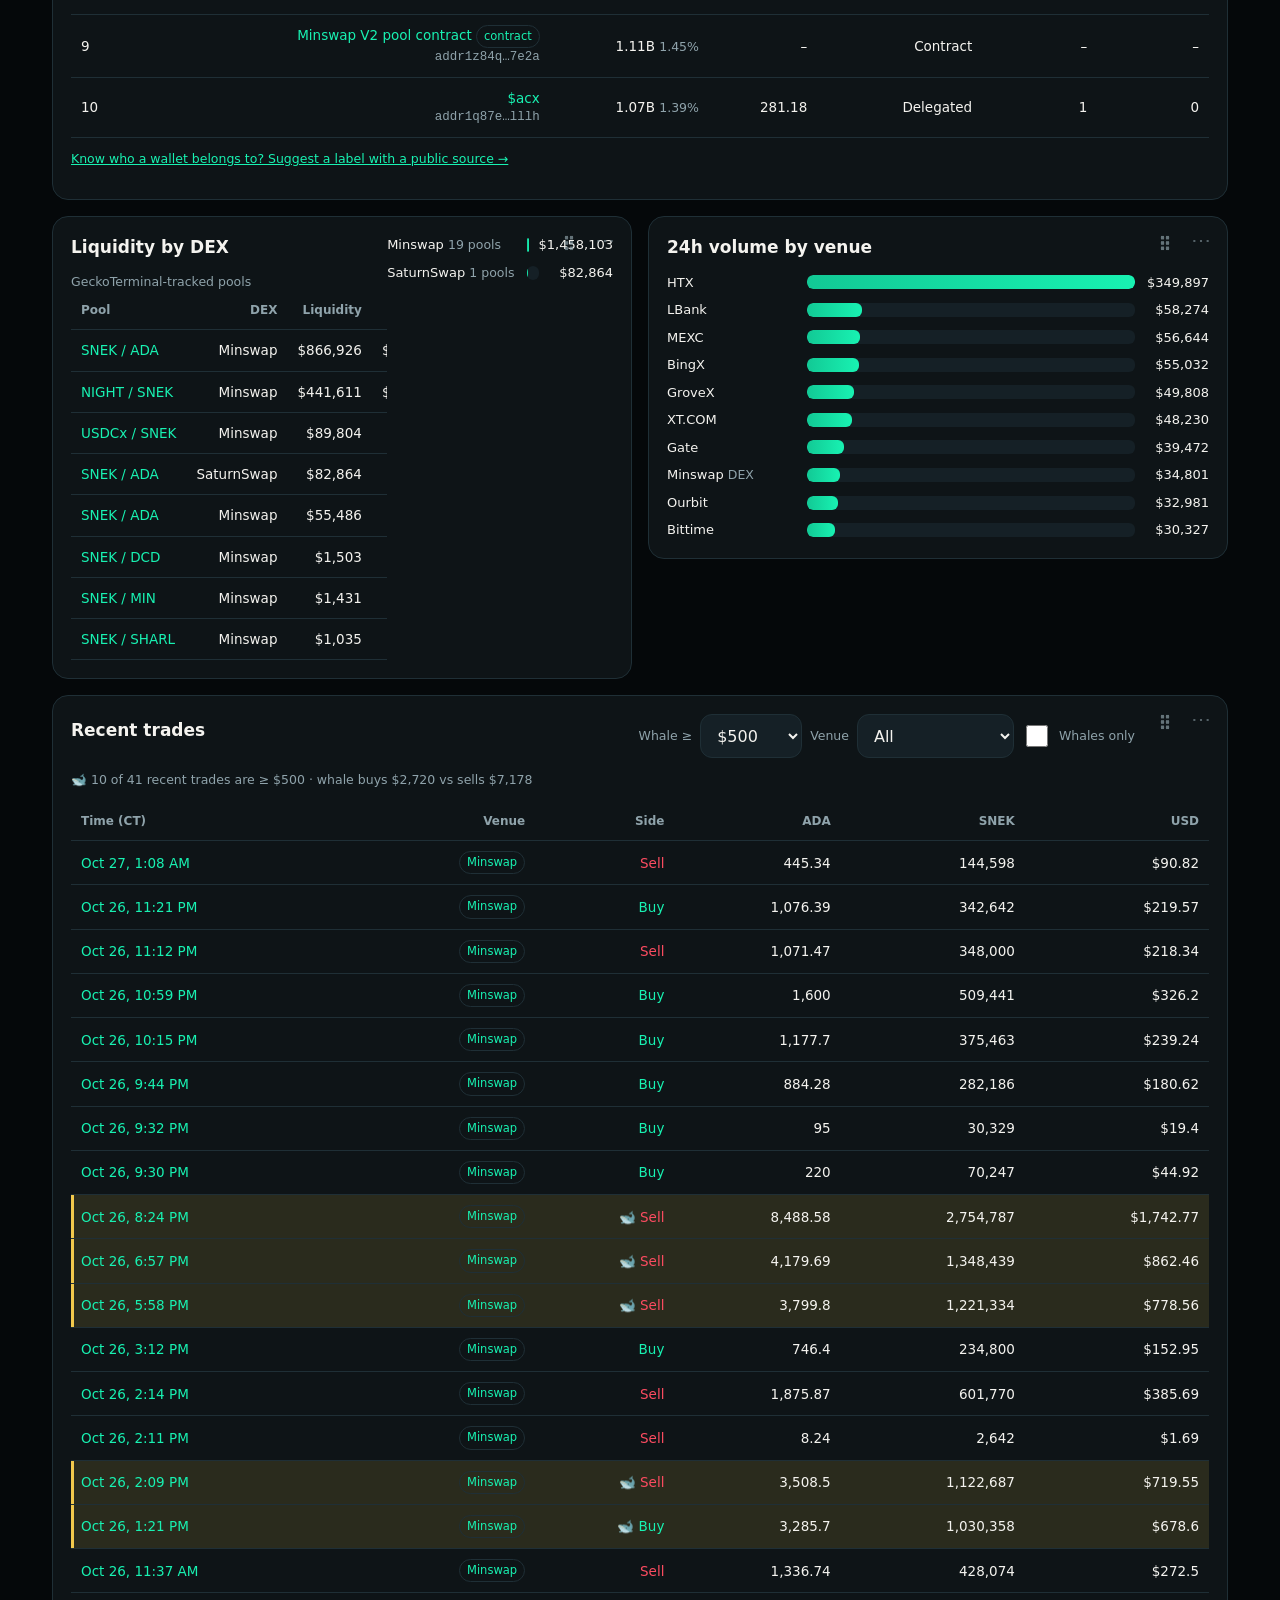
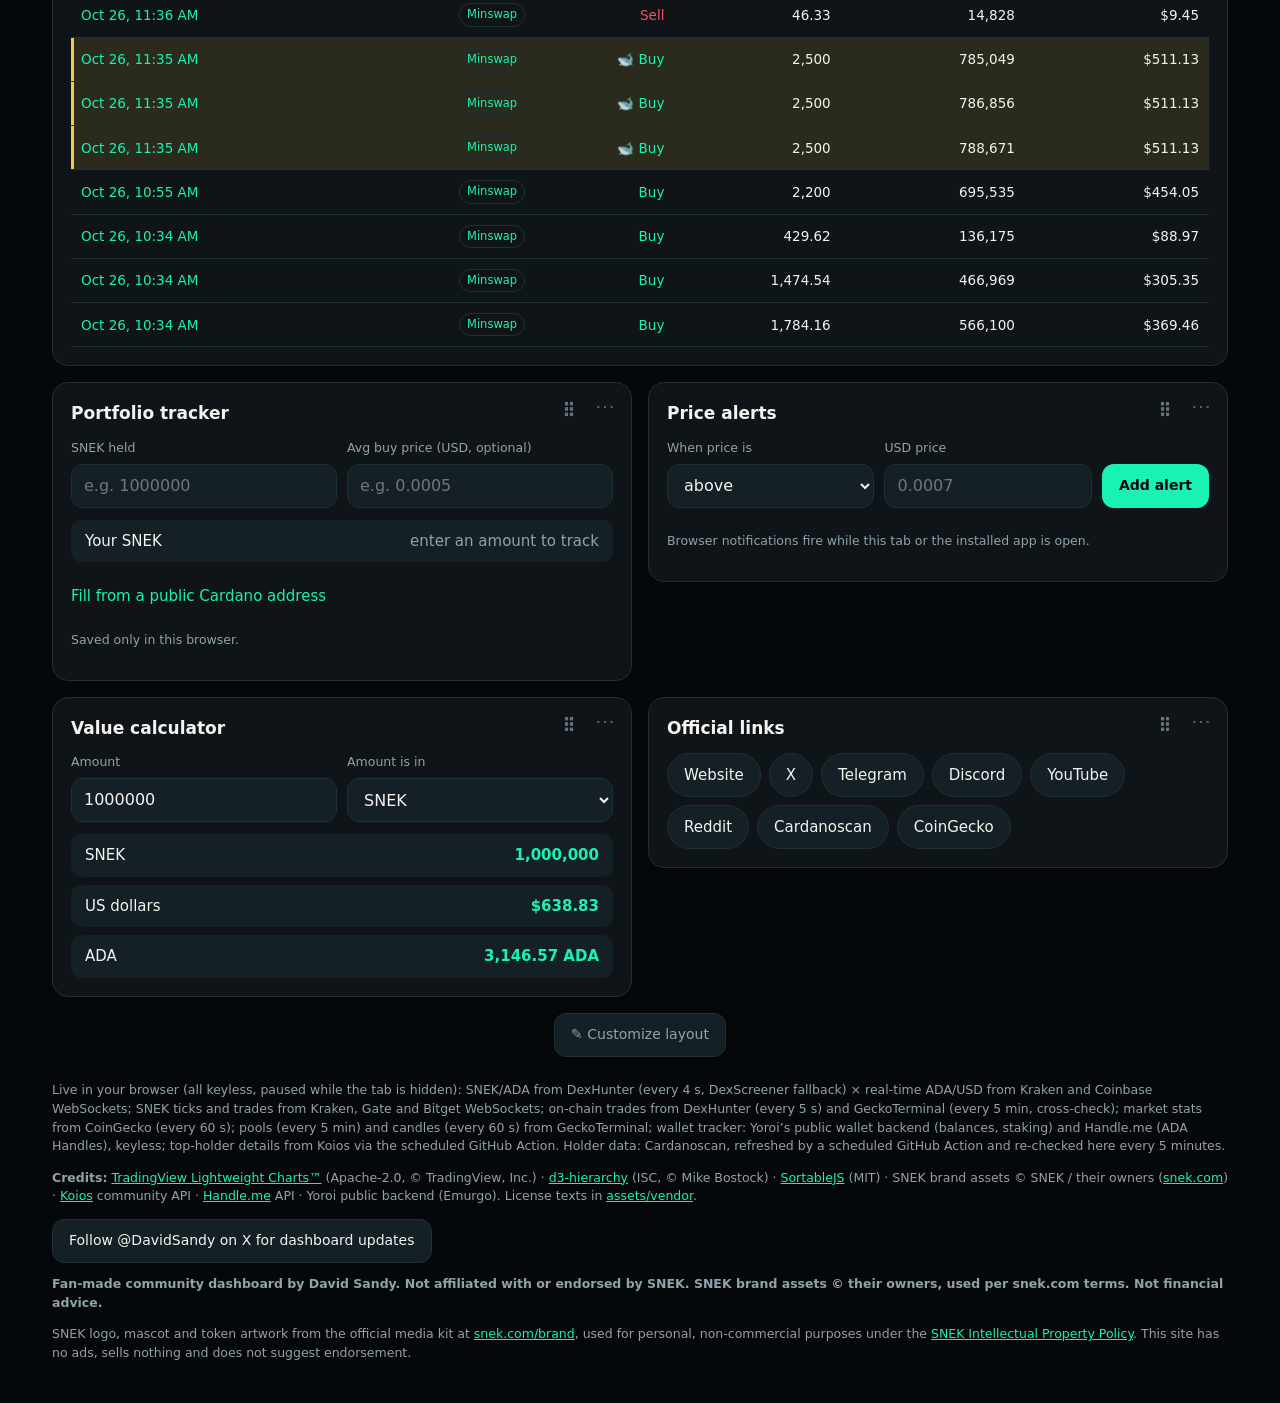
==== commit 8a4b2381: "Mouse resize: corner/right/bottom handles, column-snapped width, stepped height, live ghost with siz" ====
--- a/index.html
+++ b/index.html
@@ -70,12 +70,12 @@
         <span class="mono small muted">279c909f348e533da5808898f87f9a14bb2c3dfbbacccd631d927a3f</span>
       </div>
     </div>
-    <div class="card w follow" id="followCard" hidden data-w="follow" data-tab="overview" data-title="Built by @DavidSandy" data-size="6">
+    <div class="card w follow" id="followCard" data-w="follow" data-tab="overview" data-title="Built by @DavidSandy" data-size="12">
       <img src="assets/brand/snek-face-happy.webp" alt="" width="64" height="44" loading="lazy">
       <div class="grow">
         <div class="ftitle">Built by <a href="https://x.com/DavidSandy" target="_blank" rel="noopener">@DavidSandy</a></div>
         <p>I built this free, fan-made SNEK dashboard. Follow @DavidSandy on X for new features first, SNEK data insights, and to request what gets built next.</p>
-        <div class="row gap wrap"><a class="btn primary" href="https://x.com/intent/follow?screen_name=DavidSandy" target="_blank" rel="noopener">Follow @DavidSandy on X</a><button class="btn" id="followClose" type="button">Not now</button></div>
+        <div class="row gap wrap"><a class="btn primary" href="https://x.com/intent/follow?screen_name=DavidSandy" target="_blank" rel="noopener">Follow @DavidSandy on X</a><button class="btn" id="followClose" type="button">Not now</button><button class="btn fexpand" id="followOpen" type="button" aria-label="Show more">More</button></div>
         <p class="muted small">Personal fan project · not affiliated with SNEK · no ads</p>
       </div>
     </div>
--- a/assets/style.css
+++ b/assets/style.css
@@ -227,7 +227,7 @@
 .wkebab span{display:block;transform:translateY(-3px)}
 .w:hover>.wkebab,.wkebab:focus-visible,.wkebab[aria-expanded=true]{opacity:1;background:var(--card2);border-color:var(--line)}
 body.editing .wkebab{display:none}
-.wgrid>.w>.row:first-child,.wgrid>.w>h2:first-child,.wgrid>.w.hero>div:first-child:not(.wctl){padding-right:34px}
+.wgrid>.w>.row:first-child,.wgrid>.w>h2:first-child,.wgrid>.w.hero>div:first-child:not(.wctl){padding-right:74px}
 .wmenu{position:fixed;z-index:80;min-width:210px;padding:6px;border-radius:14px;border:1px solid var(--line);background:color-mix(in srgb,var(--card) 88%,transparent);backdrop-filter:blur(16px);-webkit-backdrop-filter:blur(16px);box-shadow:0 14px 40px rgba(0,0,0,.4);opacity:0;transform:translateY(-4px) scale(.98);transform-origin:top right;transition:opacity .14s,transform .14s}
 .wmenu.open{opacity:1;transform:none}
 .wmenu .wmh{font-size:12px;color:var(--muted);padding:6px 10px 4px}
@@ -391,3 +391,66 @@
   .wpane.in,.rbar i,.dseg,.tabs a.on span{animation:none!important}
   .tabs::after{transition:none}.hero::before{transform:none}.card{transition:none}
 }
+
+/* always-visible drag grip (instant drag on mouse and touch; no edit mode) */
+.wgrip{position:absolute;top:8px;right:46px;z-index:3;width:32px;height:36px;display:grid;place-items:center;border-radius:10px;color:var(--muted);cursor:grab;touch-action:none;user-select:none;-webkit-user-select:none;-webkit-touch-callout:none;opacity:.7;transition:opacity .15s,background .15s,color .15s}
+.wgrip:hover,.w:hover>.wgrip{opacity:1;background:var(--card2);color:var(--snek)}
+.wgrip:active{cursor:grabbing;transform:scale(.92)}
+.pinned>.wgrip,body.editing .wgrip{display:none}
+.wgrid>.w.pinned>.row:first-child,.wgrid>.w.pinned>h2:first-child{padding-right:34px}
+@media(pointer:fine){body:not(.editing) .wgrid>.w:not(.pinned)>h2,body:not(.editing) .wgrid>.w:not(.pinned)>.row:first-child h2,body:not(.editing) .wgrid>.w:not(.pinned)>.row:first-child h3{cursor:grab;user-select:none}}
+.updbar{position:fixed;left:50%;bottom:calc(76px + env(safe-area-inset-bottom));transform:translate(-50%,20px);opacity:0;z-index:120;display:flex;align-items:center;gap:10px;padding:8px 8px 8px 14px;border-radius:14px;background:var(--card);border:1px solid var(--snek);box-shadow:0 12px 30px rgba(0,0,0,.4);font-size:14px;transition:transform .3s,opacity .3s;width:max-content;max-width:92vw}
+.updbar.show{transform:translate(-50%,0);opacity:1}
+.updbar .btn{min-height:36px}
+@media(min-width:900px){.updbar{bottom:24px}}
+.wgrip::before{content:"";width:10px;height:16px;background:radial-gradient(circle,currentColor 1.7px,transparent 2.1px) 0 0/5px 5.33px;opacity:.95}
+@media(pointer:coarse){.wgrip{opacity:.9;color:color-mix(in srgb,var(--snek) 55%,var(--muted))}}
+/* drop slots while dragging */
+body.dragging .wgrid>.w:not(.wghost):not(.pinned){outline:2px dashed color-mix(in srgb,var(--snek) 45%,transparent);outline-offset:3px;animation:dropPulse 1.4s ease-in-out infinite}
+@keyframes dropPulse{50%{outline-color:color-mix(in srgb,var(--snek) 90%,transparent);box-shadow:0 0 18px var(--glow)}}
+body.dragging .wgrid>.w.wtarget{outline:3px solid var(--snek)!important;outline-offset:3px;box-shadow:0 0 0 6px var(--glow),0 0 32px color-mix(in srgb,var(--snek) 45%,transparent)!important;animation:none}
+body.dragging .wgrid>.w.pinned{outline:2px dashed color-mix(in srgb,var(--red) 65%,transparent);outline-offset:3px;opacity:.55;cursor:no-drop!important}
+body.dragging .wgrid>.w.pinned::after{display:flex!important;content:"📌 Pinned · can’t drop here";position:absolute;inset:auto 10px 10px auto;padding:4px 10px;border-radius:999px;background:var(--card2);border:1px solid color-mix(in srgb,var(--red) 60%,transparent);color:var(--red);font-size:12px;font-weight:700;opacity:1;width:auto;height:auto;z-index:4}
+body.dragging .wgrid>.w.wnodrop{opacity:.4}
+body.dragging .wghost{animation:ghostPulse 1s ease-in-out infinite}
+@keyframes ghostPulse{50%{background:color-mix(in srgb,var(--snek) 20%,transparent)!important}}
+@media(prefers-reduced-motion:reduce){body.dragging .wgrid>.w,body.dragging .wghost{animation:none!important}}
+
+/* ===== resize with the mouse (wide screens) ===== */
+.rzlayer{position:absolute;z-index:25;pointer-events:none}
+.rzlayer[hidden]{display:none}
+.rzh{position:absolute;pointer-events:auto;touch-action:none}
+.rz-e{top:24px;bottom:24px;right:-5px;width:10px;cursor:ew-resize}
+.rz-s{left:24px;right:24px;bottom:-5px;height:10px;cursor:ns-resize}
+.rz-e::after,.rz-s::after{content:"";position:absolute;border-radius:3px;background:var(--snek);opacity:0;transition:opacity .15s}
+.rz-e::after{top:50%;left:3px;width:4px;height:44px;transform:translateY(-50%)}
+.rz-s::after{left:50%;top:3px;height:4px;width:44px;transform:translateX(-50%)}
+.rz-e:hover::after,.rz-s:hover::after{opacity:.85}
+.rz-se{right:-4px;bottom:-4px;width:22px;height:22px;cursor:nwse-resize;display:grid;place-items:center}
+.rz-se i{width:12px;height:12px;border-right:2.5px solid var(--muted);border-bottom:2.5px solid var(--muted);border-bottom-right-radius:4px;opacity:.75;transition:border-color .15s,opacity .15s}
+.rz-se:hover i{border-color:var(--snek);opacity:1}
+.rzlayer.touch .rz-se{width:44px;height:44px;right:-8px;bottom:-8px}
+.rzlayer.touch .rz-se i{width:18px;height:18px;border-width:3px;border-color:var(--snek)}
+body.resizing,body.resizing *{user-select:none!important;-webkit-user-select:none!important}
+body.rzm-e,body.rzm-e *{cursor:ew-resize!important}body.rzm-s,body.rzm-s *{cursor:ns-resize!important}body.rzm-se,body.rzm-se *{cursor:nwse-resize!important}
+.rzghost{position:absolute;z-index:26;pointer-events:none;border:2px dashed var(--snek);border-radius:16px;background:color-mix(in srgb,var(--snek) 8%,transparent);box-shadow:0 0 0 4px var(--glow),0 0 28px color-mix(in srgb,var(--snek) 30%,transparent);transition:width .08s,height .08s}
+.rzlabel{position:absolute;right:10px;bottom:10px;padding:5px 10px;border-radius:999px;background:var(--snek);color:var(--onSnek);font-weight:800;font-size:13px;white-space:nowrap;box-shadow:0 4px 14px rgba(0,0,0,.35)}
+body.resizing .wgrid>.w{transition:none}
+@media(min-width:900px){
+  .wgrid>.w.wsized{height:var(--h);overflow:auto;overscroll-behavior:contain;scrollbar-width:thin}
+  .wgrid>.w.wsized[data-w="chart"]{display:flex;flex-direction:column;overflow:hidden}
+  .wgrid>.w.wsized[data-w="chart"]>*{flex:none}
+  .wgrid>.w.wsized[data-w="chart"]>.tvchart{flex:1 1 0;min-height:200px;height:auto!important}
+}
+@media(max-width:899px){.rzlayer,.rzghost{display:none!important}}
+@media(prefers-reduced-motion:reduce){.rzghost{transition:none}}
+
+/* follow card: pinned on top; "Not now" makes it a slim bar */
+.follow .fexpand{display:none}
+.follow.compact{align-items:center;padding-top:10px;padding-bottom:10px}
+.follow.compact img{width:36px;height:auto;margin-top:0}
+.follow.compact .grow{display:flex;flex-wrap:wrap;align-items:center;gap:8px 14px}
+.follow.compact p,.follow.compact #followClose{display:none}
+.follow.compact .fexpand{display:inline-flex;align-items:center}
+.follow.compact .row{margin:0}.follow.compact .btn{min-height:36px;font-size:13px}
+body.editing .wgrid>.w.wsized{height:auto}
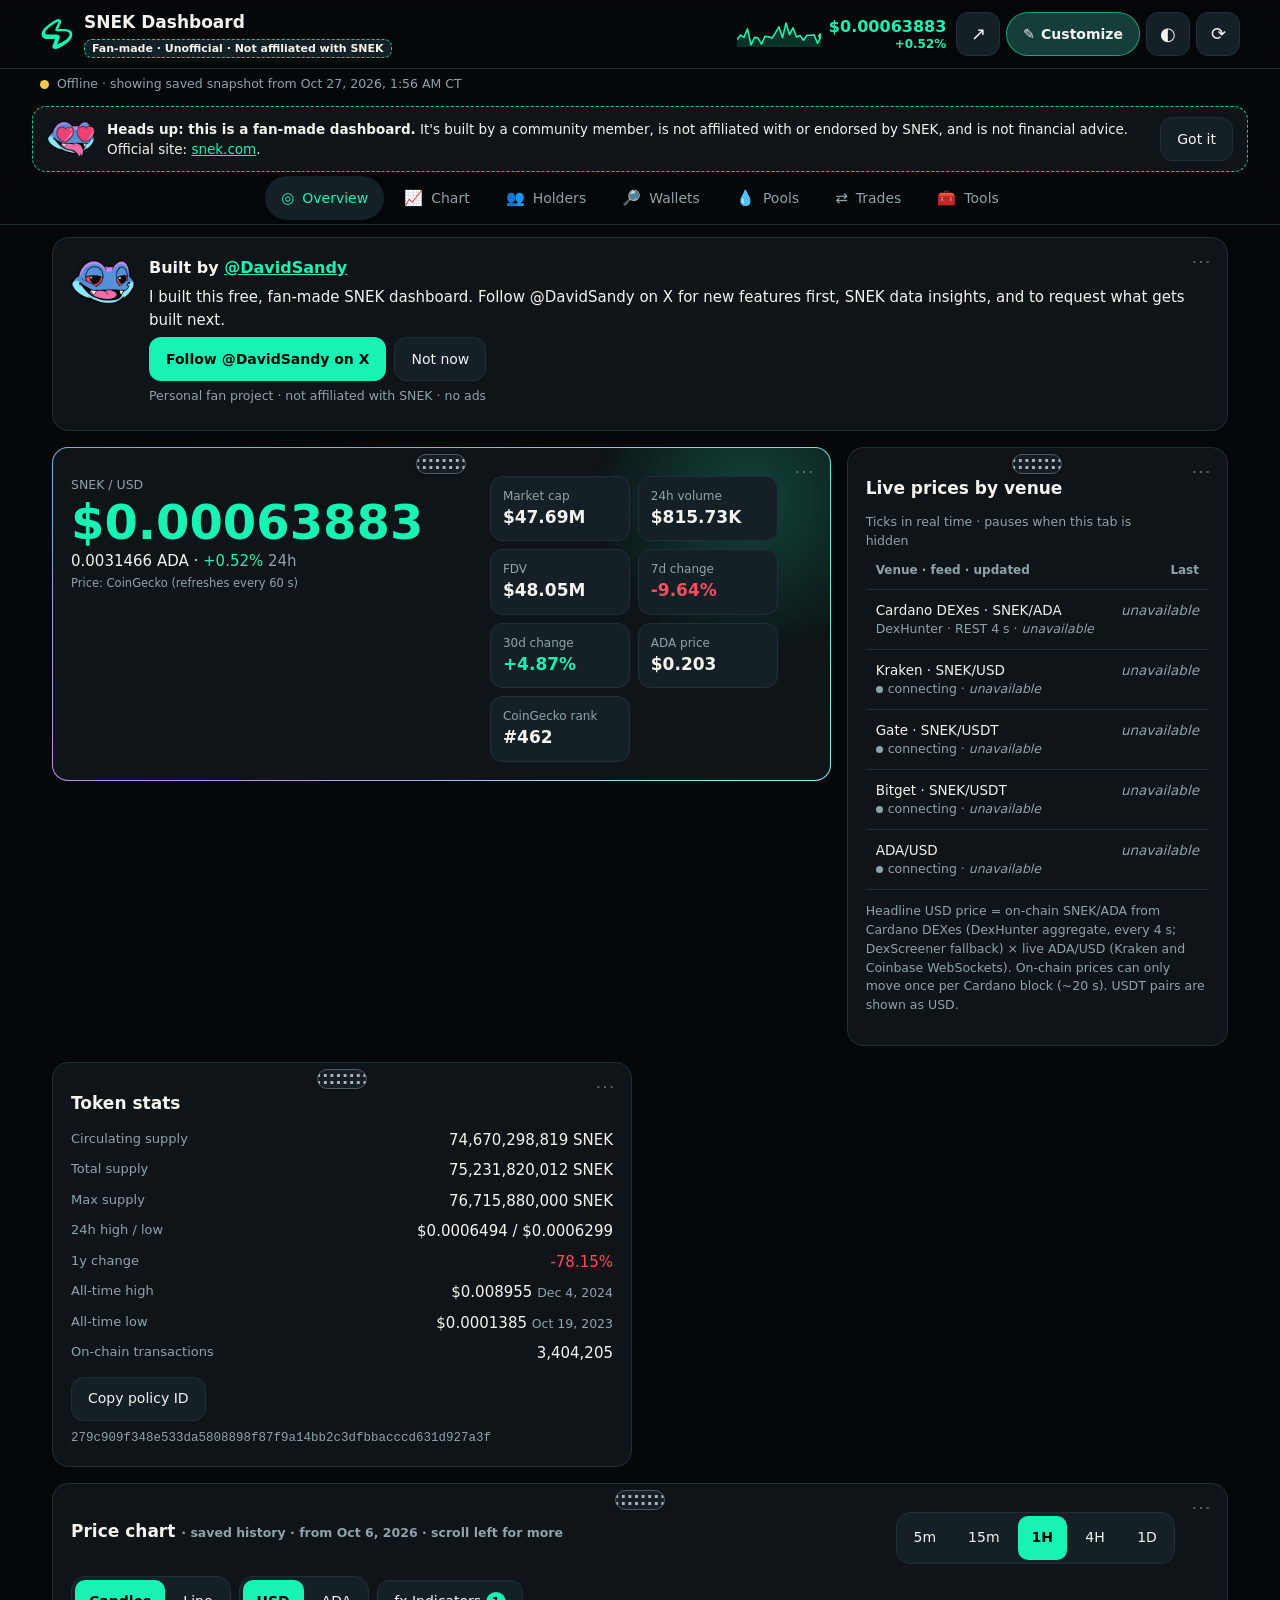
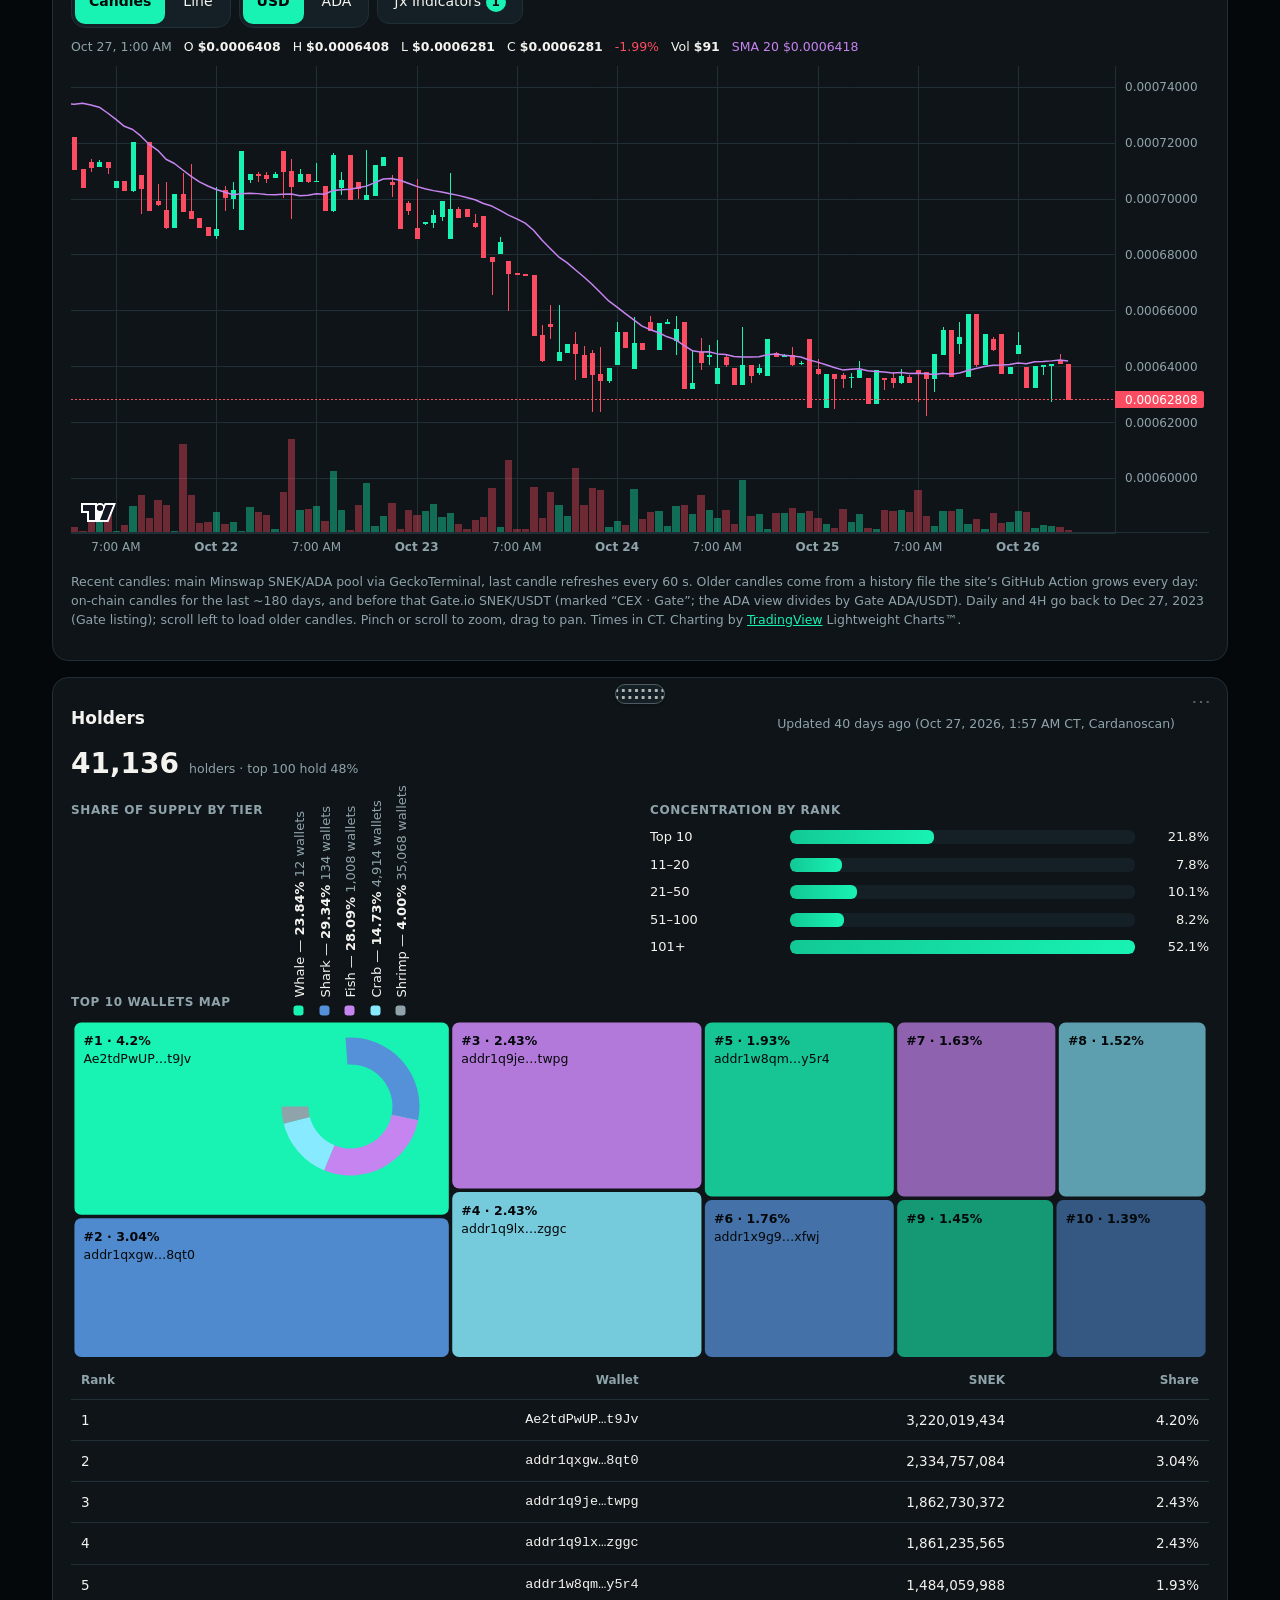
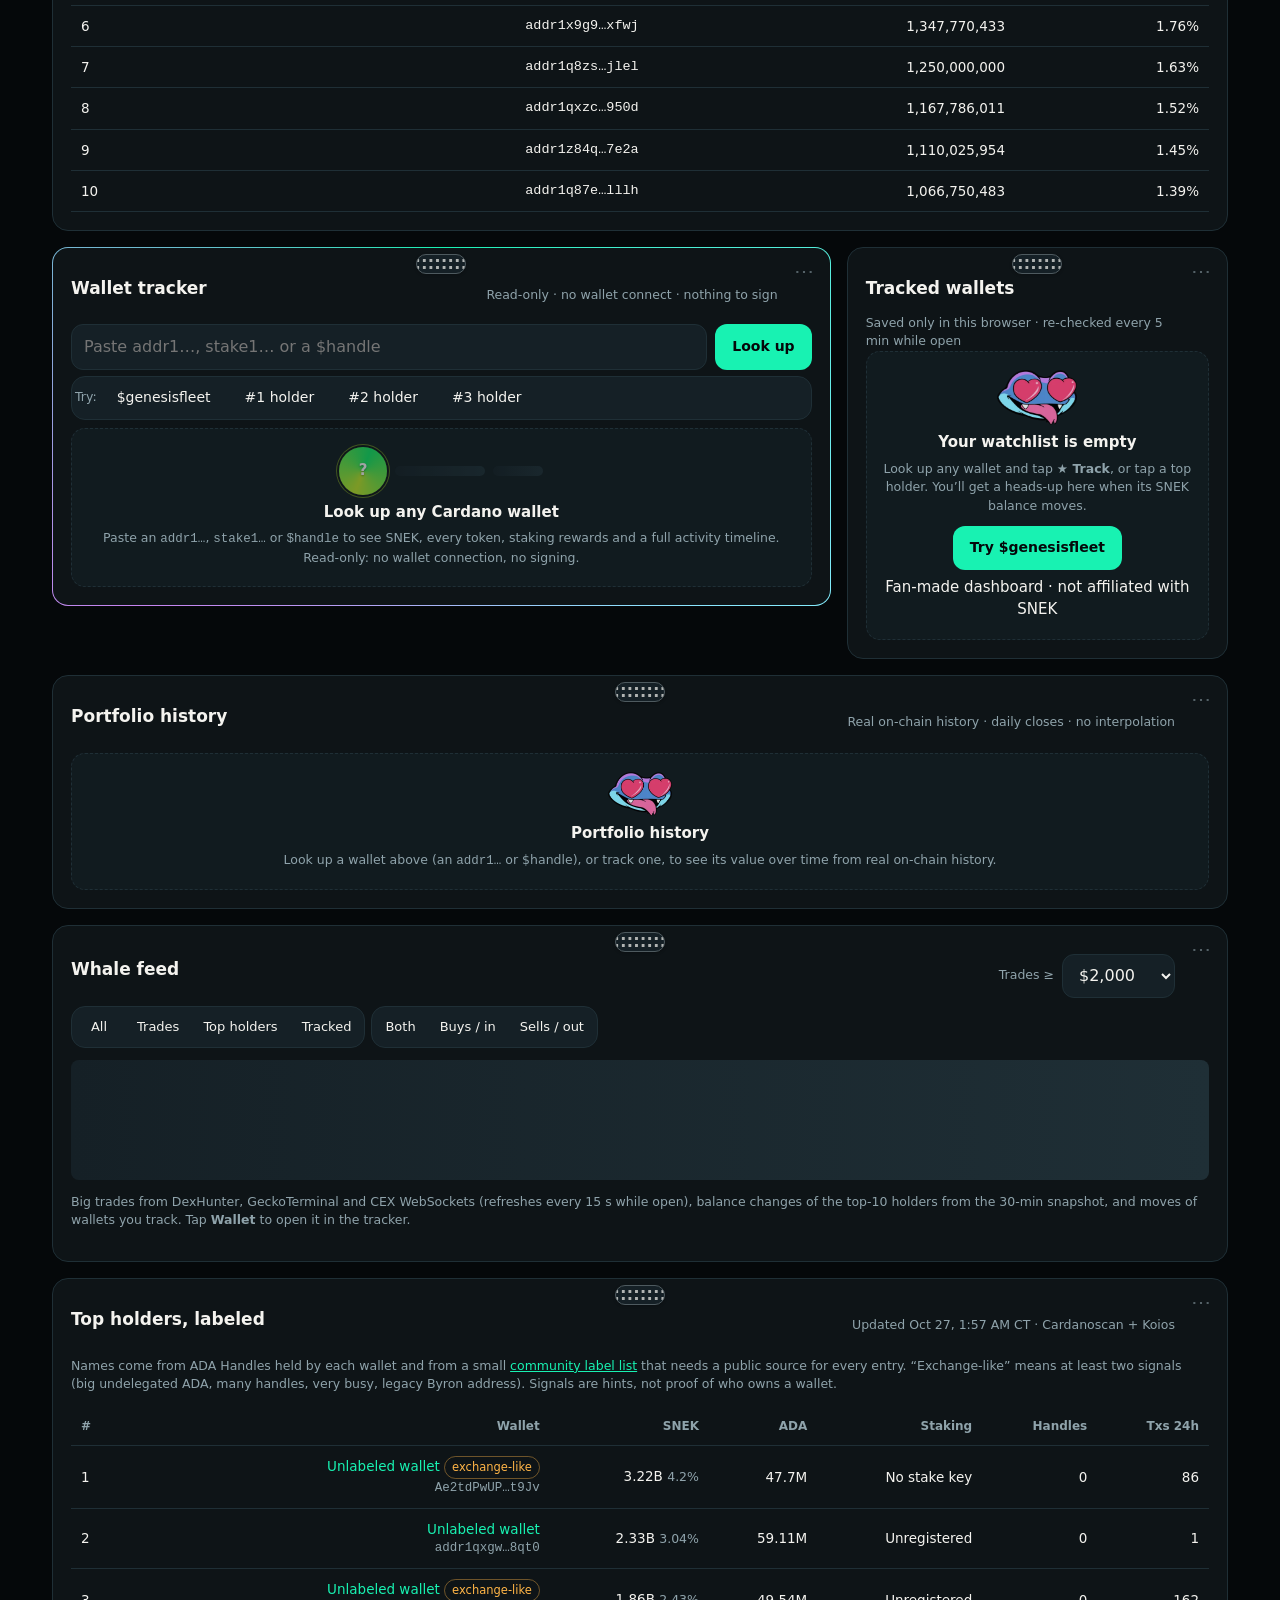
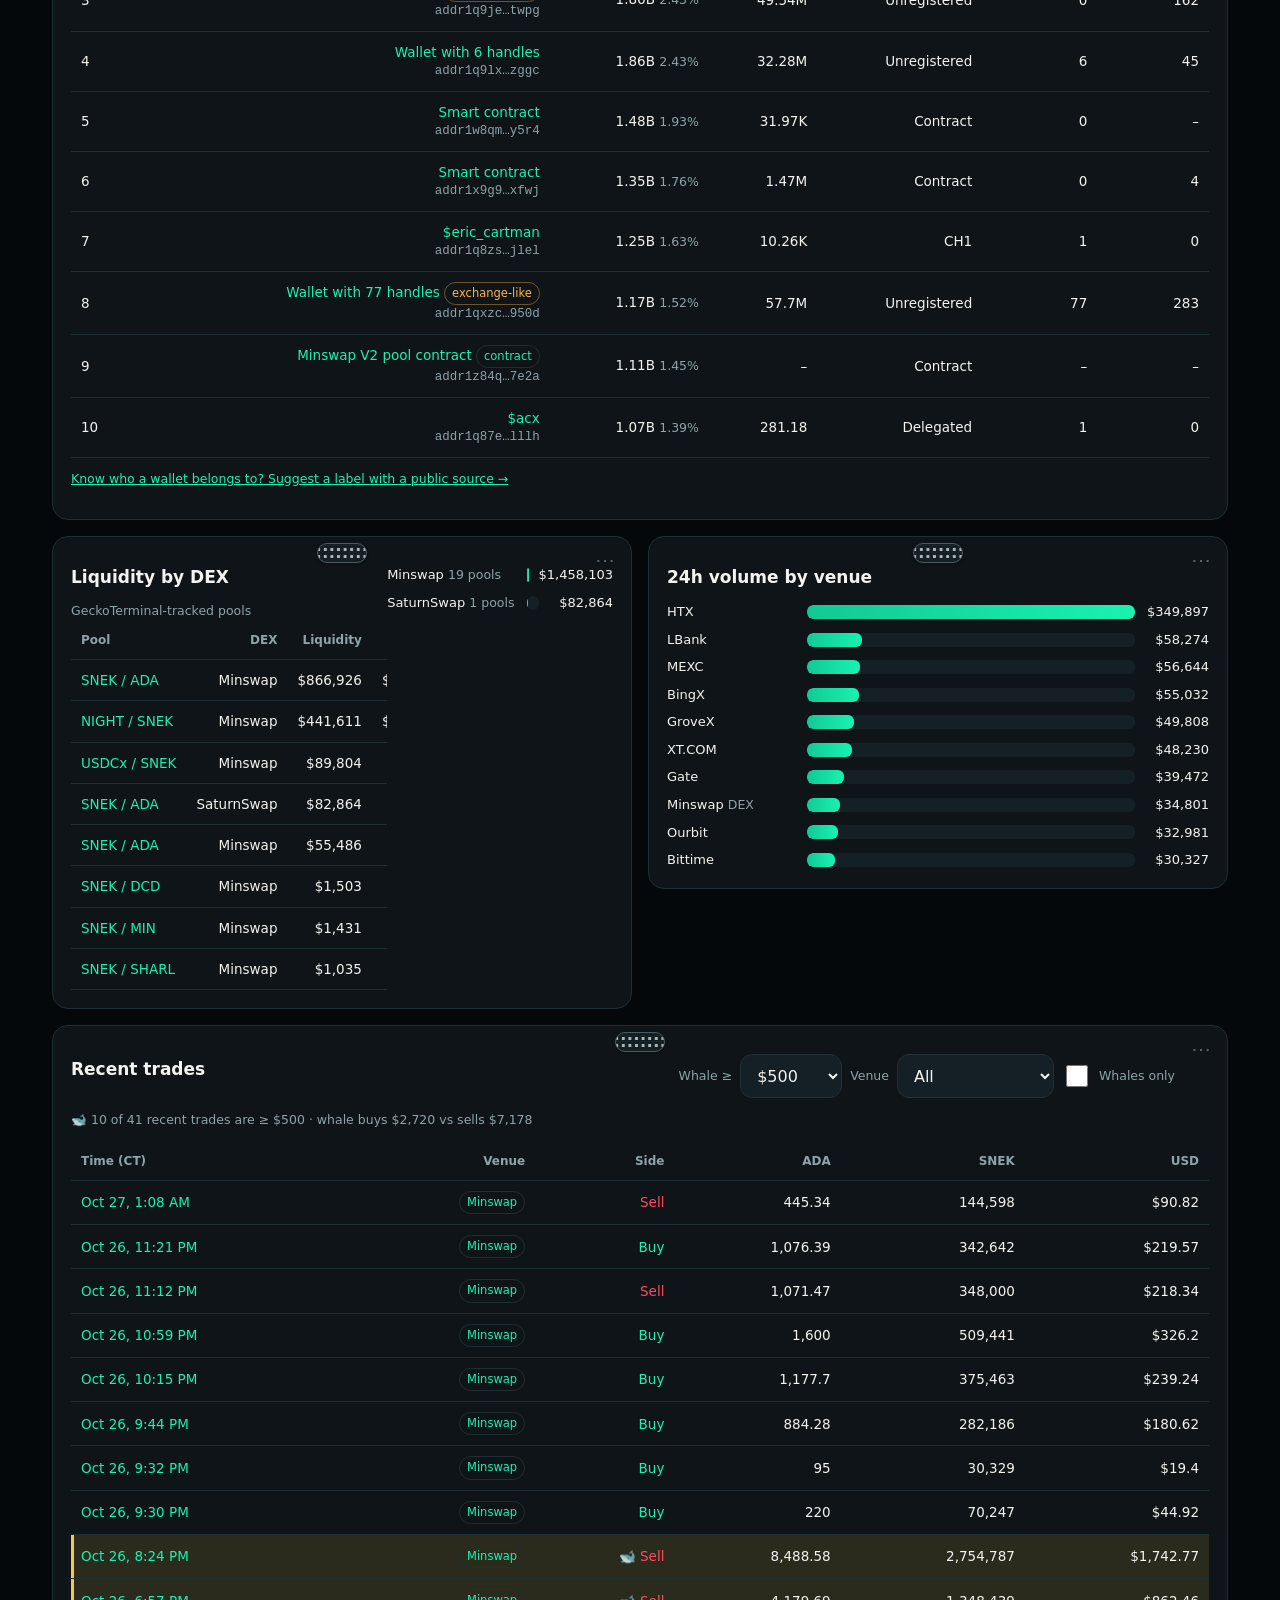
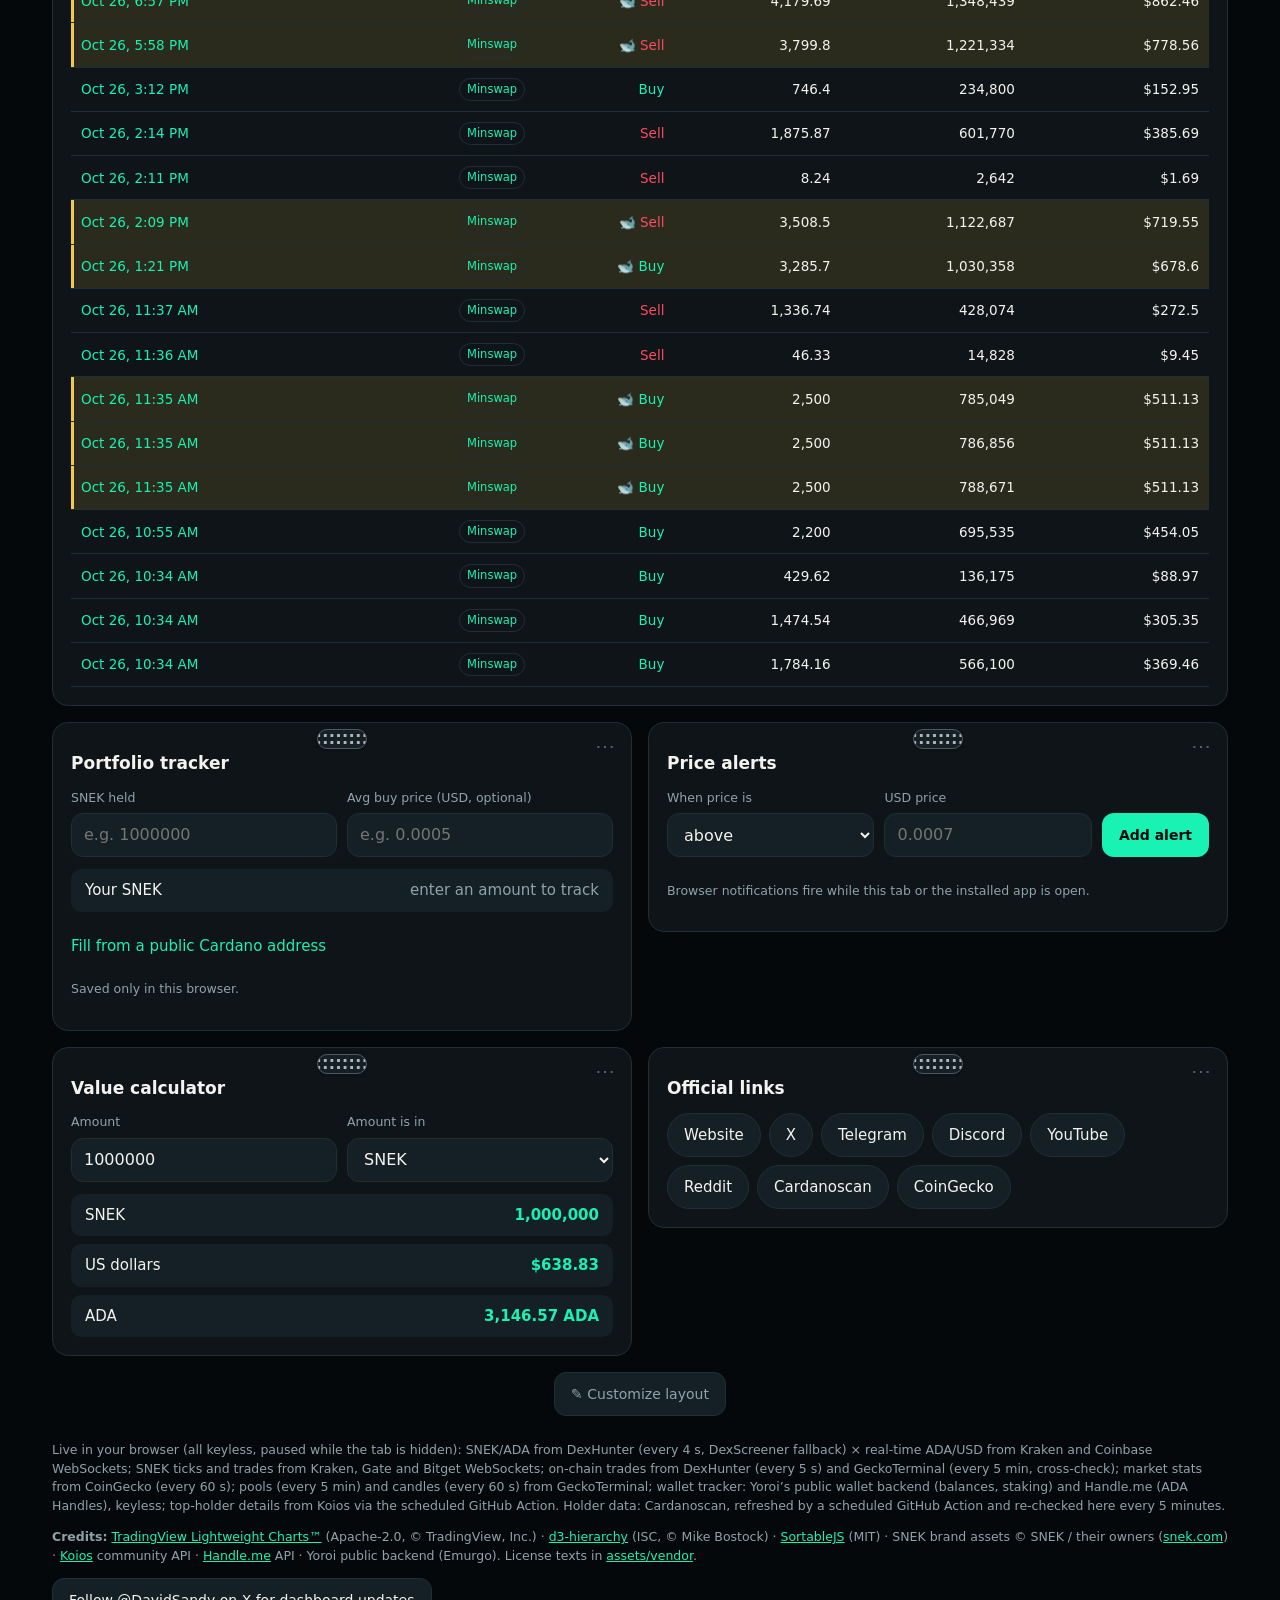
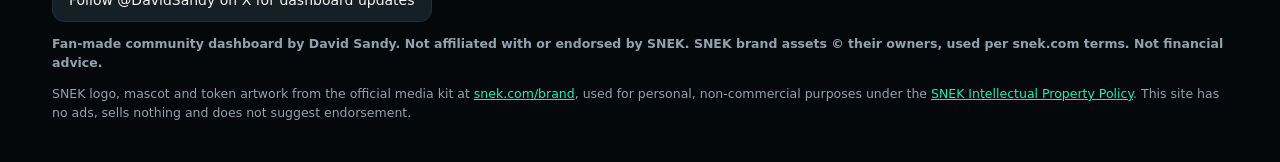
==== commit c9f871a4: "Portfolio history widget (real tx history paged by anchor segments, daily balances, SNEK/ADA prices " ====
--- a/index.html
+++ b/index.html
@@ -120,6 +120,12 @@
       <div class="row between wrap"><h2>Tracked wallets <span class="muted small" id="wCount"></span></h2><span class="muted small" id="wWatchNote">Saved only in this browser · re-checked every 5 min while open</span></div>
       <div id="wWatch"></div>
     </div>
+    <div class="card w" data-w="whist" data-tab="wallets" data-title="Portfolio history" data-size="12">
+      <div class="row between wrap gap"><h2>Portfolio history</h2><span class="muted small">Real on-chain history · daily closes · no interpolation</span></div>
+      <div class="chips wchips" id="phPick"></div>
+      <div id="phBody" class="mt"></div>
+    </div>
+
     <div class="card w" data-w="wfeed" data-tab="wallets" data-title="Whale feed" data-size="12">
       <div class="row between wrap gap"><h2>Whale feed</h2><label class="inline">Trades ≥ <select id="wFeedMin"><option value="500">$500</option><option value="1000">$1,000</option><option value="2000">$2,000</option><option value="5000">$5,000</option><option value="10000">$10,000</option></select></label></div>
       <div class="feedf" id="wFeedFilters"><div class="seg sm" role="group" aria-label="Feed source"><button type="button" data-fs="all">All</button><button type="button" data-fs="trades">Trades</button><button type="button" data-fs="holders">Top holders</button><button type="button" data-fs="tracked">Tracked</button></div><div class="seg sm" role="group" aria-label="Direction"><button type="button" data-fd="all">Both</button><button type="button" data-fd="buy">Buys / in</button><button type="button" data-fd="sell">Sells / out</button></div></div>
@@ -222,6 +228,7 @@
 <script src="assets/live.js"></script>
 <script src="assets/history.js"></script>
 <script src="assets/wallets.js"></script>
+<script src="assets/phist.js"></script>
 <script src="assets/vendor/Sortable.min.js"></script>
 <script src="assets/layout.js"></script>
 <script src="assets/indicators.js"></script>
--- a/assets/style.css
+++ b/assets/style.css
@@ -227,7 +227,7 @@
 .wkebab span{display:block;transform:translateY(-3px)}
 .w:hover>.wkebab,.wkebab:focus-visible,.wkebab[aria-expanded=true]{opacity:1;background:var(--card2);border-color:var(--line)}
 body.editing .wkebab{display:none}
-.wgrid>.w>.row:first-child,.wgrid>.w>h2:first-child,.wgrid>.w.hero>div:first-child:not(.wctl){padding-right:74px}
+.wgrid>.w>.row:first-child,.wgrid>.w>h2:first-child,.wgrid>.w.hero>div:first-child:not(.wctl){padding-right:34px}
 .wmenu{position:fixed;z-index:80;min-width:210px;padding:6px;border-radius:14px;border:1px solid var(--line);background:color-mix(in srgb,var(--card) 88%,transparent);backdrop-filter:blur(16px);-webkit-backdrop-filter:blur(16px);box-shadow:0 14px 40px rgba(0,0,0,.4);opacity:0;transform:translateY(-4px) scale(.98);transform-origin:top right;transition:opacity .14s,transform .14s}
 .wmenu.open{opacity:1;transform:none}
 .wmenu .wmh{font-size:12px;color:var(--muted);padding:6px 10px 4px}
@@ -454,3 +454,25 @@
 .follow.compact .fexpand{display:inline-flex;align-items:center}
 .follow.compact .row{margin:0}.follow.compact .btn{min-height:36px;font-size:13px}
 body.editing .wgrid>.w.wsized{height:auto}
+
+/* portfolio history widget */
+.phchart-wrap{position:relative;margin-top:10px}
+.phchart{height:clamp(260px,42vh,420px)}
+.wsized[data-w="whist"] .phchart{height:clamp(220px,calc(var(--h) - 330px),1200px)}
+.phtip{position:absolute;z-index:4;pointer-events:none;min-width:150px;padding:8px 10px;border-radius:10px;background:color-mix(in srgb,var(--card) 92%,transparent);border:1px solid var(--line);box-shadow:0 8px 24px rgba(0,0,0,.35);font-size:12px;line-height:1.45;backdrop-filter:blur(8px);-webkit-backdrop-filter:blur(8px)}
+.phtip b{font-size:13px}
+.phlegend{display:flex;flex-wrap:wrap;gap:14px;margin:6px 0}.phlegend span{display:inline-flex;align-items:center;gap:6px}.phlegend i{width:12px;height:3px;border-radius:2px;display:inline-block}
+#phPick:empty{display:none}#phPick{margin-top:8px}
+.btn.sm{min-height:32px;padding:0 10px;font-size:13px}
+
+/* grip v2: top-center pill handle (2×6 dots), 72×32 hit area, ⋯ stays at the right */
+.wgrid>.w:not(.pinned){padding-top:28px}
+body.editing .wgrid>.w{padding-top:0}
+.wgrip{top:0;right:auto;left:50%;transform:translateX(-50%);width:76px;height:32px;border-radius:0 0 14px 14px;background:transparent!important;opacity:1;display:grid;place-items:center;color:var(--text)}
+.wgrip::after{content:"";position:absolute;left:-6px;right:-6px;top:-8px;bottom:-6px}
+.wgrip::before{width:48px;height:18px;border-radius:999px;opacity:1;background:radial-gradient(circle,color-mix(in srgb,var(--text) 70%,transparent) 1.5px,transparent 1.9px) 4px 2px/6.6px 7px repeat-x,radial-gradient(circle,color-mix(in srgb,var(--text) 70%,transparent) 1.5px,transparent 1.9px) 4px 9px/6.6px 7px repeat-x,var(--card2);background-size:6.6px 7px,6.6px 7px,auto;background-repeat:repeat-x,repeat-x,no-repeat;border:1px solid color-mix(in srgb,var(--text) 22%,var(--line));box-shadow:0 1px 3px rgba(0,0,0,.25);transition:background-color .15s,border-color .15s,transform .15s,box-shadow .15s}
+.wgrip:hover::before,.w:hover>.wgrip::before{border-color:var(--snek);box-shadow:0 0 0 3px var(--glow)}
+.wgrip:hover::before{background-color:color-mix(in srgb,var(--snek) 18%,var(--card2))}
+.wgrip:active::before,.w.wlift>.wgrip::before{transform:scale(.94);background-color:color-mix(in srgb,var(--snek) 35%,var(--card2));border-color:var(--snek)}
+.wgrip:active{transform:translateX(-50%)}
+@media(pointer:coarse){.wgrip{color:var(--text)}.wgrip::before{border-color:color-mix(in srgb,var(--snek) 45%,var(--line))}}
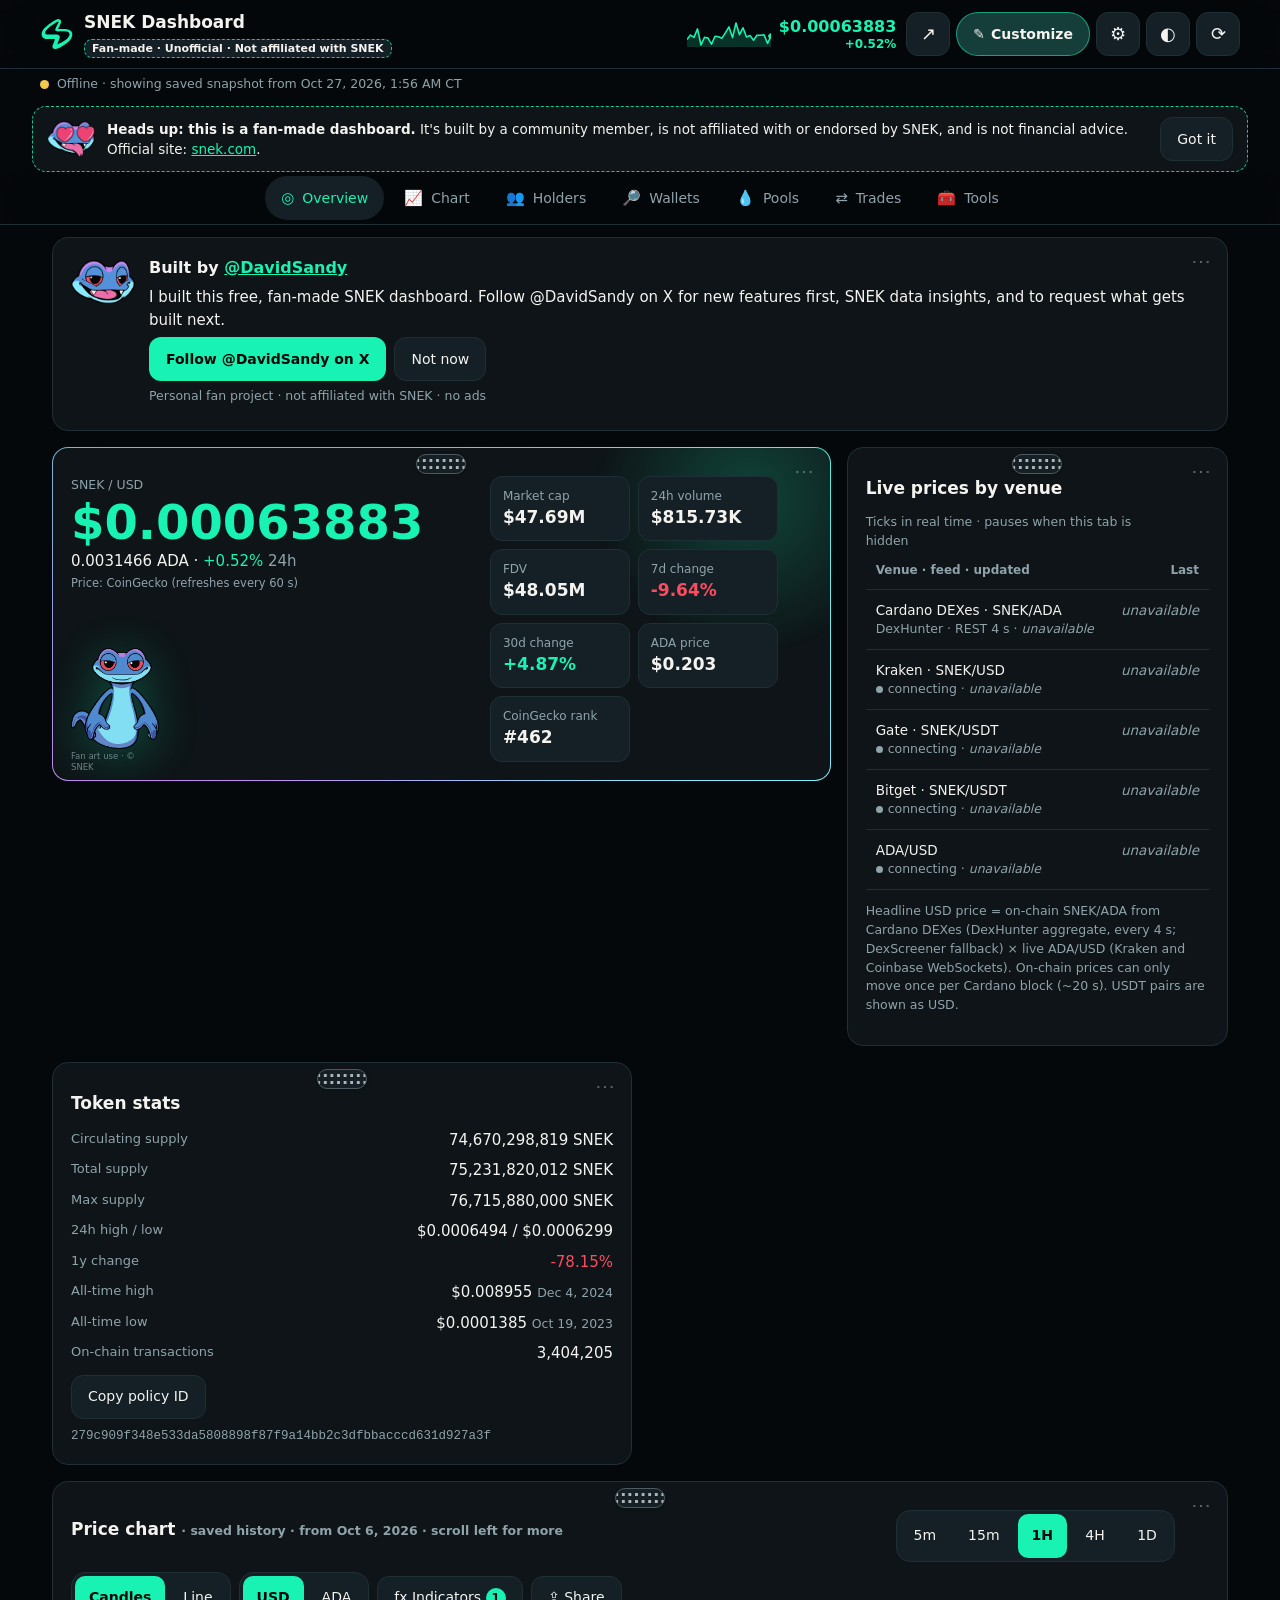
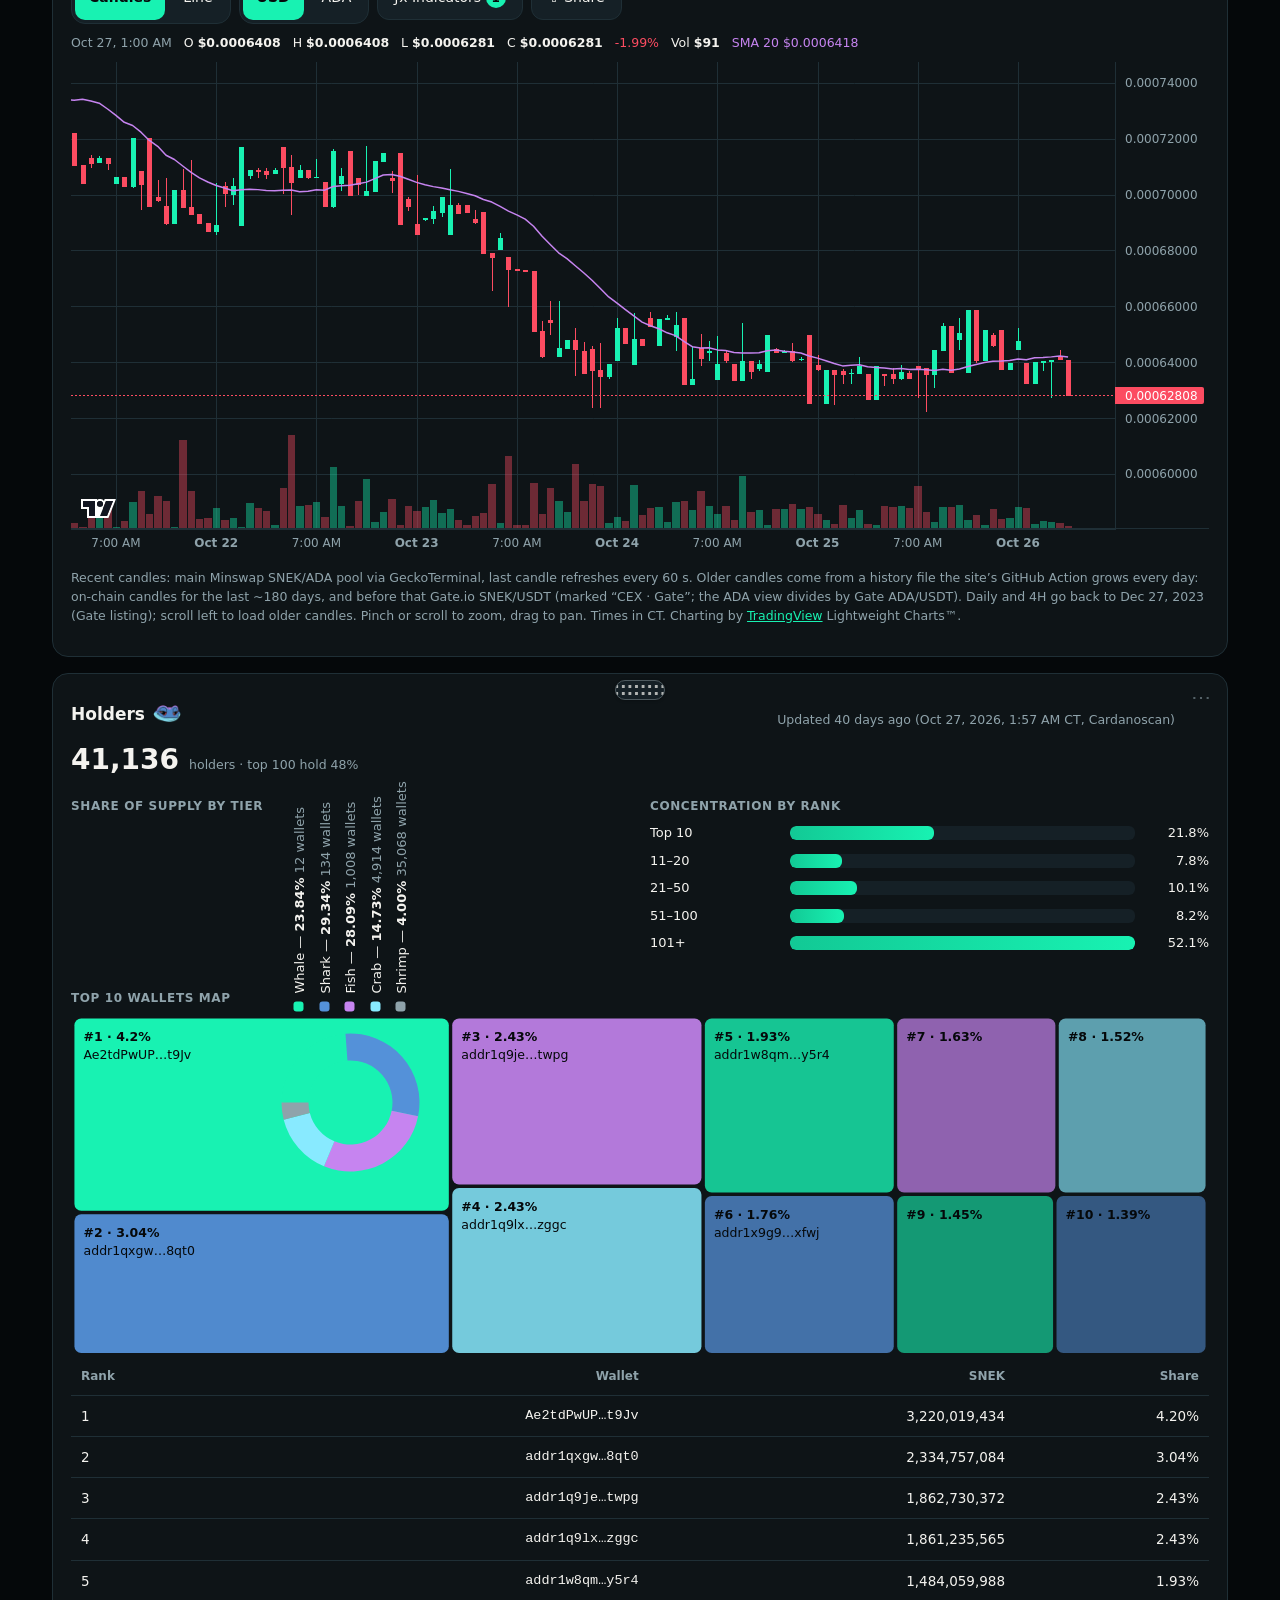
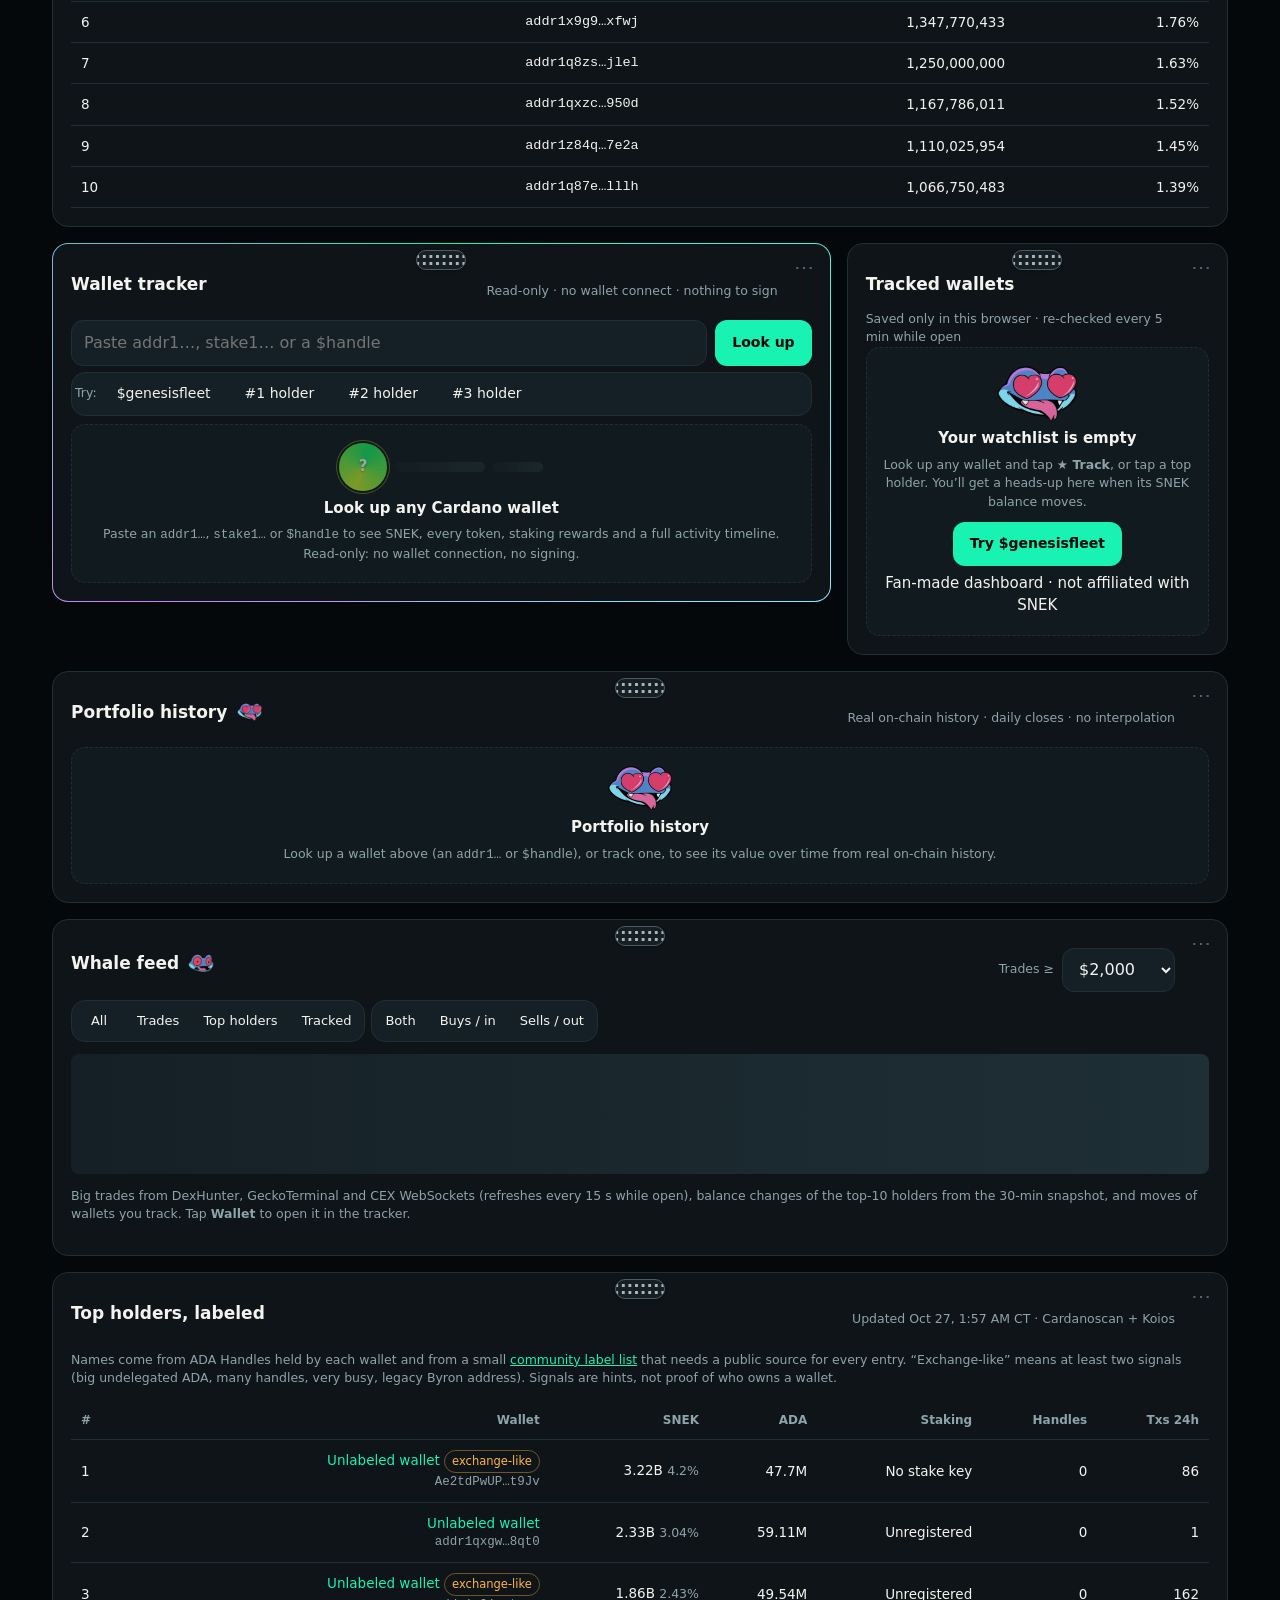
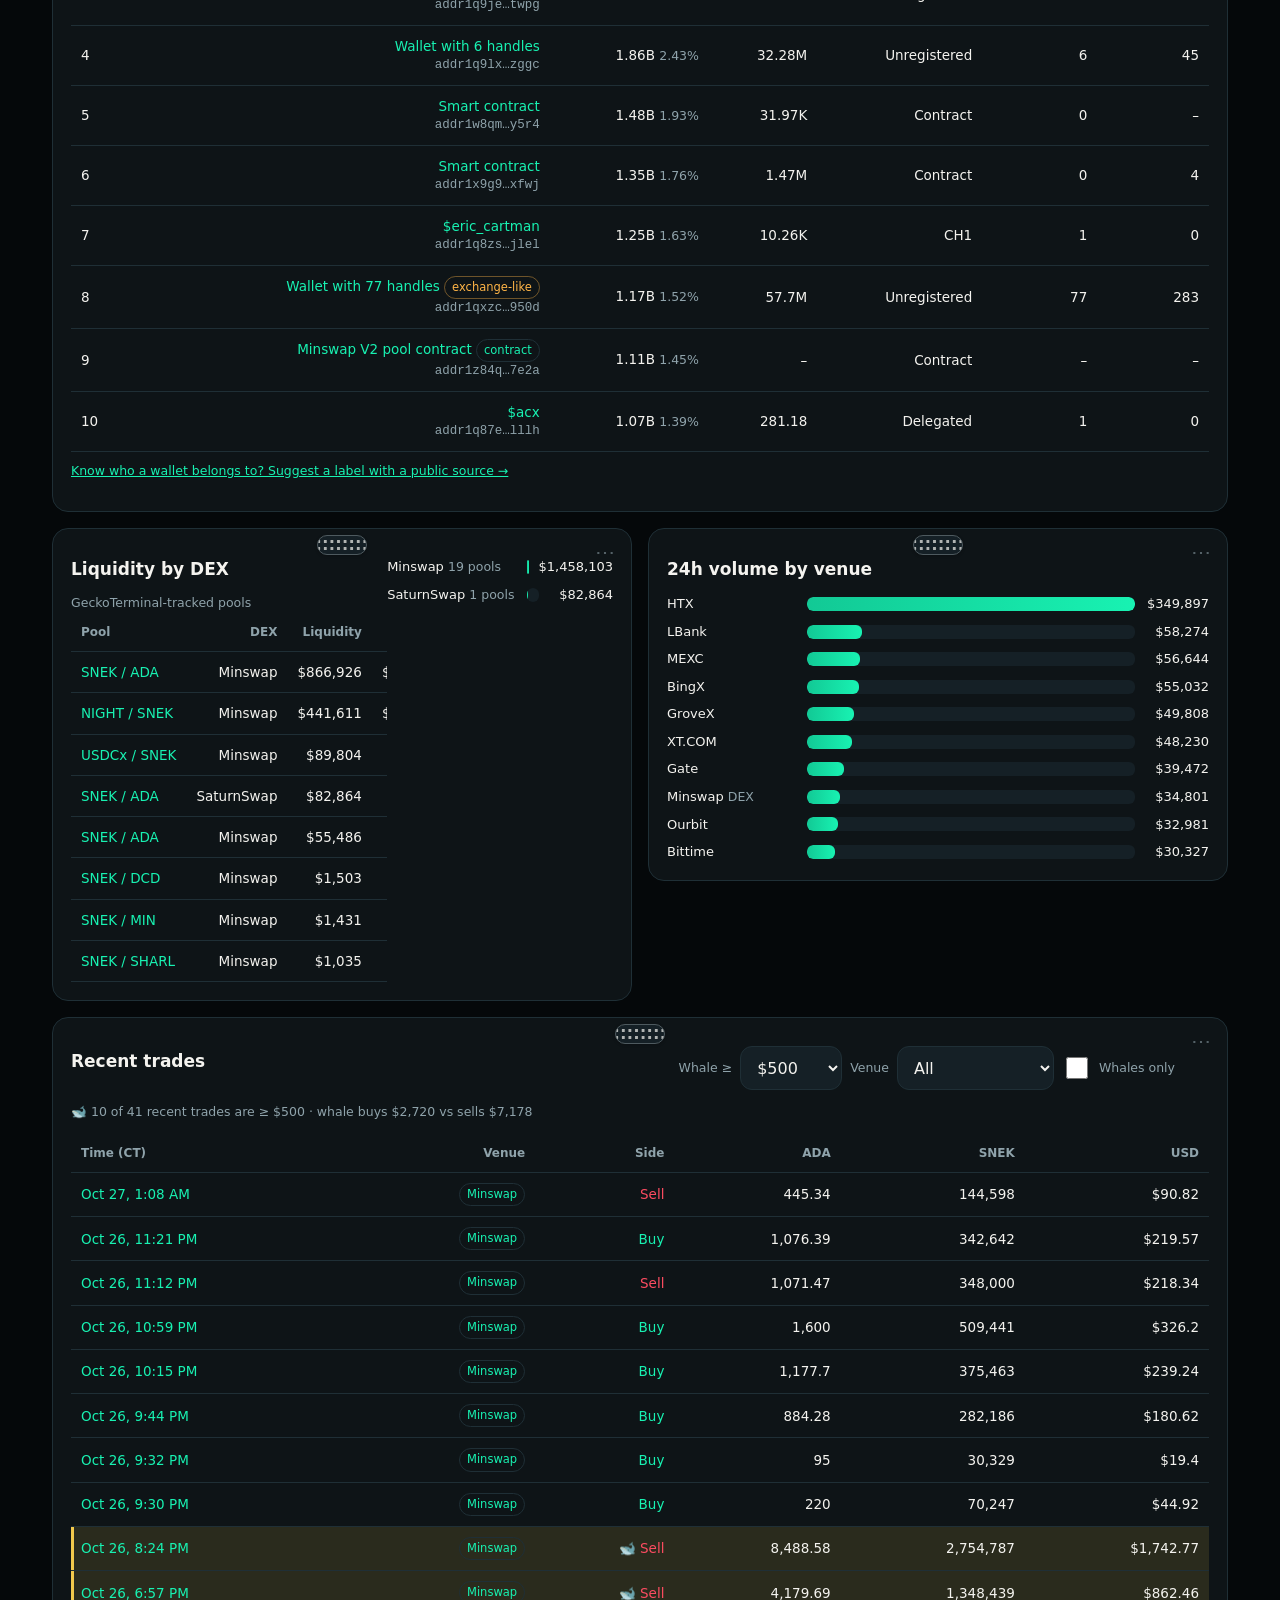
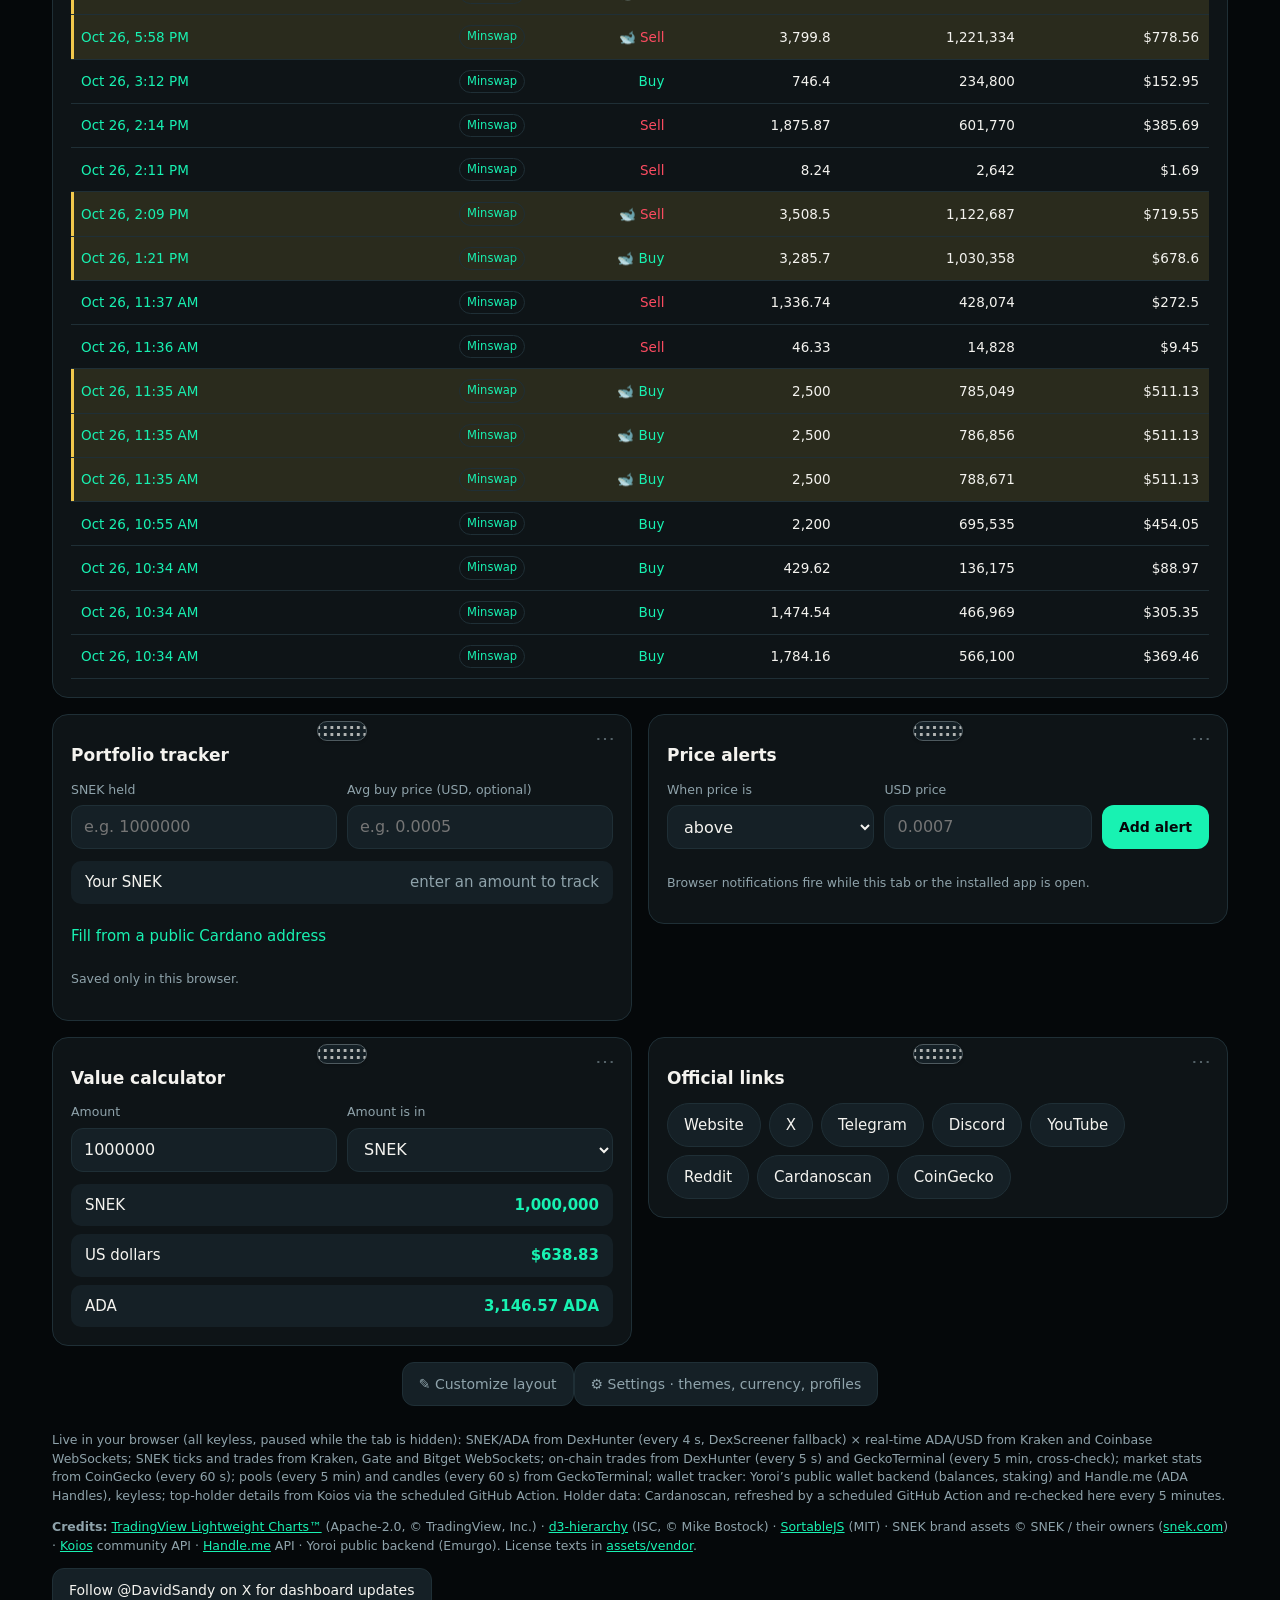
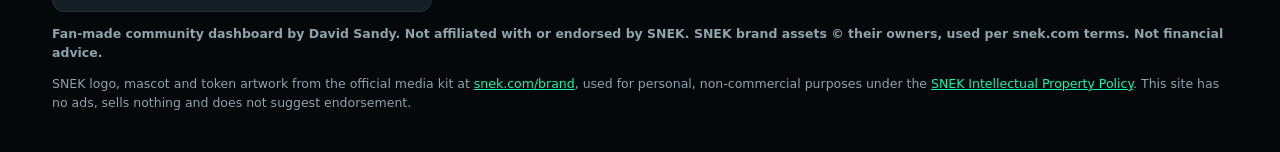
==== commit a53187de: "Official SNEK art (hero, loading, empty states, accents, favicons), sharing (share sheet, X intent, " ====
--- a/index.html
+++ b/index.html
@@ -7,15 +7,32 @@
 <meta name="description" content="Fan-made, unofficial SNEK dashboard: live price, TradingView-style chart, liquidity, holders, whale trades, portfolio tracker and price alerts. Not affiliated with SNEK.">
 <meta name="theme-color" content="#05080a">
 <link rel="manifest" href="manifest.webmanifest">
+<link rel="icon" href="favicon.ico" sizes="any">
+<link rel="icon" type="image/png" sizes="16x16" href="assets/brand/favicon-16.png">
+<link rel="icon" type="image/png" sizes="32x32" href="assets/brand/favicon-32.png">
 <link rel="icon" type="image/png" sizes="64x64" href="assets/brand/favicon-64.png">
+<meta property="og:type" content="website">
+<meta property="og:site_name" content="SNEK Dashboard (Fan-made)">
+<meta property="og:title" content="SNEK Dashboard (Fan-made) · live price, chart, whales & wallets">
+<meta property="og:description" content="Free, fan-made SNEK dashboard by @DavidSandy: live price, candles back to Dec 2023, holders, whale feed and a wallet tracker. Not affiliated with SNEK.">
+<meta property="og:url" content="https://davidsandyofficial.github.io/snek-dashboard/">
+<meta property="og:image" content="https://davidsandyofficial.github.io/snek-dashboard/assets/og/og.png">
+<meta property="og:image:width" content="1200"><meta property="og:image:height" content="630">
+<meta property="og:image:alt" content="SNEK Dashboard, fan-made and unofficial, with the SNEK mascot">
+<meta name="twitter:card" content="summary_large_image">
+<meta name="twitter:creator" content="@DavidSandy">
+<meta name="twitter:title" content="SNEK Dashboard (Fan-made)">
+<meta name="twitter:description" content="Live SNEK price, chart, whales and wallet tracker. Free, fan-made, not affiliated with SNEK.">
+<meta name="twitter:image" content="https://davidsandyofficial.github.io/snek-dashboard/assets/og/og.png">
 <link rel="apple-touch-icon" href="assets/icons/apple-touch-icon.png">
 <link rel="stylesheet" href="assets/style.css">
-<script>try{var t=localStorage.getItem("snek-theme");if(t)document.documentElement.dataset.theme=t;}catch(e){}</script>
+<script>try{var d=document.documentElement,t=localStorage.getItem("snek-theme"),s=JSON.parse(localStorage.getItem("snek-settings")||"{}");if(s.theme||t)d.dataset.theme=s.theme||t;if(s.density)d.dataset.density=s.density;if(s.fs)d.dataset.fs=s.fs;if(s.bg)d.dataset.bg=s.bg;if(s.fx===false)d.classList.add("nofx");if(s.accent&&/^#[0-9a-f]{6}$/i.test(s.accent))d.style.setProperty("--snek",s.accent);
+/* chart deep link: #chart=1D&cur=ada&type=line&ind=rsi,macd */var m=location.hash.match(/^#chart=([^&]+)(.*)$/);if(m){var q={};m[2].split("&").forEach(function(p){var k=p.split("=");if(k[0])q[k[0]]=decodeURIComponent(k[1]||"")});if(/^(5m|15m|1H|4H|1D)$/.test(m[1]))localStorage.setItem("snek-iv",JSON.stringify(m[1]));if(q.cur==="ada"||q.cur==="usd")localStorage.setItem("snek-cur",JSON.stringify(q.cur));if(q.type==="line"||q.type==="candle")localStorage.setItem("snek-type",JSON.stringify(q.type));if(q.ind!==undefined){var on=q.ind.split(","),o=JSON.parse(localStorage.getItem("snek-ind")||"{}");["sma1","sma2","ema1","ema2","bb","vwap","volma","rsi","macd","stochrsi","atr"].concat(Object.keys(o)).forEach(function(id){o[id]=o[id]||{};o[id].on=on.indexOf(id)>=0});localStorage.setItem("snek-ind",JSON.stringify(o))}}}catch(e){}</script>
 </head>
 <body>
 <a class="skip" href="#overview">Skip to content</a>
 <div id="splash" class="splash" aria-hidden="true">
-  <img src="assets/brand/snek-face-happy.webp" alt="" width="180" height="120">
+  <div class="splash-art"><img class="sa1" src="assets/brand/snek-face-happy.webp" alt="" width="180" height="120"><img class="sa2" src="assets/brand/snek-face-sleepy.webp" alt="" width="180" height="113"><img class="sa3" src="assets/brand/snek-face-tongue.webp" alt="" width="180" height="119"></div>
   <div class="splash-title">SNEK Dashboard</div>
   <div class="fanbadge big">Fan-made · Unofficial · Not affiliated with SNEK</div>
   <div class="splash-bar"><i></i></div>
@@ -26,7 +43,8 @@
   <div class="actions">
     <button id="shareBtn" class="icon-btn" aria-label="Share" title="Share">↗</button>
     <button id="layoutBtn" class="pill-btn" type="button" title="Customize layout: drag, pin, hide widgets or pick a preset"><span aria-hidden="true">✎</span><span>Customize</span></button>
-    <button id="themeBtn" class="icon-btn" aria-label="Toggle light or dark theme" title="Theme">◐</button>
+    <button id="settingsBtn" class="icon-btn" aria-label="Settings" title="Settings (,)">⚙</button>
+    <button id="themeBtn" class="icon-btn" aria-label="Switch theme" title="Theme">◐</button>
     <button id="refreshBtn" class="icon-btn" aria-label="Refresh now" title="Refresh">⟳</button>
   </div>
 </header>
@@ -50,11 +68,12 @@
 <main id="wgrid" class="wgrid">
     <div class="card w hero" id="overview" data-w="price" data-tab="overview" data-title="Price & key stats" data-size="8">
       <div>
-        <div class="muted small">SNEK / USD</div>
+        <div class="muted small" id="pairLbl">SNEK / USD</div>
         <div class="price" id="price"><span class="skel w160">&nbsp;</span></div>
         <div class="sub"><span id="priceAda" class="skel w80">&nbsp;</span> · <span id="ch24"></span> <span class="muted">24h</span></div>
         <div class="muted small pricesrc" id="priceSrc"></div>
       </div>
+      <figure class="hero-art" aria-hidden="true"><img src="assets/brand/snek-mascot-front.webp" alt="" width="311" height="360" loading="eager"><figcaption>Fan art use · © SNEK</figcaption></figure>
       <div class="kpis" id="kpis"><div class="kpi skel h56"></div><div class="kpi skel h56"></div><div class="kpi skel h56"></div><div class="kpi skel h56"></div></div>
     </div>
     <div class="card w" data-w="venues" data-tab="overview" data-title="Live prices by venue" data-size="4">
@@ -89,6 +108,7 @@
         <div class="seg" id="typeSeg" role="group" aria-label="Chart type"><button data-v="candle">Candles</button><button data-v="line">Line</button></div>
         <div class="seg" id="curSeg" role="group" aria-label="Currency"><button data-v="usd">USD</button><button data-v="ada">ADA</button></div>
         <button class="btn ind-btn" id="indBtn" type="button" aria-haspopup="dialog">ƒx Indicators</button>
+        <button class="btn" id="chartShare" type="button" title="Share this chart as an image">⇪ Share</button>
       </div>
       <div class="legend-ohlc" id="ohlc">&nbsp;</div>
       <div id="tvchart" class="tvchart"><div class="skel fill"></div></div>
@@ -209,7 +229,7 @@
         <button id="installBtn" class="btn primary mt" hidden>Install app</button>
       </div>
 </main>
-<div class="layoutbar"><button id="layoutBtn2" class="btn" type="button">✎ Customize layout</button></div>
+<div class="layoutbar"><button id="layoutBtn2" class="btn" type="button">✎ Customize layout</button> <button class="btn" type="button" data-open-settings>⚙ Settings · themes, currency, profiles</button></div>
 <button id="layoutFab" class="fab-pill" type="button" aria-label="Customize layout"><span aria-hidden="true">✎</span> Customize</button>
 
 <footer class="muted small">
@@ -225,10 +245,12 @@
 <script src="assets/vendor/d3-hierarchy.min.js"></script>
 <script src="assets/snapshot.js"></script>
 <script src="assets/fx.js"></script>
+<script src="assets/settings.js"></script>
 <script src="assets/live.js"></script>
 <script src="assets/history.js"></script>
 <script src="assets/wallets.js"></script>
 <script src="assets/phist.js"></script>
+<script src="assets/share.js"></script>
 <script src="assets/vendor/Sortable.min.js"></script>
 <script src="assets/layout.js"></script>
 <script src="assets/indicators.js"></script>
--- a/assets/style.css
+++ b/assets/style.css
@@ -476,3 +476,92 @@
 .wgrip:active::before,.w.wlift>.wgrip::before{transform:scale(.94);background-color:color-mix(in srgb,var(--snek) 35%,var(--card2));border-color:var(--snek)}
 .wgrip:active{transform:translateX(-50%)}
 @media(pointer:coarse){.wgrip{color:var(--text)}.wgrip::before{border-color:color-mix(in srgb,var(--snek) 45%,var(--line))}}
+
+/* ===== Settings: themes, density, text size, background art, no-effects ===== */
+[data-theme="oled"]{--bg:#000;--card:#07090a;--card2:#0d1113;--line:#182226;--text:#f4f3ef;--muted:#8a9ca3;--skel1:#0d1113;--skel2:#182226;--glow:#18f2b214;--hdr:#000000d9}
+[data-theme="green"]{--bg:#03140e;--card:#062018;--card2:#0a2b21;--line:#124434;--text:#effff8;--muted:#8fc2ae;--skel1:#0a2b21;--skel2:#124434;--glow:#18f2b233;--hdr:#03140ed9}
+[data-density="compact"] .wgrid{gap:10px}
+[data-density="compact"] .card{padding:12px 12px 12px}
+[data-density="compact"] .wgrid>.card.w:not(.pinned){padding-top:26px}
+[data-density="compact"] .kpi{padding:7px 9px}
+[data-density="compact"] .card h2{font-size:16px;margin-bottom:6px}
+[data-fs="s"] main{zoom:.92}[data-fs="l"] main{zoom:1.08}[data-fs="xl"] main{zoom:1.16}
+html[data-bg]:not([data-bg="none"]) body::before{content:"";position:fixed;inset:0;z-index:-1;pointer-events:none;background-size:cover;background-position:center;opacity:.22}
+html[data-bg="space"] body::before{background-image:url(brand/bg-space.webp)}
+html[data-bg="pipe"] body::before{background-image:url(brand/bg-pipe.webp);opacity:.16}
+html[data-bg="faces"] body::before{background:url(brand/snek-face-grin.webp) 0 0/120px auto repeat,url(brand/snek-face-tongue.webp) 60px 70px/120px auto repeat;opacity:.06}
+html[data-theme="light"][data-bg]:not([data-bg="none"]) body::before{opacity:.12}
+html.nofx *,html.nofx *::before,html.nofx *::after{animation:none!important;transition:none!important}
+html.nofx .card::after,html.nofx .confetti{display:none!important}
+
+/* settings + share sheet */
+.spanel{position:fixed;inset:0;z-index:120;display:flex;justify-content:flex-end}
+.spanel[hidden]{display:none}
+.spanel .sback{position:absolute;inset:0;background:#000a;opacity:0;transition:opacity .22s}
+.spanel .ssheet{position:relative;width:min(440px,100%);height:100%;background:var(--card);border-left:1px solid var(--line);display:flex;flex-direction:column;transform:translateX(100%);transition:transform .25s cubic-bezier(.2,.8,.2,1);box-shadow:-20px 0 60px #0008}
+.spanel.open .sback{opacity:1}.spanel.open .ssheet{transform:none}
+.spanel .shead{display:flex;align-items:center;gap:10px;padding:14px 16px;border-bottom:1px solid var(--line);font-size:18px}
+.spanel .shead img{height:26px;width:auto}
+.spanel .sbody{overflow:auto;padding:6px 16px 28px;flex:1;-webkit-overflow-scrolling:touch}
+.spanel h4{margin:18px 0 6px;font-size:12px;letter-spacing:.08em;text-transform:uppercase;color:var(--snek)}
+.srow{display:flex;align-items:center;justify-content:space-between;gap:12px;padding:9px 0;border-bottom:1px solid color-mix(in srgb,var(--line) 60%,transparent)}
+.srow .sl{display:grid;gap:1px;min-width:0}.srow .sc{flex:none;max-width:62%}
+.srow select,.srow input:not([type]),.spanel input.grow,.spanel textarea{background:var(--card2);color:var(--text);border:1px solid var(--line);border-radius:10px;padding:8px 10px;font:inherit;min-height:38px}
+.srow input:not([type]){width:180px}
+.sseg{display:flex;flex-wrap:wrap;justify-content:flex-end}
+.sseg button{min-height:34px}
+.swatches{display:flex;flex-wrap:wrap;gap:6px;justify-content:flex-end;max-width:210px}
+.sw{width:28px;height:28px;border-radius:50%;border:2px solid var(--line);background:var(--c);color:var(--onSnek);font-size:13px;cursor:pointer;padding:0}
+.sw.on{outline:2px solid var(--text);outline-offset:2px}
+.swc{width:28px;height:28px;border-radius:50%;overflow:hidden;border:2px dashed var(--muted);display:grid;place-items:center;cursor:pointer}
+.swc input{width:40px;height:40px;border:0;padding:0;opacity:.01;cursor:pointer}
+.tgl{position:relative;display:inline-block;width:46px;height:26px}
+.tgl input{position:absolute;opacity:0;inset:0;margin:0;cursor:pointer;z-index:1}
+.tgl span{position:absolute;inset:0;border-radius:20px;background:var(--card2);border:1px solid var(--line);transition:background .2s}
+.tgl span::after{content:"";position:absolute;width:20px;height:20px;left:2px;top:2px;border-radius:50%;background:var(--muted);transition:transform .2s,background .2s}
+.tgl input:checked+span{background:color-mix(in srgb,var(--snek) 35%,var(--card2))}.tgl input:checked+span::after{transform:translateX(20px);background:var(--snek)}
+.tgl input:focus-visible+span{outline:2px solid var(--snek);outline-offset:2px}
+.profiles{display:grid;gap:8px}.prof{display:flex;align-items:center;gap:8px;padding:8px 10px;background:var(--card2);border-radius:10px}.prof b{flex:1;min-width:0;overflow:hidden;text-overflow:ellipsis;white-space:nowrap}
+.btn.sm{padding:6px 10px;min-height:34px;font-size:13px}.filebtn{cursor:pointer}.mt{margin-top:10px}
+.spanel .gap{gap:8px}
+/* share sheet sits centered as a bottom sheet on phones */
+.spanel.share{justify-content:center;align-items:flex-end}
+.spanel.share .ssheet{height:auto;max-height:92vh;width:min(560px,100%);border:1px solid var(--line);border-radius:20px 20px 0 0;transform:translateY(100%)}
+.spanel.share.open .ssheet{transform:none}
+@media(min-width:700px){.spanel.share{align-items:center}.spanel.share .ssheet{border-radius:20px}}
+.shprev{border-radius:12px;overflow:hidden;border:1px solid var(--line);margin:10px 0;background:var(--card2);min-height:120px}
+.shprev img{display:block;width:100%;height:auto}.h120{height:120px}
+.spanel textarea{width:100%;box-sizing:border-box;resize:vertical;margin-top:8px}
+.shlink{margin:6px 0 10px;color:var(--muted);word-break:break-all}
+.shbtns{display:flex;flex-wrap:wrap;gap:8px}.shbtns .btn{flex:1 1 140px;min-height:44px}
+.updbar.nudge span{flex:1}
+/* official SNEK art: hero mascot, loading splash, section accents */
+.hero-art{position:absolute;right:10px;top:8px;margin:0;width:92px;z-index:-1;pointer-events:none;opacity:.95}
+.hero-art img{width:100%;height:auto;display:block;filter:drop-shadow(0 8px 24px color-mix(in srgb,var(--snek) 30%,transparent));animation:bob 3.2s ease-in-out infinite;transform:translate3d(0,calc(var(--py,0px)*-.5),0)}
+.hero-art figcaption{font-size:9px;color:var(--muted);text-align:center;white-space:nowrap;margin-top:2px;opacity:.8}
+@media(min-width:900px){.hero-art{width:130px;right:56px;top:12px}}
+@media(min-width:900px){.hero .kpis{position:relative;z-index:1}}
+.splash-art{position:relative;width:180px;height:122px}
+.splash-art img{position:absolute;inset:0;width:180px;height:auto;animation:bob 1.6s ease-in-out infinite,faceswap 2.4s steps(1) infinite;opacity:0}
+.splash-art .sa1{animation-delay:0s,0s}.splash-art .sa2{animation-delay:0s,.8s}.splash-art .sa3{animation-delay:0s,1.6s}
+@keyframes faceswap{0%{opacity:1}33.33%{opacity:0}100%{opacity:0}}
+@media(prefers-reduced-motion:reduce){.splash-art img{animation:none}.splash-art .sa1{opacity:1}}
+html.nofx .splash-art .sa1{opacity:1}
+.wgrid>.w[data-w="holders"] h2::after,.wgrid>.w[data-w="wallets"] h2::after,.wgrid>.w[data-w="wfeed"] h2::after,.wgrid>.w[data-w="pools"] h2::after,.wgrid>.w[data-w="whist"] h2::after{content:"";display:inline-block;width:28px;height:18px;margin-left:8px;vertical-align:-3px;background:center/contain no-repeat;opacity:.9}
+.wgrid>.w[data-w="holders"] h2::after{background-image:url(brand/snek-face-smirk.webp)}
+.wgrid>.w[data-w="wallets"] h2::after{background-image:url(brand/snek-face-grin.webp)}
+.wgrid>.w[data-w="wfeed"] h2::after{background-image:url(brand/snek-face-shock.webp)}
+.wgrid>.w[data-w="pools"] h2::after{background-image:url(brand/snek-face-tongue.webp)}
+.wgrid>.w[data-w="whist"] h2::after{background-image:url(brand/snek-face-love.webp)}
+.wshare{font-size:15px;padding:2px 6px}
+@media(max-width:430px){#themeBtn{display:none}}
+@media(max-width:560px){.srow{flex-wrap:wrap}.srow .sc{max-width:100%;width:100%}.sseg,.swatches{justify-content:flex-start;max-width:none}.srow input:not([type]){width:100%;box-sizing:border-box}.srow select{min-width:140px}}
+.spanel .sseg{flex-wrap:wrap}
+@media(max-width:899px){.hero>div:first-child{padding-right:78px}.hero-art{width:70px;right:8px;top:30px}}
+.hero-art figcaption{font-size:8.5px;white-space:normal;line-height:1.2}
+.spanel .ssheet{box-sizing:border-box;max-width:100vw;min-width:0}.spanel .sbody{min-width:0}.spanel input,.spanel select{min-width:0;max-width:100%}.spanel form.row{flex-wrap:nowrap}.spanel form .btn{flex:none}
+.spanel,.spanel .ssheet{overflow:hidden}.spanel .sbody{overflow-x:hidden;overflow-y:auto}
+.wfeed{min-width:0}.wfi{min-width:0;gap:8px}.wfi .grow{min-width:0;overflow-wrap:anywhere}.wfi .linkbtn{flex:none}@media(max-width:430px){.wfi{padding:9px 9px;gap:6px}.wfi .wfic{display:none}}
+@media(max-width:520px){#shareBtn{display:inline-flex}#themeBtn{display:none}}
+@media(max-width:380px){.top .spark{display:none}}
+@media(min-width:900px){.hero-art{left:18px;right:auto;top:auto;bottom:8px;width:88px}.hero-art figcaption{text-align:left}}
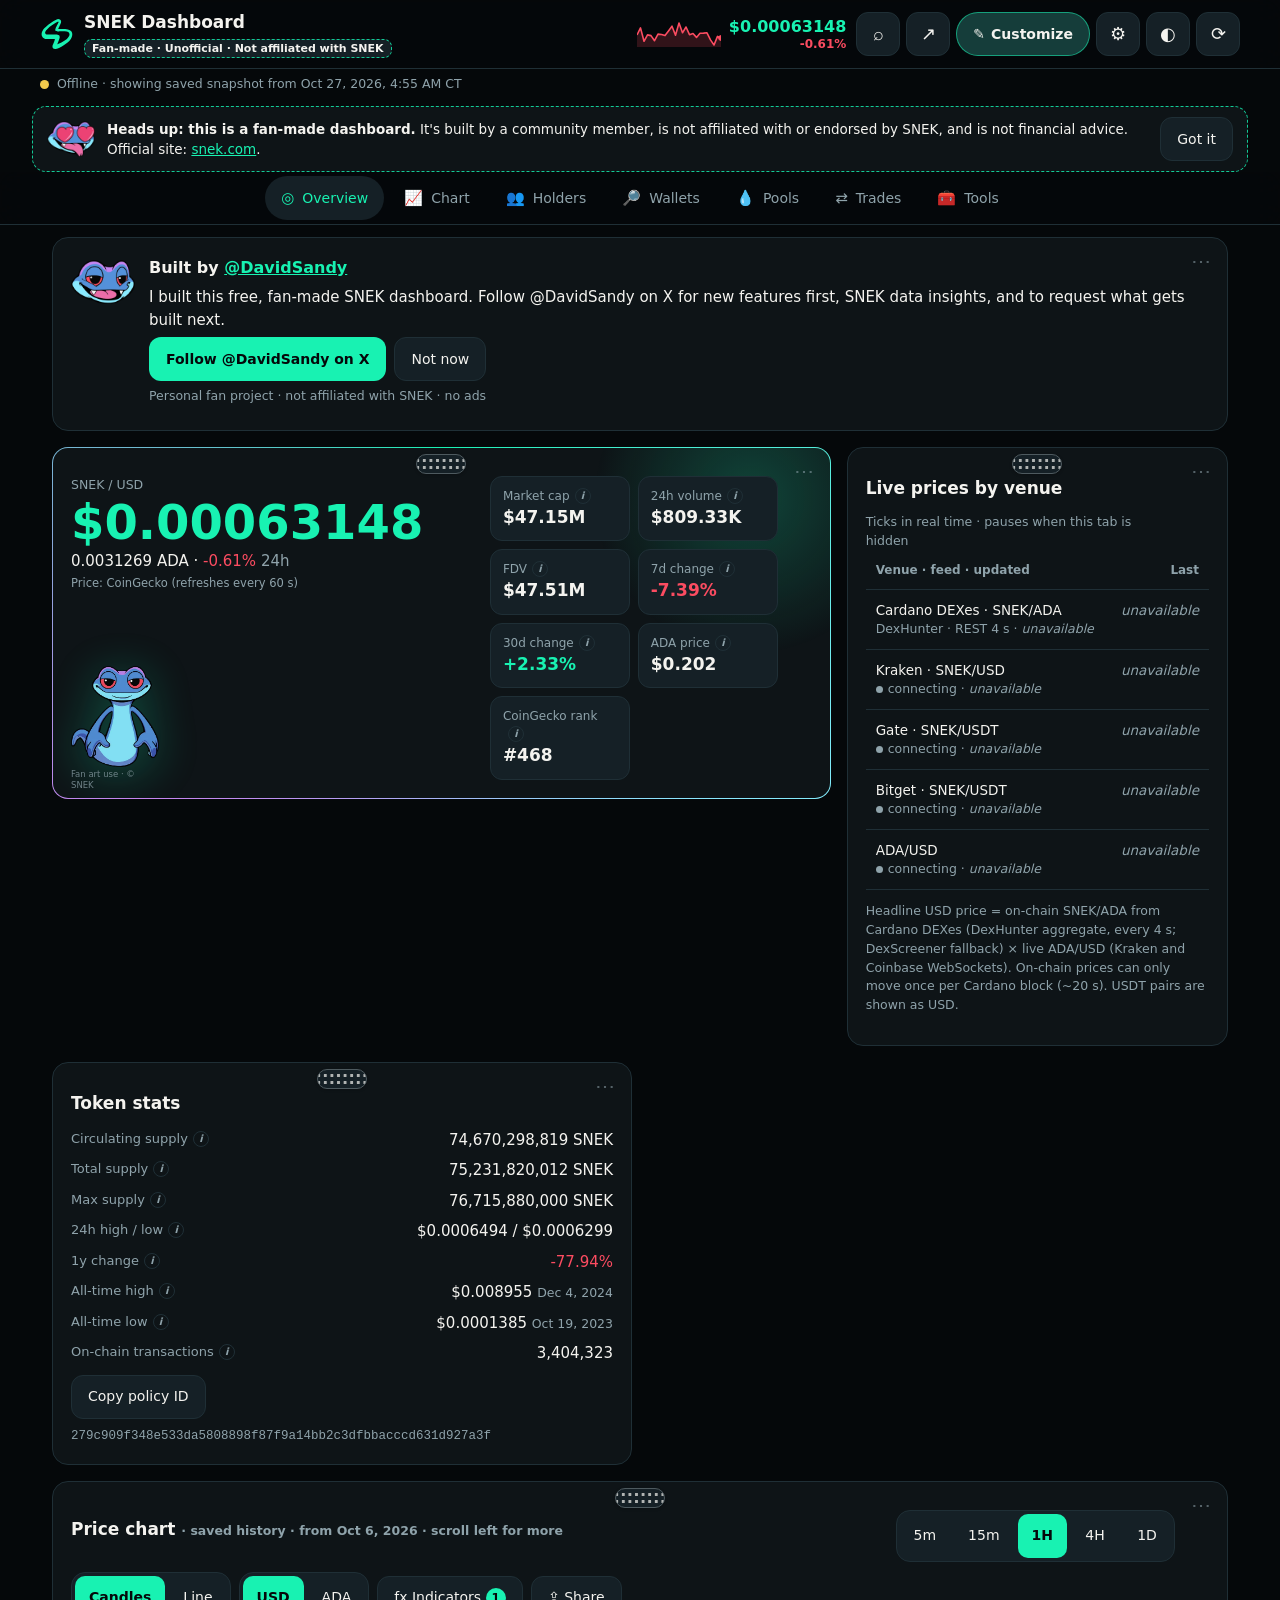
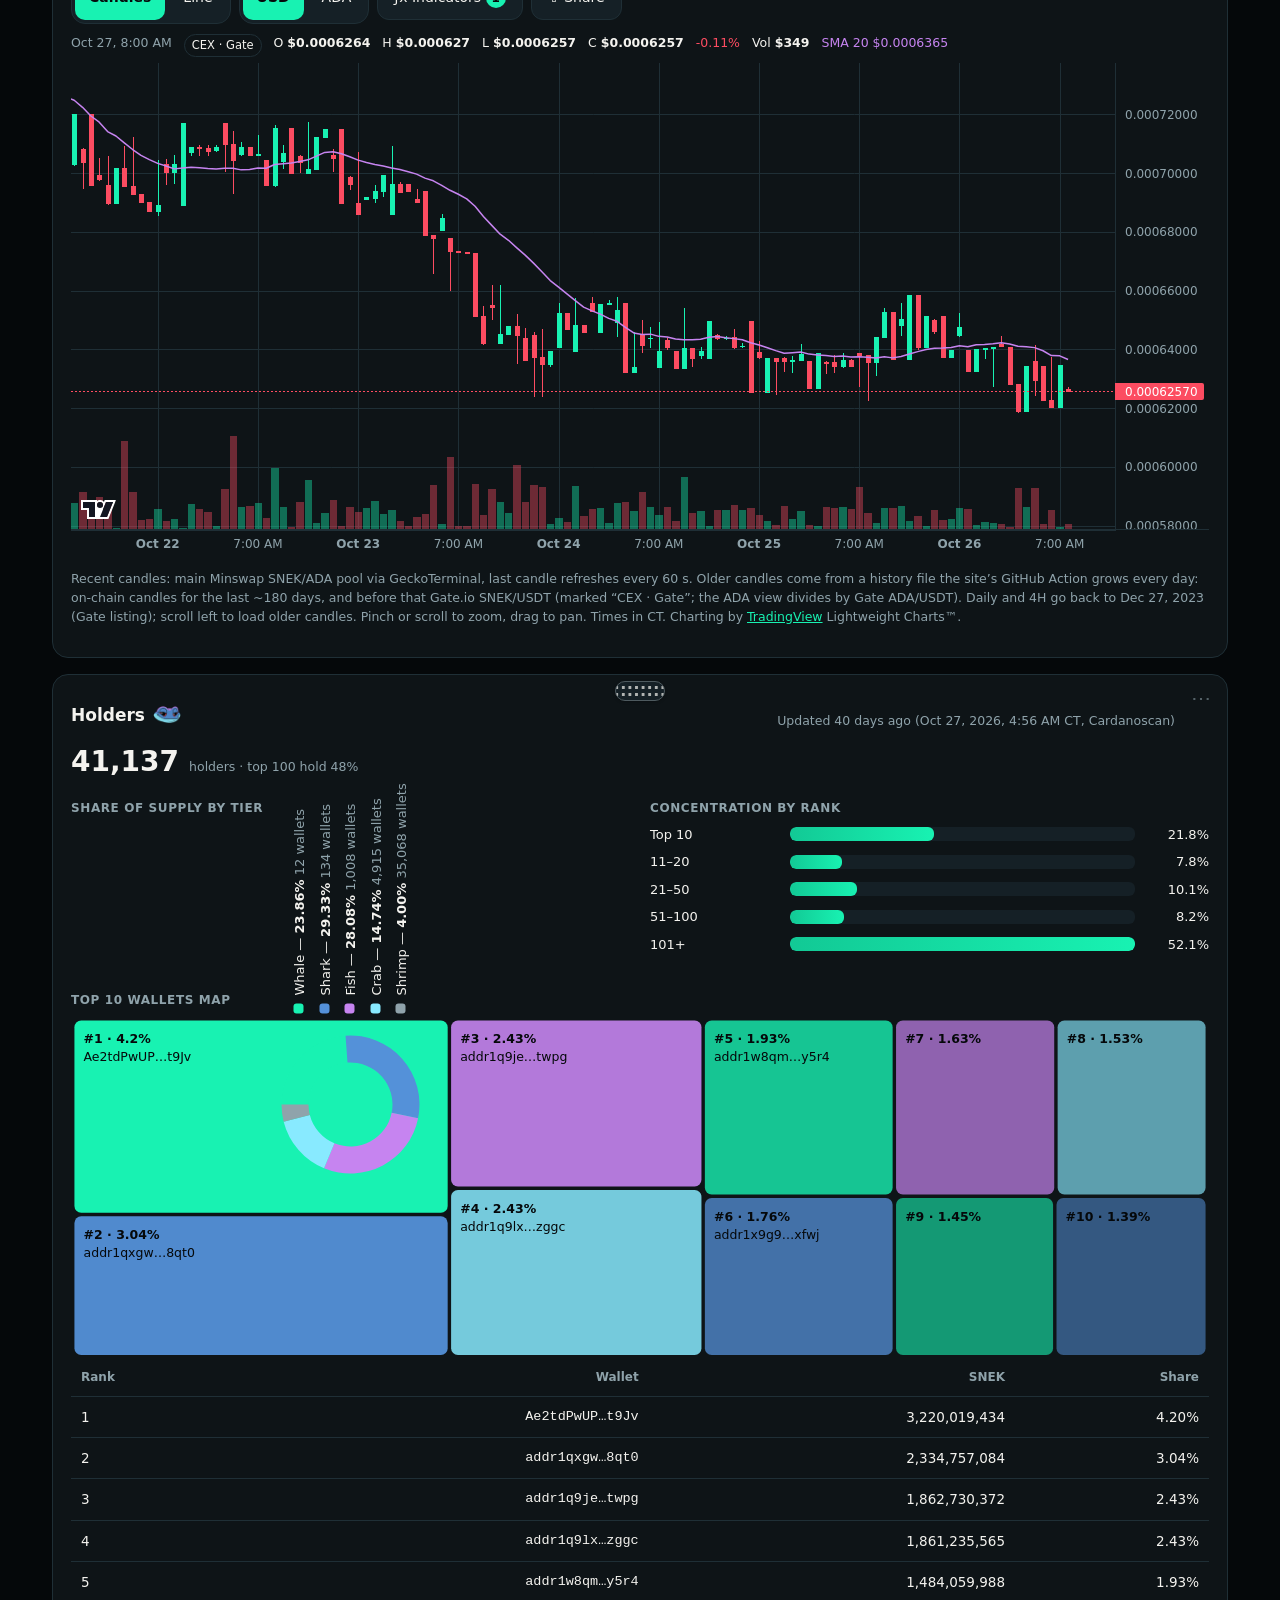
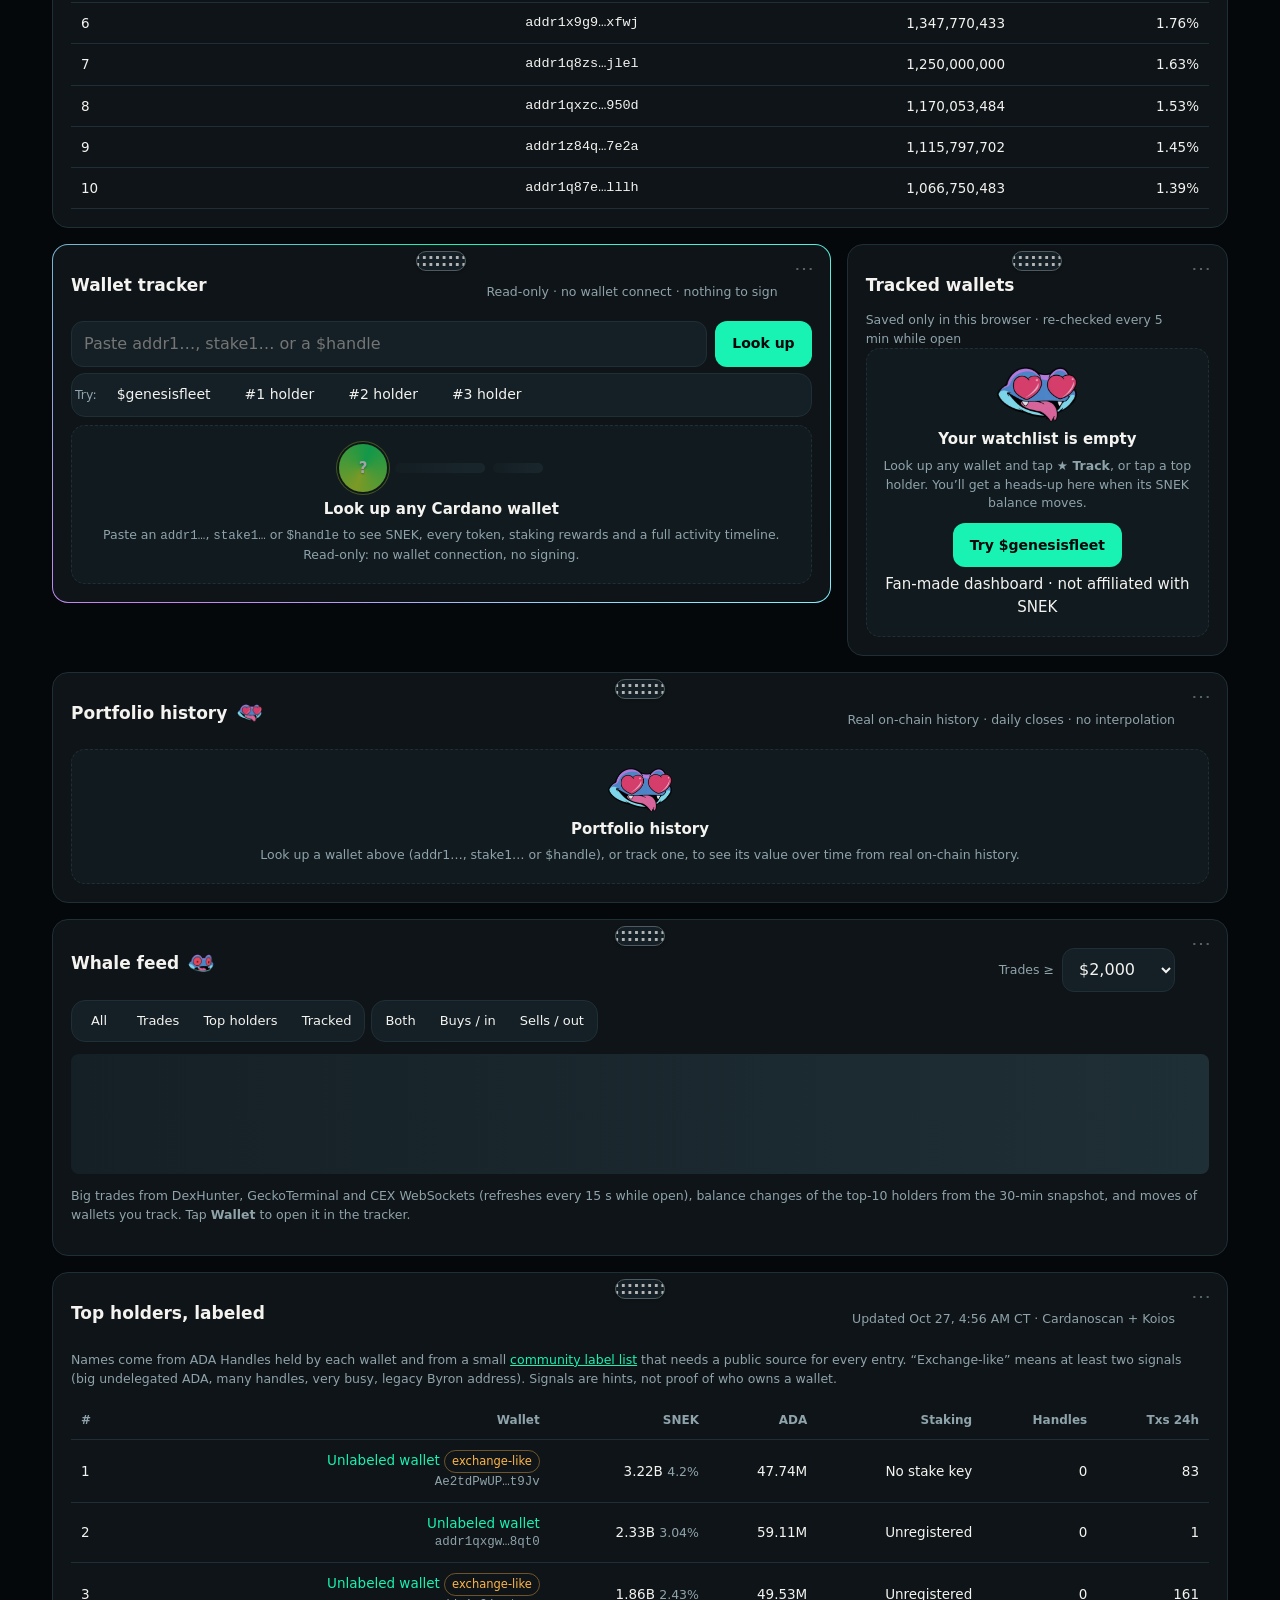
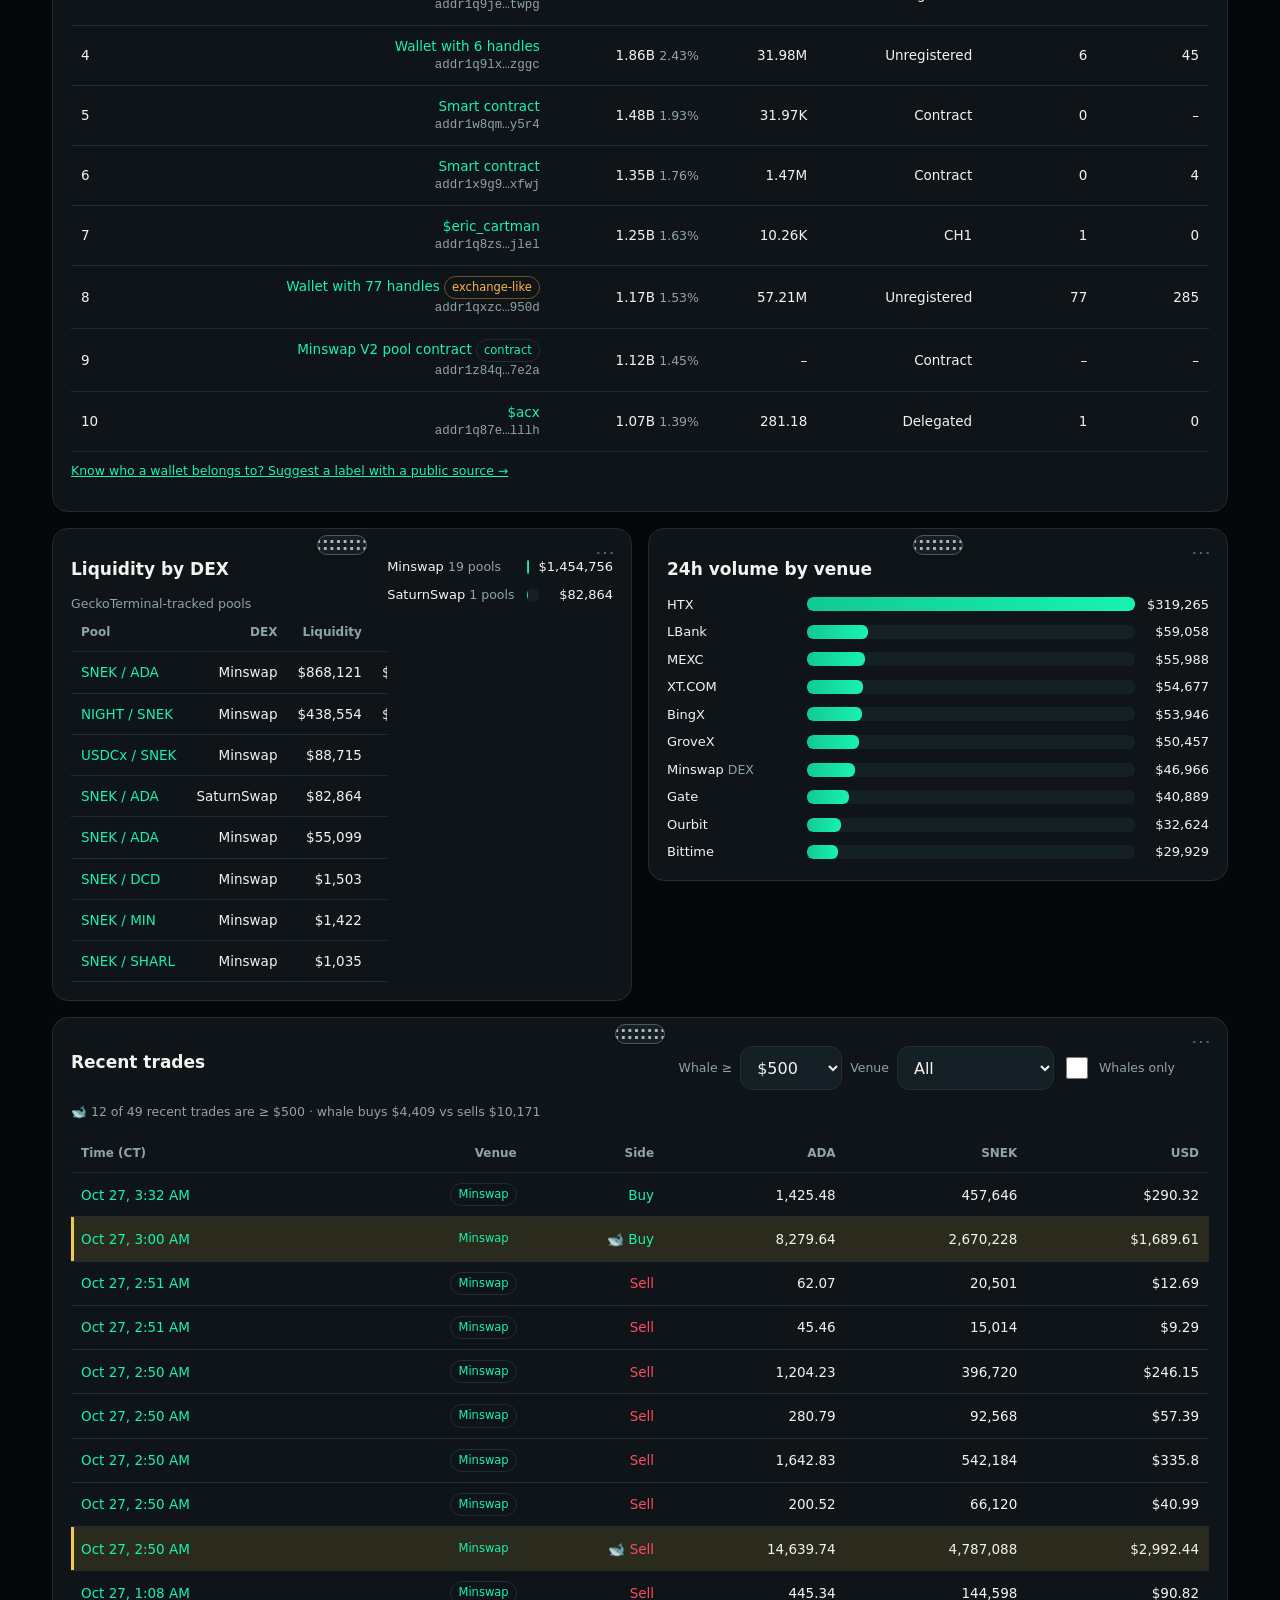
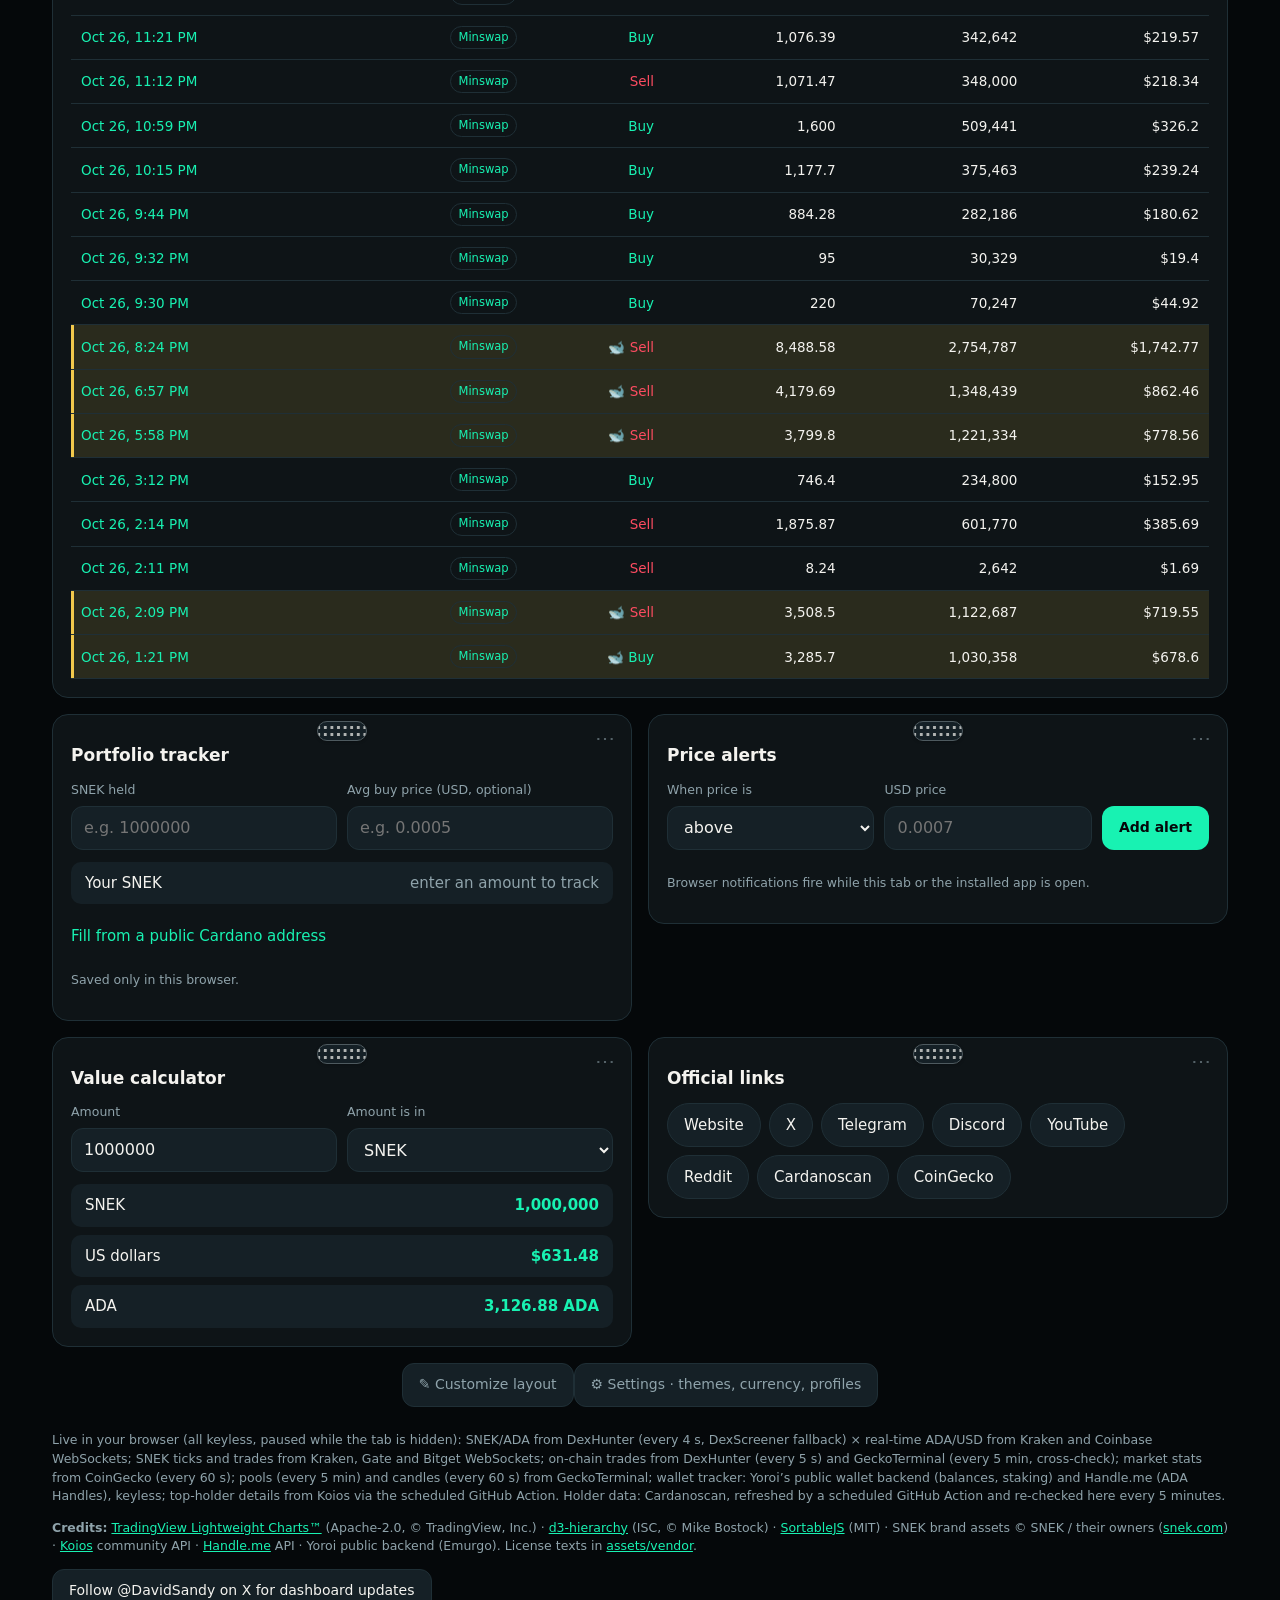
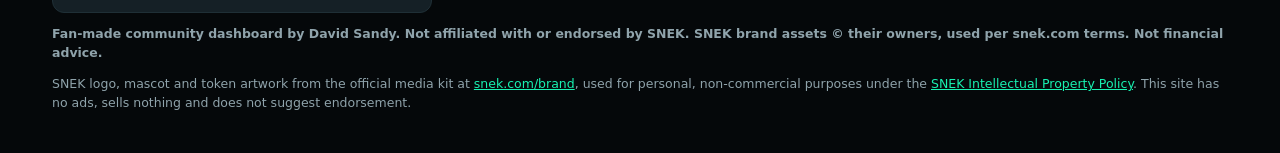
==== commit 79b51310: "Intuitive + shareable: first-visit guided tour, ⌘K/Ctrl+K search & command palette, ⓘ metric help, m" ====
--- a/index.html
+++ b/index.html
@@ -255,5 +255,6 @@
 <script src="assets/layout.js"></script>
 <script src="assets/indicators.js"></script>
 <script src="assets/app.js"></script>
+<script src="assets/extras.js"></script>
 </body>
 </html>
--- a/assets/style.css
+++ b/assets/style.css
@@ -565,3 +565,95 @@
 @media(max-width:520px){#shareBtn{display:inline-flex}#themeBtn{display:none}}
 @media(max-width:380px){.top .spark{display:none}}
 @media(min-width:900px){.hero-art{left:18px;right:auto;top:auto;bottom:8px;width:88px}.hero-art figcaption{text-align:left}}
+
+/* ===== Portfolio history v2 ===== */
+.phctl{display:grid;gap:8px}
+.phctl .row{align-items:center}
+.phctl input[type=date],.phgrid select{background:var(--card2);color:var(--text);border:1px solid var(--line);border-radius:10px;padding:6px 8px;font:inherit;min-height:34px}
+.phopts{border:1px solid var(--line);border-radius:12px;padding:6px 10px;background:color-mix(in srgb,var(--card2) 50%,transparent)}
+.phopts summary{cursor:pointer;font-weight:600;font-size:13px;padding:4px 0}
+.phgrid{display:flex;flex-wrap:wrap;gap:10px 18px;padding:8px 0 4px}
+.phgrid>div{display:grid;gap:4px}
+.phtgls{display:flex!important;flex-wrap:wrap;gap:8px 14px;align-items:center}
+.phtgl{display:inline-flex;align-items:center;gap:6px;font-size:13px;cursor:pointer;min-height:32px}
+.phtgl input{accent-color:var(--snek);width:18px;height:18px}
+.phassets{display:flex;flex-wrap:wrap;gap:6px;align-items:center}
+.phchip{display:inline-flex;align-items:center;gap:6px;border:1px solid var(--line);background:var(--card2);color:var(--muted);border-radius:999px;padding:5px 10px;font:inherit;font-size:13px;cursor:pointer;min-height:32px;text-decoration:line-through}
+.phchip.on{color:var(--text);text-decoration:none;border-color:color-mix(in srgb,var(--snek) 40%,var(--line))}
+.phchip i,.phtip i.dot,.phinspect i.dot{width:9px;height:9px;border-radius:50%;display:inline-block;margin-right:4px}
+.phprog{display:grid;gap:4px;margin:8px 0}
+.phprog .phbar{height:5px;border-radius:5px;background:var(--card2);overflow:hidden}
+.phprog .phbar i{display:block;height:100%;width:3%;background:var(--snek);transition:width .3s}
+.phprog span{font-size:12px;color:var(--muted)}
+.phchart{touch-action:pan-y;height:clamp(300px,48vh,480px)}
+.phinspect{margin-top:6px;padding:8px 10px;border:1px solid var(--line);border-radius:10px;background:var(--card2);min-height:40px;line-height:1.45}
+.phinspect b{font-size:13px}
+@media(hover:hover) and (min-width:700px){.phinspect{display:none}}
+.phacts{margin-top:8px}
+.phtable{width:100%;border-collapse:collapse;font-size:13px;font-variant-numeric:tabular-nums}
+.phtable th,.phtable td{padding:6px 8px;border-bottom:1px solid var(--line);text-align:right;white-space:nowrap}
+.phtable th:first-child,.phtable td:first-child{text-align:left}
+.phtable td.up{color:var(--snek)}.phtable td.down{color:var(--red)}
+.phul{margin:4px 0 8px;padding-left:18px}
+.wsized[data-w="whist"] .phchart{height:clamp(240px,calc(var(--h) - 420px),1200px)}
+.phctl [hidden],.w[data-w="whist"] [hidden]{display:none!important}
+.phctl .seg,.phopts .seg{flex-wrap:wrap;max-width:100%;min-width:0}
+#phCustom{flex:1 1 260px;min-width:0;flex-wrap:nowrap}
+#phCustom input[type=date]{flex:1 1 0;min-width:0;width:auto}
+@media(max-width:560px){.phctl .seg button,.phopts .seg button{padding-left:9px;padding-right:9px}.phgrid{gap:10px 12px}}
+.phtgl{flex-direction:row!important;color:var(--text)}
+
+/* ===== Guidance + delight (extras.js) ===== */
+.hlp{display:inline-flex;align-items:center;justify-content:center;width:16px;height:16px;min-height:16px;margin-left:5px;padding:0;border-radius:50%;border:1px solid var(--line);background:transparent;color:var(--muted);font:700 10px/1 Inter,system-ui,sans-serif;font-style:italic;cursor:help;vertical-align:1px;position:relative}
+.hlp::after{content:"";position:absolute;inset:-10px}
+.hlp:hover,.hlp:focus-visible{color:var(--snek);border-color:var(--snek)}
+.hpop{position:absolute;z-index:80;display:grid;gap:4px;padding:10px 12px;border-radius:12px;background:var(--card2);border:1px solid var(--line);box-shadow:0 12px 32px rgba(0,0,0,.35);font-size:13px;line-height:1.45;opacity:0;transform:translateY(4px);transition:opacity .15s,transform .15s}
+.hpop.in{opacity:1;transform:none}.hpop b{font-size:13px}.hpop span{color:var(--muted)}
+/* palette */
+.pal,.msheet{position:fixed;inset:0;z-index:90}
+.palback{position:absolute;inset:0;background:rgba(0,0,0,.5);backdrop-filter:blur(3px);-webkit-backdrop-filter:blur(3px)}
+.palbox{position:relative;margin:min(12vh,90px) auto 0;width:min(620px,calc(100% - 24px));max-height:min(70vh,560px);display:flex;flex-direction:column;background:var(--card);border:1px solid var(--line);border-radius:18px;box-shadow:0 24px 60px rgba(0,0,0,.45);overflow:hidden;transform:translateY(-8px) scale(.98);opacity:0;transition:transform .18s ease,opacity .18s ease}
+.pal.open .palbox{transform:none;opacity:1}
+.palin{display:flex;align-items:center;gap:10px;padding:12px 14px;border-bottom:1px solid var(--line)}
+.palin span{font-size:20px;color:var(--muted)}.palin input{flex:1;min-width:0;border:0;background:transparent;color:var(--text);font:inherit;font-size:16px;outline:none;min-height:36px}
+.palin kbd,.palfoot kbd{font:600 11px Inter,system-ui,sans-serif;color:var(--muted);border:1px solid var(--line);border-radius:6px;padding:2px 6px}
+#palList{list-style:none;margin:0;padding:6px;overflow:auto;flex:1}
+#palList li{display:flex;align-items:center;gap:12px;padding:9px 10px;border-radius:12px;cursor:pointer}
+#palList li.on,#palList li:hover{background:var(--card2)}#palList li.on{outline:1px solid color-mix(in srgb,var(--snek) 45%,transparent)}
+#palList .palg{font-size:11px;text-transform:uppercase;letter-spacing:.06em;color:var(--muted);padding:10px 10px 4px;cursor:default;background:none!important;outline:0!important}
+.pali{width:28px;text-align:center;font-size:17px;flex:none}.palt{display:grid;min-width:0}.palt b{font-size:14px}.palt span{font-size:12px;color:var(--muted);white-space:nowrap;overflow:hidden;text-overflow:ellipsis}
+.palnone{padding:16px!important;cursor:default!important}
+.palfoot{padding:8px 14px;border-top:1px solid var(--line)}
+@media(max-width:560px){.palbox{margin-top:10px;max-height:calc(100vh - 90px)}.palfoot{display:none}}
+/* mobile More sheet */
+.mbox{position:absolute;left:0;right:0;bottom:0;padding:8px 14px calc(16px + env(safe-area-inset-bottom));background:var(--card);border-top:1px solid var(--line);border-radius:20px 20px 0 0;transform:translateY(100%);transition:transform .22s ease}
+.msheet.open .mbox{transform:none}
+.mgrip{width:40px;height:4px;border-radius:4px;background:var(--line);margin:4px auto 12px}
+.mgrid{display:grid;grid-template-columns:repeat(3,1fr);gap:8px}
+.mgrid button{display:flex;flex-direction:column;align-items:center;gap:4px;min-height:72px;justify-content:center;border:1px solid var(--line);background:var(--card2);color:var(--text);border-radius:14px;font:inherit;font-size:13px;cursor:pointer}
+.mgrid button span{font-size:22px}
+.mbox p{text-align:center;margin:12px 0 0}
+.tabs a.tmore{display:none}
+@media(max-width:899px){.tabs{grid-template-columns:repeat(5,1fr)!important}.tabs a.mhide{display:none}.tabs a.tmore{display:flex}.tabs a{font-size:11px!important}}
+/* tour */
+.tour{position:fixed;inset:0;z-index:95}
+.tspot{position:fixed;border-radius:14px;box-shadow:0 0 0 9999px rgba(0,0,0,.62),0 0 0 2px var(--snek),0 0 24px var(--glow);transition:all .28s cubic-bezier(.2,.8,.2,1);pointer-events:none}
+.tcard{position:fixed;padding:14px 16px;border-radius:16px;background:var(--card);border:1px solid var(--line);box-shadow:0 18px 50px rgba(0,0,0,.5);transition:top .28s cubic-bezier(.2,.8,.2,1),left .28s cubic-bezier(.2,.8,.2,1)}
+.tcard .tt{font-size:16px}.tcard .tb{margin:6px 0 12px;color:var(--muted);line-height:1.5;font-size:14px}
+.tprog{display:flex;gap:5px;margin-bottom:8px}.tprog i{height:4px;flex:1;border-radius:4px;background:var(--line)}.tprog i.on{background:var(--snek)}
+.nofx .tspot,.nofx .tcard{transition:none}
+/* widget enter + celebration */
+.w.wenter{animation:wenter .5s cubic-bezier(.2,.8,.2,1)}
+@keyframes wenter{from{opacity:0;transform:translateY(14px) scale(.98)}to{opacity:1;transform:none}}
+.price.celebrate{animation:celeb 1.2s ease}
+@keyframes celeb{20%{transform:scale(1.08);text-shadow:0 0 22px var(--snek)}100%{transform:none}}
+/* share toggle + settings widget list */
+.shtgl{display:flex!important;flex-direction:row!important;align-items:center;gap:8px;font-size:13px;color:var(--text)!important;margin:8px 0}
+.srow.col{display:grid;gap:8px}
+.wlist{display:grid;grid-template-columns:repeat(auto-fill,minmax(170px,1fr));gap:6px 12px}
+.wlist .wl{display:flex!important;flex-direction:row!important;align-items:center;gap:8px;font-size:13px;color:var(--text)!important;min-height:32px}
+.wlist .wl input{width:18px;height:18px;min-height:18px}
+.ptpl .btn{white-space:nowrap}
+@media(prefers-reduced-motion:reduce){.w.wenter,.price.celebrate,.palbox,.mbox,.hpop{animation:none!important;transition:none!important}}
+.tbtns .btn{flex:none;white-space:nowrap;overflow:visible}.tcard .tbtns{flex-wrap:wrap;align-items:center;gap:8px}.tcard .tbtns .grow{min-width:0}
+@media(max-width:430px){#settingsBtn{display:none}}
